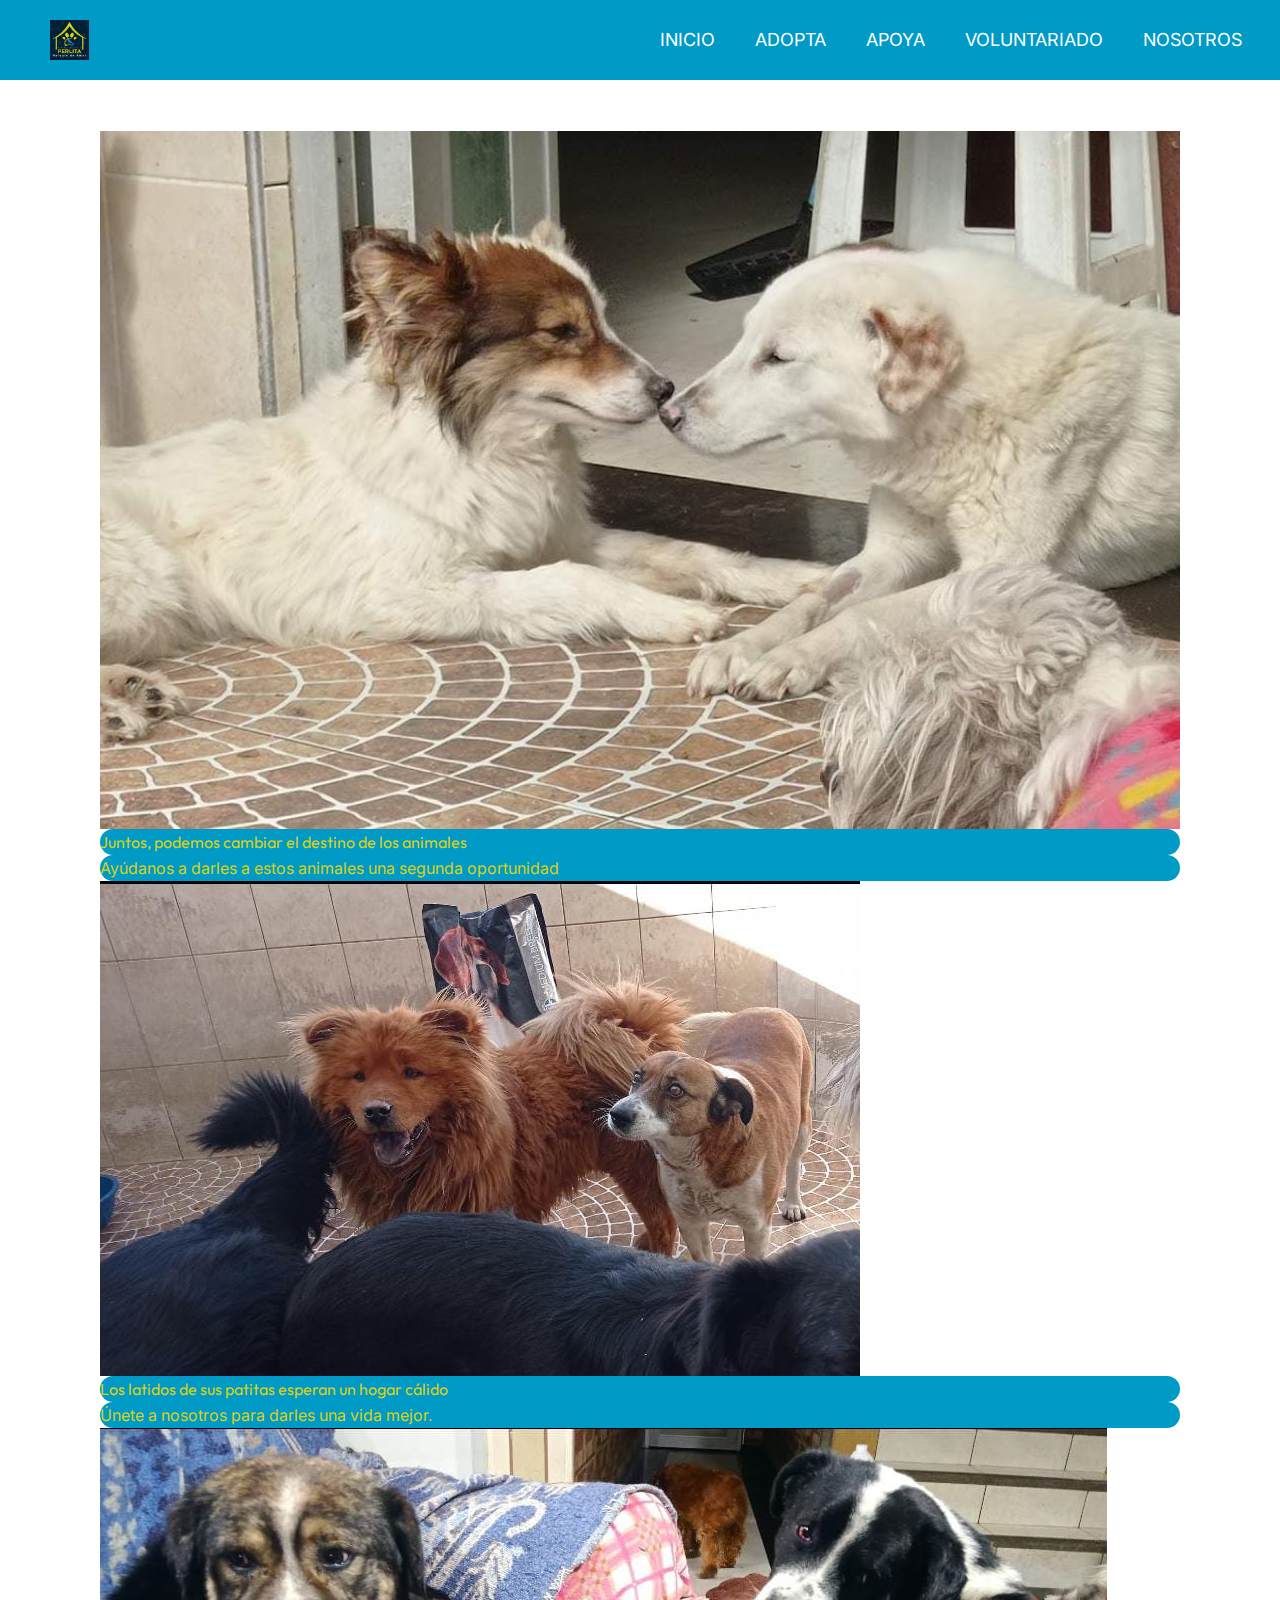
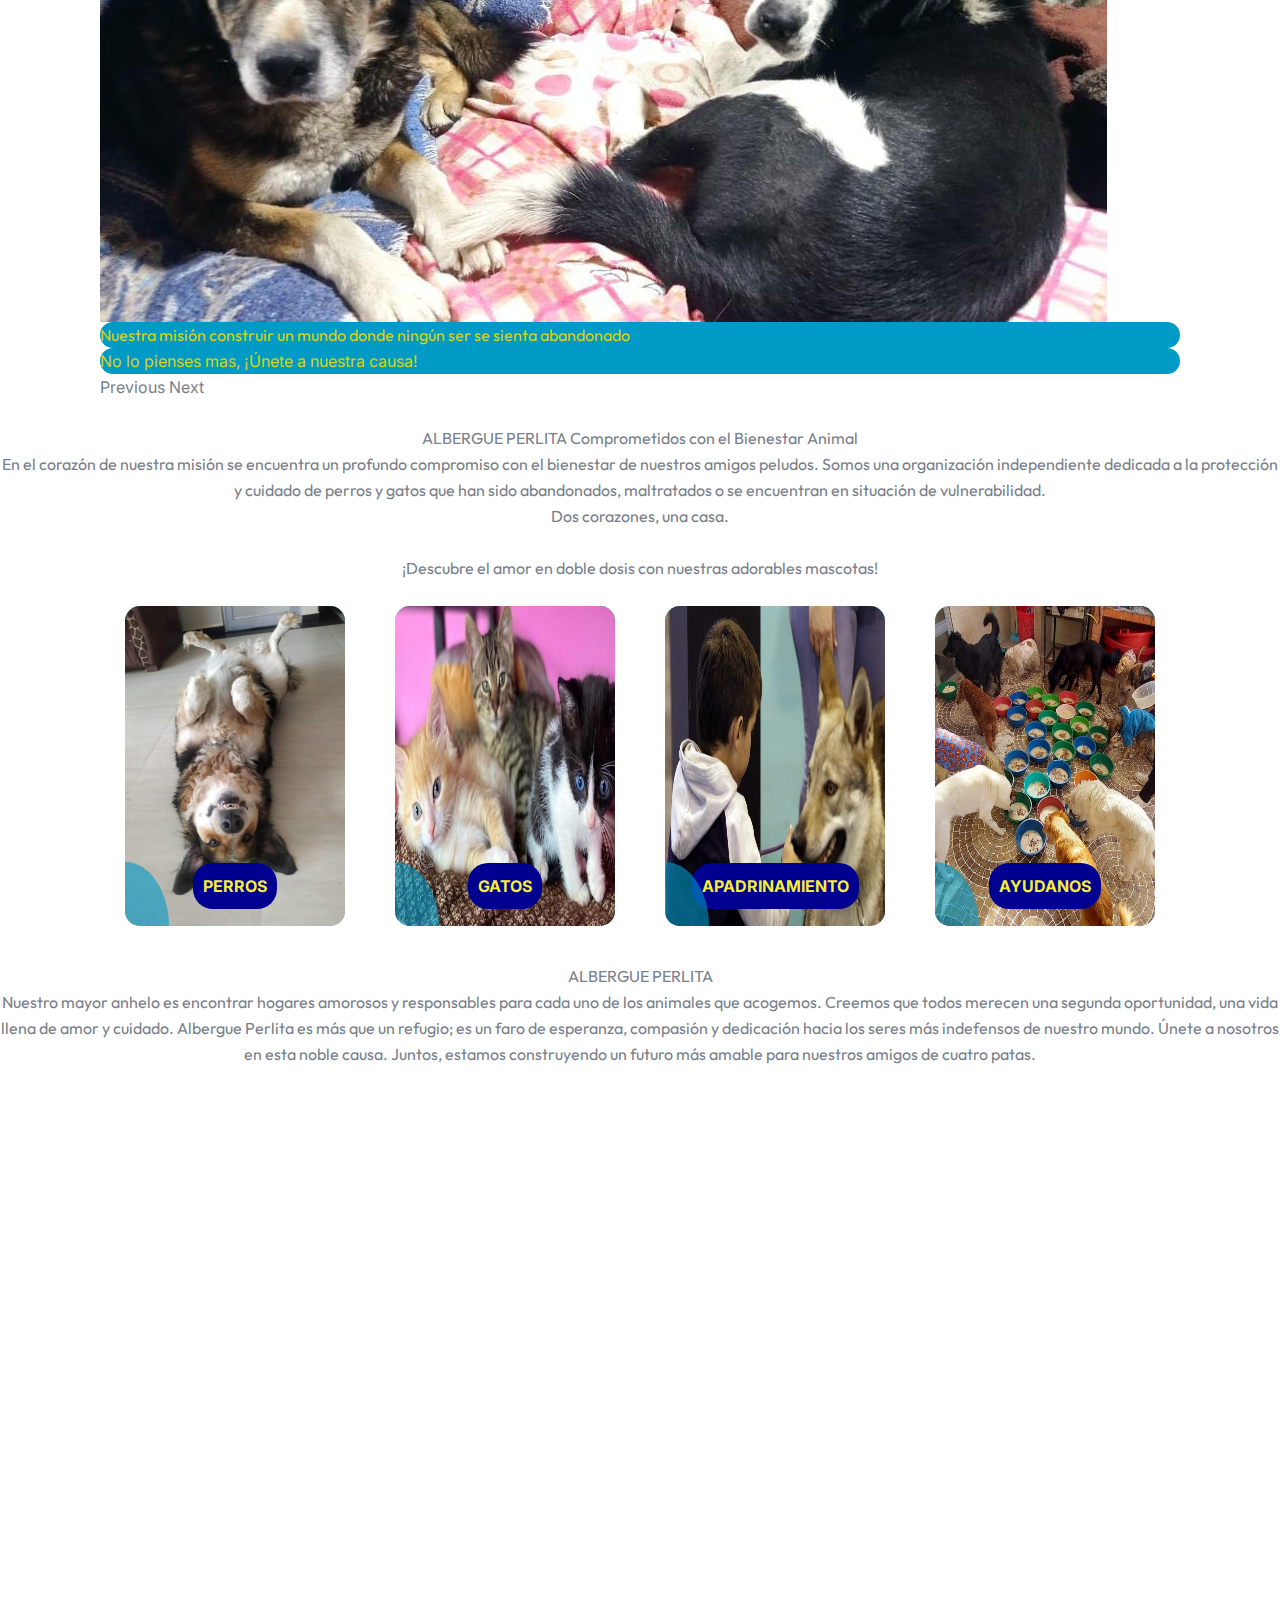
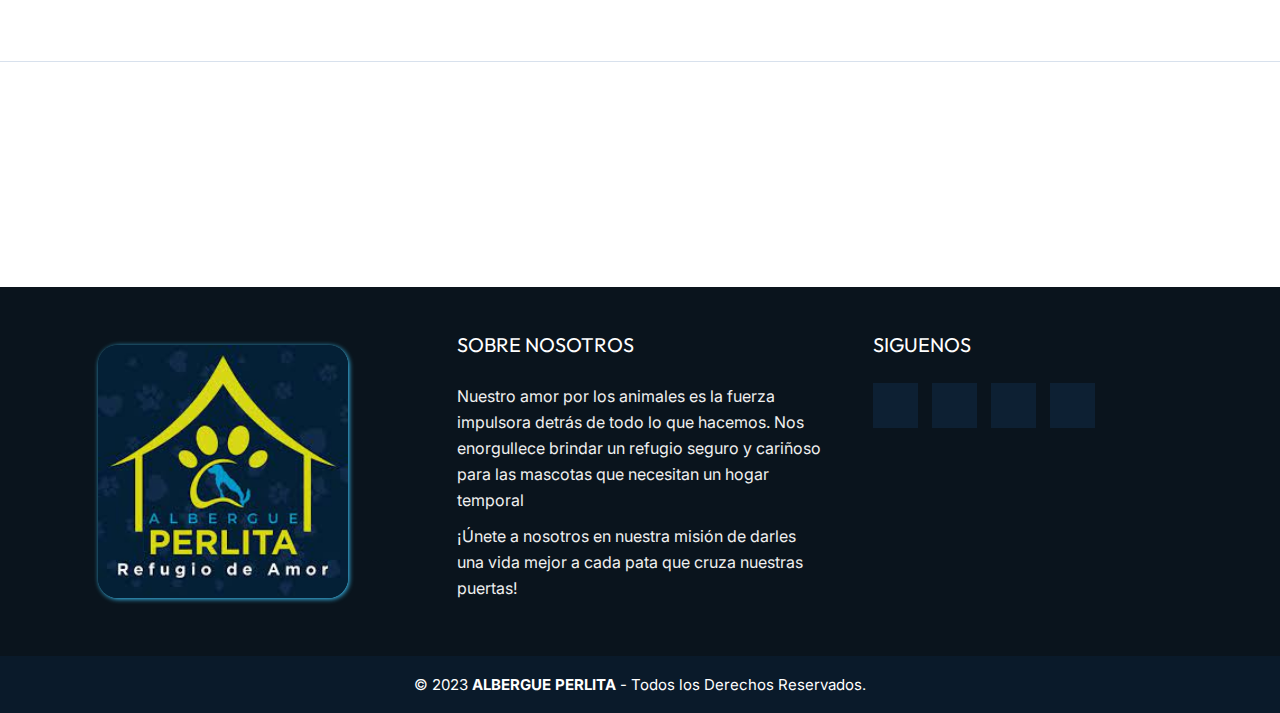
==== index.html @ b5f75c32 "INDEX,ADOPTA" ====
<!DOCTYPE html>
<html lang="en">
<head>
    <meta charset="UTF-8">
    <meta name="viewport" content="width=
    , initial-scale=1.0">
    <title>ALBERGUE PERLITA</title>
    <link rel="stylesheet" type="text/css" href="style/style.css">
    <link rel="stylesheet" type="text/css" href="style/style2.css">
    <link href="https://cdnjs.cloudflare.com/ajax/libs/font-awesome/5.13.0/css/all.min.css" rel="stylesheet">
    <link href="https://cdn.jsdelivr.net/npm/bootstrap@5.3.2/dist/css/bootstrap.min.css" rel="stylesheet" integrity="sha384-T3c6CoIi6uLrA9TneNEoa7RxnatzjcDSCmG1MXxSR1GAsXEV/Dwwykc2MPK8M2HN" crossorigin="anonymous">
</head>
<body>
    <nav>
        <input type="checkbox" id="check">
        <label for="check" class="checkbtn">
            <i class="fas fa-bars"></i>
        </label>
        <a href="/index.html" class="enlace">
            <img src="img/logo.jpeg" alt="" class="logo">
        </a>
        <ul>
            <li><a href="index.html">INICIO</a></li>
            <li><a href="adopta.html">ADOPTA</a></li>
            <li><a href="apoya.html">APOYA</a></li>
            <li><a href="#">VOLUNTARIADO</a></li>
            <li><a href="#">NOSOTROS</a></li>
        </ul>
    </nav>

   
<main>




        <section class="section portadaPrincipal1">
            <div id="carouselExampleCaptions" class="carousel slide">
                <div class="carousel-indicators">
                  <button type="button" data-bs-target="#carouselExampleCaptions" data-bs-slide-to="0" class="active" aria-current="true" aria-label="Slide 1"></button>
                     <button type="button" data-bs-target="#carouselExampleCaptions" data-bs-slide-to="1" aria-label="Slide 2"></button>
                  <button type="button" data-bs-target="#carouselExampleCaptions" data-bs-slide-to="2" aria-label="Slide 3"></button>
                </div>
                <div class="carousel-inner">
                  <div class="carousel-item active">
                    <img src="img/carrusel1.jpeg" class="d-block w-100" alt="...">
                    <div class="carousel-caption d-none d-md-block">
                      <h3 class="txt">Juntos, podemos cambiar el destino de los animales</h3>
                      <p class="txt">Ayúdanos a darles a estos animales una segunda oportunidad</p>
                    </div>
                  </div>
                  <div class="carousel-item">
                    <img src="img/carrusel2.jpeg" class="d-block w-100" alt="...">
                    <div class="carousel-caption d-none d-md-block">
                      <h3 class="txt">Los latidos de sus patitas esperan un hogar cálido</h3>
                      <p class="txt">Únete a nosotros para darles una vida mejor.</p>
                    </div>
                  </div>
                  <div class="carousel-item">
                    <img src="img/carrusel3.jpeg" class="d-block w-100" alt="...">
                    <div class="carousel-caption d-none d-md-block">
                      <h3 class="txt">Nuestra misión construir un mundo donde ningún ser se sienta abandonado</h3>
                      <p class="txt"> No lo pienses mas, ¡Únete a nuestra causa!</p>
                    </div>
                  </div>
                </div>
                <button class="carousel-control-prev" type="button" data-bs-target="#carouselExampleCaptions" data-bs-slide="prev">
                  <span class="carousel-control-prev-icon" aria-hidden="true"></span>
                  <span class="visually-hidden">Previous</span>
                </button>
                <button class="carousel-control-next" type="button" data-bs-target="#carouselExampleCaptions" data-bs-slide="next">
                  <span class="carousel-control-next-icon" aria-hidden="true"></span>
                  <span class="visually-hidden">Next</span>
                </button>
              </div>
        </section>

<h2 class="texto">ALBERGUE PERLITA  Comprometidos con el Bienestar Animal</h2>
<h5 class="texto">En el corazón de nuestra misión se encuentra un profundo compromiso con el bienestar de nuestros amigos peludos. Somos una organización independiente dedicada a la protección y cuidado de perros y gatos que han sido abandonados, maltratados o se encuentran en situación de vulnerabilidad.</h5>


        <H2 class="texto">Dos corazones, una casa. 
            <BR></BR>¡Descubre el amor en doble dosis con nuestras adorables mascotas!</H2>

        <section class="section">
            <div class="card card1" ><img src="img/PERROS.jpeg" alt=""> <p>PERROS</p></div>
            <div class="card card2"> <img src="img/GATOSS.jpg" alt=""><p>GATOS</p></div>
            <div class="card card3"><img src="" alt=""><img src="img/apadrinamiento.jpg" alt=""><p>APADRINAMIENTO</p></div>
            <div class="card card4"><img src="img/AYUDANOS.jpeg" alt=""><p>AYUDANOS</p></div>
        </section>

</main>
    <script src="https://cdn.jsdelivr.net/npm/bootstrap@5.3.2/dist/js/bootstrap.bundle.min.js" integrity="sha384-C6RzsynM9kWDrMNeT87bh95OGNyZPhcTNXj1NW7RuBCsyN/o0jlpcV8Qyq46cDfL" crossorigin="anonymous"></script>
    <h3 class="texto">ALBERGUE PERLITA</h3>
    <h5 class="texto">Nuestro mayor anhelo es encontrar hogares amorosos y responsables para cada uno de los animales que acogemos. Creemos que todos merecen una segunda oportunidad, una vida llena de amor y cuidado. Albergue Perlita es más que un refugio; es un faro de esperanza, compasión y dedicación hacia los seres más indefensos de nuestro mundo.
        Únete a nosotros en esta noble causa. Juntos, estamos construyendo un futuro más amable para nuestros amigos de cuatro patas.</h5>




<!--SECCION DE NUESTROS AMIGOS-->
        <section class="pj vp mr">
          <!-- Section Title Start -->
          <div
            x-data="{ sectionTitle: `Colaboradores que Hacen la Diferencia`, sectionTitleText: `Agradecemos a estas empresas por su valioso apoyo con donaciones que llenan de amor los corazones de nuestros amigos peluditos`}"
          >
            <div class="animate_top bb ze rj ki xn vq">
      <h2
              x-text="sectionTitle"
              class="fk vj pr kk wm on/5 gq/2 bb _b"
      >
      </h2>
      <p class="bb on/5 wo/5 hq" x-text="sectionTitleText"></p>
  </div>
  

          </div>
          <!-- Section Title End -->
  
          <div class="bb ze ah ch pm hj xp ki xn 2xl:ud-px-49 bc">
            <div class="wc rf qn zf cp kq xf wf">
              <a href="#" class="rc animate_top">
                <img class="th wl ml il zl om" src="img/A-1.jpeg" alt="Clients" />
                <img class="xc sk ml il zl nm" src="img/A-1.jpeg" alt="Clients" />
              </a>
              <a href="#" class="rc animate_top">
                <img class="tk ml il zl om" src="img/A-2.jpeg" alt="Clients" />
                <img class="xc sk ml il zl nm" src="img/A-2.jpeg" alt="Clients" />
              </a>
              <a href="#" class="rc animate_top">
                <img class="tk ml il zl om" src="img/A-3.png" alt="Clients" />
                <img class="xc sk ml il zl nm" src="img/A-3.png" alt="Clients" />
              </a>
              <a href="#" class="rc animate_top">
                <img class="tk ml il zl om" src="img/A-4.jpg" alt="Clients" />
                <img class="xc sk ml il zl nm" src="img/A-4.jpg" alt="Clients" />
              </a>
              <a href="#" class="rc animate_top">
                <img class="tk ml il zl om" src="img/A-5.jpeg" alt="Clients" />
                <img class="xc sk ml il zl nm" src="img/A-5.jpeg" alt="Clients" />
              </a>
              <a href="#" class="rc animate_top">
                <img class="tk ml il zl om" src="img/A-6.png" alt="Clients" />
                <img class="xc sk ml il zl nm" src="img/A-6.png" alt="Clients" />
              </a>
            </div>
          </div>
        </section>
<!----------------------------------->
<script defer src="bundle.js"></script>
      </body>


<footer class="pie-pagina">
    <div class="grupo-1">
        <div class="box">
            <figure>
                <a href="https://www.facebook.com/profile.php?id=100083359866468">
                    <img src="img/logo.jpeg" alt="LOGO ALBERGUE PERLITA" class="logo-footer">
                </a>
            </figure>
        </div>
        <div class="box">
            <h2>SOBRE NOSOTROS</h2>
            <p>Nuestro amor por los animales es la fuerza impulsora detrás de todo lo que hacemos. Nos enorgullece brindar un refugio seguro y cariñoso para las mascotas que necesitan un hogar temporal</p>
            <p>¡Únete a nosotros en nuestra misión de darles una vida mejor a cada pata que cruza nuestras puertas!</p>
        </div>
        <div class="box">
            <h2>SIGUENOS</h2>
            <div class="red-social">
                <a href="#" class="fa fa-facebook facebook"></a>
                <a href="#" class="fa fa-instagram instagram"></a>
                <a href="#" class="fa fa-twitter twiter"></a>
                <a href="#" class="fa fa-youtube tiktok"></a>
            </div>
        </div>
    </div>
    <div class="grupo-2">
        <small>&copy; 2023 <b>ALBERGUE PERLITA</b> - Todos los Derechos Reservados.</small>
    </div>

</footer>

</html>
---- style/style.css ----
/*********NORMALIZE *********/
*{
    padding: 0;
    margin: 0;
    text-decoration: none;
    list-style: none;
    box-sizing: border-box;
}

main {
    background-image: url(img/textura5.jpg); 
    background-repeat: repeat; 
    background-position: center;
    }


/************** MENU ******************/
nav{
    background: #009ac6;
    height: 80px;
    width: 100%;
    position: relative;
    z-index:1000;
}
.enlace{
    position: absolute;
    padding: 20px 50px;
}
.logo{
    height: 40px;
}
nav ul{
    float: right;
    margin-right: 20px;
}
nav ul li{
    display: inline-block;
    line-height: 80px;
    margin: 0 5px;
}
nav ul li a:hover{
color: #d7d118;

}
nav ul li a{
    color: #fff;
    font-size: 18px;
    padding: 7px 13px;
    border-radius: 3px;
    text-transform: uppercase;
    text-decoration: none;
}
li a.active, li a:hover{
    background: #000090;
    transition: 2s;
}
.checkbtn{
    font-size: 30px;
    color: #d7d118;
    float: right;
    line-height: 80px;
    margin-right: 40px;
    cursor: pointer;
    display: none;
}
#check{
    display: none;
}
section{
    background: url(fondo.jpg) no-repeat;
    background-size: cover;
    background-position: center center;
    height: calc(100vh - 80px);
}

@media (max-width: 952px){
    .enlace{
        padding-left: 20px;
    }
    nav ul li a{
        font-size: 16px;
    }
}

@media (max-width: 858px){
    .checkbtn{
        display: block;
    }
    ul{
        position: fixed;
        width: 100%;
        height: 100vh;
        background: #2c3e50;
        top: 80px;
        left: -100%;
        text-align: center;
        transition: all .5s;
    }
    nav ul li{
        display: block;
        margin: 50px 0;
        line-height: 30px;
    }
    nav ul li a{
        font-size: 20px;
    }
    li a:hover, li a.active{
        background: none;
        color: red;
    }
    #check:checked ~ ul{
        left:0;
    }
}

/****************** PORTADA  ****************************/ 
.txt {
    color:  #d7d118 !important;
    background-color:#009ac6;
    border-radius: 15px;
}

/****************** BODY **********************/

.portadaPrincipal1 {
    width:100%; 
    height:auto !important; 
    border: 1px solid #ccc; 
    overflow: hidden; 
    border: 0px;
    padding: 0px;
    margin: 0px;
}

*/
main {
    display: grid;
    grid-template-columns: 1fr; 
    grid-template-rows: repeat(0, 1fr); 
    gap: 20px; 
    max-width: 100%;
    background-color: #fff;
    padding: 20px;
    border: 1px solid #ccc;
    border-radius: 5px;
    width: 100%;
}

.section {
    height: 30%;
    display: flex;
    flex-direction: column; 
    padding: 10px;
}


.section + .section {
    margin-top: 20px;
}

h2 {
    font-size: 24px;
    margin: 0;
}

p {
    font-size: 16px;
    margin: 0;
    margin-top: 10px;
}

.section {
    height: 382px;
    display: flex;
    padding: 25px;

    border-radius: 40px;
    flex-direction: row;
    flex-wrap: wrap;
    justify-content: center;
    gap: 50px;
}



/*********************** CARDS *******************************************/

.texto {
    text-align: center;
}
.card1 IMG,.card2 IMG,.card3 IMG,.card4 IMG {
    width: 100%;
    height: 100%;
    position: absolute;
    border-radius: 15px; 
}

.card p {
    color: #F5EE36;
    position: relative;
    top:120px;
    font-weight: 10 00;
    background-color: #000090;
    border-radius: 20px;
    padding: 10px;
}
.card {
    position: relative;
    width: 220px;
    height: 320px;
    background: mediumturquoise;
    display: flex;
    align-items: center;
    justify-content: center;
    font-size: 25px;
    font-weight: bold;
    border-radius: 15px;
    cursor: pointer;
  }
  
  .card::before,
  .card::after {
    position: absolute;
    content: "";
    width: 20%;
    height: 20%;
    display: flex;
    align-items: center;
    justify-content: center;
    font-size: 25px;
    font-weight: bold;
    background-color: #009ac6;
    transition: all 0.5s;
    opacity: 0.6;
  }
  
  .card::before {
    top: 0;
    right: 0;
    border-radius: 0 15px 0 100%;
  }
  
  .card::after {
    bottom: 0;
    left: 0;
    border-radius: 0 100%  0 15px;
  }
  
  .card:hover::before,
  .card:hover:after {
    width: 100%;
    height: 100%;
    border-radius: 15px;
    transition: all 0.5s;
  }
  
  .card:hover:after {
    background-image: url(img/logo.jpeg);
    height: 70%;
    content: "";
    opacity: 1;
    transition: 1s;
    color: white;
  }



/****************** FOOTER *********************/

.logo-footer {
    border-radius: 20px;
    box-shadow: 1px 1px 5px #40c9ff;
}
.logo-footer:hover{
    opacity: 0.6;
    transition: 1s;
    transform: scale(0.9);
}

.pie-pagina{
    width: 100%;
    background-color: #0a141d;
}
.pie-pagina .grupo-1{
    width: 100%;
    max-width: 1200px;
    margin: auto;
    display:grid;
    grid-template-columns: repeat(3, 1fr);
    grid-gap:50px;
    padding: 45px 0px;
}
.pie-pagina .grupo-1 .box figure{
    width: 100%;
    height: 100%;
    display: flex;
    justify-content: center;
    align-items: center;
}
.pie-pagina .grupo-1 .box figure img{
    width: 250px;
}
.pie-pagina .grupo-1 .box h2{
    color: #fff;
    margin-bottom: 25px;
    font-size: 20px;
}
.pie-pagina .grupo-1 .box p{
    color: #efefef;
    margin-bottom: 10px;
}
.pie-pagina .grupo-1 .red-social a{
    display: inline-block;
    text-decoration: none;
    width: 45px;
    height: 45px;
    line-height: 45px;
    color: #fff;
    margin-right: 10px;
    background-color: #0d2033;
    text-align: center;
    transition: all 300ms ease;
}
.pie-pagina .grupo-1 .red-social a:hover{
    color: aqua;
}
.pie-pagina .grupo-2{
    background-color: #0a1a2a;
    padding: 15px 10px;
    text-align: center;
    color: #fff;
}
.pie-pagina .grupo-2 small{
    font-size: 15px;
}
@media screen and (max-width:800px){
    .pie-pagina .grupo-1{
        width: 90%;
        grid-template-columns: repeat(1, 1fr);
        grid-gap:30px;
        padding: 35px 0px;
    }
}

/************ iconos redes ****************************/
.facebook { 
   background: url(img/facebook.jpg);
   background-size: cover;
}
.instagram { 
    background: url(img/instagram.jpg);
    background-size: cover;
 }
 .twiter { 
    background: url(img/twiter.jpg);
    background-size: cover;
 }
 .tiktok { 
    background: url(img/tik\ tok.jpg);
    background-size: cover;
 }


/************** FORMULARIO ADOPTA *******************/
/*
.form-container {
    width: 400px;
    background: linear-gradient(#212121, #212121) padding-box,linear-gradient(145deg, transparent 35%,#1cf7ff, #40c9ff) border-box;
    border: 2px solid transparent;
    padding: 32px 24px;
    font-size: 14px;
    font-family: inherit;
    color: white;
    display: flex;
    flex-direction: column;
    gap: 20px;
    box-sizing: border-box;
    border-radius: 16px;
  }
  
  .form-container button:active {
    scale: 0.95;
  }
  
  .form-container .form {
    display: flex;
    flex-direction: column;
    gap: 20px;
  }
  
  .form-container .form-group {
    display: flex;
    flex-direction: column;
    gap: 2px;
  }
  
  .form-container .form-group label {
    display: block;
    margin-bottom: 5px;
    color: #717171;
    font-weight: 600;
    font-size: 12px;
  }
  
  .form-container .form-group input {
    width: 100%;
    padding: 12px 16px;
    border-radius: 8px;
    color: #fff;
    font-family: inherit;
    background-color: transparent;
    border: 1px solid #414141;
  }
  
  .form-container .form-group textarea {
    width: 100%;
    padding: 12px 16px;
    border-radius: 8px;
    resize: none;
    color: #fff;
    height: 96px;
    border: 1px solid #414141;
    background-color: transparent;
    font-family: inherit;
  }
  
  .form-container .form-group input::placeholder {
    opacity: 0.5;
  }
  
  .form-container .form-group input:focus {
    outline: none;
    border-color: #1cf7ff;
  }
  
  .form-container .form-group textarea:focus {
    outline: none;
    border-color: #1cf7ff;
  }
  
  .form-container .form-submit-btn {
    display: flex;
    align-items: flex-start;
    justify-content: center;
    align-self: flex-start;
    font-family: inherit;
    color: #717171;
    font-weight: 600;
    width: 40%;
    background: #313131;
    border: 1px solid #414141;
    padding: 12px 16px;
    font-size: inherit;
    gap: 8px;
    margin-top: 8px;
    cursor: pointer;
    border-radius: 6px;
  }
  
  .form-container .form-submit-btn:hover {
    background-color: #fff;
    border-color: #fff;
  }
  
  .form-container {
    width: 100%;
    height: 100%;
    position: center;
  }

*/

  /********** GRID ********************/

  /*
.div1 img,.div2 img,.div3 img{
  width: 100%;
  height: 100%;
  position: relative;
  border-radius: 15px;
}

.titluloAdopta {
     text-align: center;
     padding: 20px;
}
  .grid {
    display: grid;
    grid-template-columns: repeat(3, 1fr);
    grid-template-rows: repeat(2, 1fr);
    grid-column-gap: 0px;
    grid-row-gap: 0px;
    }
    
    .div1 { grid-area: 1 / 1 / 2 / 2; }
    .div2 { grid-area: 1 / 2 / 2 / 3; }
    .div3 { grid-area: 1 / 3 / 2 / 4; }
    .div4 { grid-area: 2 / 1 / 3 / 4; 
    display: flex;
    align-content: space-around;
    flex-wrap: wrap;
    flex-direction: column;
    justify-content: center;
    align-items: center;
}
    */

    .adopta {
        border-radius: 20px !important;
      }
---- style/style2.css ----
@import url(https://fonts.googleapis.com/css2?family=Inter:wght@400;500;600;700&family=Outfit:wght@300;400;500;600;700&display=swap);
/*!********************************************************************************************************************************!*\
  !*** css ./node_modules/css-loader/dist/cjs.js!./node_modules/postcss-loader/dist/cjs.js!./node_modules/swiper/swiper.min.css ***!
  \********************************************************************************************************************************/
/**
 * Swiper 8.4.2
 * Most modern mobile touch slider and framework with hardware accelerated transitions
 * https://swiperjs.com
 *
 * Copyright 2014-2022 Vladimir Kharlampidi
 *
 * Released under the MIT License
 *
 * Released on: September 15, 2022
 */

@font-face{font-family:swiper-icons;src:url("data:application/font-woff;charset=utf-8;base64, [base64]//wADZ2x5ZgAAAywAAADMAAAD2MHtryVoZWFkAAABbAAAADAAAAA2E2+eoWhoZWEAAAGcAAAAHwAAACQC9gDzaG10eAAAAigAAAAZAAAArgJkABFsb2NhAAAC0AAAAFoAAABaFQAUGG1heHAAAAG8AAAAHwAAACAAcABAbmFtZQAAA/gAAAE5AAACXvFdBwlwb3N0AAAFNAAAAGIAAACE5s74hXjaY2BkYGAAYpf5Hu/j+W2+MnAzMYDAzaX6QjD6/4//Bxj5GA8AuRwMYGkAPywL13jaY2BkYGA88P8Agx4j+/8fQDYfA1AEBWgDAIB2BOoAeNpjYGRgYNBh4GdgYgABEMnIABJzYNADCQAACWgAsQB42mNgYfzCOIGBlYGB0YcxjYGBwR1Kf2WQZGhhYGBiYGVmgAFGBiQQkOaawtDAoMBQxXjg/wEGPcYDDA4wNUA2CCgwsAAAO4EL6gAAeNpj2M0gyAACqxgGNWBkZ2D4/wMA+xkDdgAAAHjaY2BgYGaAYBkGRgYQiAHyGMF8FgYHIM3DwMHABGQrMOgyWDLEM1T9/w8UBfEMgLzE////P/5//f/V/xv+r4eaAAeMbAxwIUYmIMHEgKYAYjUcsDAwsLKxc3BycfPw8jEQA/[base64]/uznmfPFBNODM2K7MTQ45YEAZqGP81AmGGcF3iPqOop0r1SPTaTbVkfUe4HXj97wYE+yNwWYxwWu4v1ugWHgo3S1XdZEVqWM7ET0cfnLGxWfkgR42o2PvWrDMBSFj/IHLaF0zKjRgdiVMwScNRAoWUoH78Y2icB/yIY09An6AH2Bdu/UB+yxopYshQiEvnvu0dURgDt8QeC8PDw7Fpji3fEA4z/PEJ6YOB5hKh4dj3EvXhxPqH/SKUY3rJ7srZ4FZnh1PMAtPhwP6fl2PMJMPDgeQ4rY8YT6Gzao0eAEA409DuggmTnFnOcSCiEiLMgxCiTI6Cq5DZUd3Qmp10vO0LaLTd2cjN4fOumlc7lUYbSQcZFkutRG7g6JKZKy0RmdLY680CDnEJ+UMkpFFe1RN7nxdVpXrC4aTtnaurOnYercZg2YVmLN/d/gczfEimrE/fs/bOuq29Zmn8tloORaXgZgGa78yO9/cnXm2BpaGvq25Dv9S4E9+5SIc9PqupJKhYFSSl47+Qcr1mYNAAAAeNptw0cKwkAAAMDZJA8Q7OUJvkLsPfZ6zFVERPy8qHh2YER+3i/BP83vIBLLySsoKimrqKqpa2hp6+jq6RsYGhmbmJqZSy0sraxtbO3sHRydnEMU4uR6yx7JJXveP7WrDycAAAAAAAH//wACeNpjYGRgYOABYhkgZgJCZgZNBkYGLQZtIJsFLMYAAAw3ALgAeNolizEKgDAQBCchRbC2sFER0YD6qVQiBCv/H9ezGI6Z5XBAw8CBK/m5iQQVauVbXLnOrMZv2oLdKFa8Pjuru2hJzGabmOSLzNMzvutpB3N42mNgZGBg4GKQYzBhYMxJLMlj4GBgAYow/P/PAJJhLM6sSoWKfWCAAwDAjgbRAAB42mNgYGBkAIIbCZo5IPrmUn0hGA0AO8EFTQAA");font-weight:400;font-style:normal}:root{--swiper-theme-color:#007aff}.swiper{margin-left:auto;margin-right:auto;position:relative;overflow:hidden;list-style:none;padding:0;z-index:1}.swiper-vertical>.swiper-wrapper{flex-direction:column}.swiper-wrapper{position:relative;width:100%;height:100%;z-index:1;display:flex;transition-property:transform;box-sizing:content-box}.swiper-android .swiper-slide,.swiper-wrapper{transform:translate3d(0px,0,0)}.swiper-pointer-events{touch-action:pan-y}.swiper-pointer-events.swiper-vertical{touch-action:pan-x}.swiper-slide{flex-shrink:0;width:100%;height:100%;position:relative;transition-property:transform}.swiper-slide-invisible-blank{visibility:hidden}.swiper-autoheight,.swiper-autoheight .swiper-slide{height:auto}.swiper-autoheight .swiper-wrapper{align-items:flex-start;transition-property:transform,height}.swiper-backface-hidden .swiper-slide{transform:translateZ(0);-webkit-backface-visibility:hidden;backface-visibility:hidden}.swiper-3d,.swiper-3d.swiper-css-mode .swiper-wrapper{perspective:1200px}.swiper-3d .swiper-cube-shadow,.swiper-3d .swiper-slide,.swiper-3d .swiper-slide-shadow,.swiper-3d .swiper-slide-shadow-bottom,.swiper-3d .swiper-slide-shadow-left,.swiper-3d .swiper-slide-shadow-right,.swiper-3d .swiper-slide-shadow-top,.swiper-3d .swiper-wrapper{transform-style:preserve-3d}.swiper-3d .swiper-slide-shadow,.swiper-3d .swiper-slide-shadow-bottom,.swiper-3d .swiper-slide-shadow-left,.swiper-3d .swiper-slide-shadow-right,.swiper-3d .swiper-slide-shadow-top{position:absolute;left:0;top:0;width:100%;height:100%;pointer-events:none;z-index:10}.swiper-3d .swiper-slide-shadow{background:rgba(0,0,0,.15)}.swiper-3d .swiper-slide-shadow-left{background-image:linear-gradient(to left,rgba(0,0,0,.5),rgba(0,0,0,0))}.swiper-3d .swiper-slide-shadow-right{background-image:linear-gradient(to right,rgba(0,0,0,.5),rgba(0,0,0,0))}.swiper-3d .swiper-slide-shadow-top{background-image:linear-gradient(to top,rgba(0,0,0,.5),rgba(0,0,0,0))}.swiper-3d .swiper-slide-shadow-bottom{background-image:linear-gradient(to bottom,rgba(0,0,0,.5),rgba(0,0,0,0))}.swiper-css-mode>.swiper-wrapper{overflow:auto;scrollbar-width:none;-ms-overflow-style:none}.swiper-css-mode>.swiper-wrapper::-webkit-scrollbar{display:none}.swiper-css-mode>.swiper-wrapper>.swiper-slide{scroll-snap-align:start start}.swiper-horizontal.swiper-css-mode>.swiper-wrapper{-ms-scroll-snap-type:x mandatory;scroll-snap-type:x mandatory}.swiper-vertical.swiper-css-mode>.swiper-wrapper{-ms-scroll-snap-type:y mandatory;scroll-snap-type:y mandatory}.swiper-centered>.swiper-wrapper::before{content:'';flex-shrink:0;order:9999}.swiper-centered.swiper-horizontal>.swiper-wrapper>.swiper-slide:first-child{-webkit-margin-start:var(--swiper-centered-offset-before);margin-inline-start:var(--swiper-centered-offset-before)}.swiper-centered.swiper-horizontal>.swiper-wrapper::before{height:100%;min-height:1px;width:var(--swiper-centered-offset-after)}.swiper-centered.swiper-vertical>.swiper-wrapper>.swiper-slide:first-child{-webkit-margin-before:var(--swiper-centered-offset-before);margin-block-start:var(--swiper-centered-offset-before)}.swiper-centered.swiper-vertical>.swiper-wrapper::before{width:100%;min-width:1px;height:var(--swiper-centered-offset-after)}.swiper-centered>.swiper-wrapper>.swiper-slide{scroll-snap-align:center center}
/*!*******************************************************************************************************************************************************!*\
  !*** css ./node_modules/css-loader/dist/cjs.js!./node_modules/postcss-loader/dist/cjs.js!./node_modules/swiper/modules/pagination/pagination.min.css ***!
  \*******************************************************************************************************************************************************/
.swiper-pagination{position:absolute;text-align:center;transition:.3s opacity;transform:translate3d(0,0,0);z-index:10}.swiper-pagination.swiper-pagination-hidden{opacity:0}.swiper-pagination-disabled>.swiper-pagination,.swiper-pagination.swiper-pagination-disabled{display:none!important}.swiper-horizontal>.swiper-pagination-bullets,.swiper-pagination-bullets.swiper-pagination-horizontal,.swiper-pagination-custom,.swiper-pagination-fraction{bottom:10px;left:0;width:100%}.swiper-pagination-bullets-dynamic{overflow:hidden;font-size:0}.swiper-pagination-bullets-dynamic .swiper-pagination-bullet{transform:scale(.33);position:relative}.swiper-pagination-bullets-dynamic .swiper-pagination-bullet-active{transform:scale(1)}.swiper-pagination-bullets-dynamic .swiper-pagination-bullet-active-main{transform:scale(1)}.swiper-pagination-bullets-dynamic .swiper-pagination-bullet-active-prev{transform:scale(.66)}.swiper-pagination-bullets-dynamic .swiper-pagination-bullet-active-prev-prev{transform:scale(.33)}.swiper-pagination-bullets-dynamic .swiper-pagination-bullet-active-next{transform:scale(.66)}.swiper-pagination-bullets-dynamic .swiper-pagination-bullet-active-next-next{transform:scale(.33)}.swiper-pagination-bullet{width:var(--swiper-pagination-bullet-width,var(--swiper-pagination-bullet-size,8px));height:var(--swiper-pagination-bullet-height,var(--swiper-pagination-bullet-size,8px));display:inline-block;border-radius:50%;background:var(--swiper-pagination-bullet-inactive-color,#000);opacity:var(--swiper-pagination-bullet-inactive-opacity, .2)}button.swiper-pagination-bullet{border:none;margin:0;padding:0;box-shadow:none;-webkit-appearance:none;-moz-appearance:none;appearance:none}.swiper-pagination-clickable .swiper-pagination-bullet{cursor:pointer}.swiper-pagination-bullet:only-child{display:none!important}.swiper-pagination-bullet-active{opacity:var(--swiper-pagination-bullet-opacity, 1);background:var(--swiper-pagination-color,var(--swiper-theme-color))}.swiper-pagination-vertical.swiper-pagination-bullets,.swiper-vertical>.swiper-pagination-bullets{right:10px;top:50%;transform:translate3d(0px,-50%,0)}.swiper-pagination-vertical.swiper-pagination-bullets .swiper-pagination-bullet,.swiper-vertical>.swiper-pagination-bullets .swiper-pagination-bullet{margin:var(--swiper-pagination-bullet-vertical-gap,6px) 0;display:block}.swiper-pagination-vertical.swiper-pagination-bullets.swiper-pagination-bullets-dynamic,.swiper-vertical>.swiper-pagination-bullets.swiper-pagination-bullets-dynamic{top:50%;transform:translateY(-50%);width:8px}.swiper-pagination-vertical.swiper-pagination-bullets.swiper-pagination-bullets-dynamic .swiper-pagination-bullet,.swiper-vertical>.swiper-pagination-bullets.swiper-pagination-bullets-dynamic .swiper-pagination-bullet{display:inline-block;transition:.2s transform,.2s top}.swiper-horizontal>.swiper-pagination-bullets .swiper-pagination-bullet,.swiper-pagination-horizontal.swiper-pagination-bullets .swiper-pagination-bullet{margin:0 var(--swiper-pagination-bullet-horizontal-gap,4px)}.swiper-horizontal>.swiper-pagination-bullets.swiper-pagination-bullets-dynamic,.swiper-pagination-horizontal.swiper-pagination-bullets.swiper-pagination-bullets-dynamic{left:50%;transform:translateX(-50%);white-space:nowrap}.swiper-horizontal>.swiper-pagination-bullets.swiper-pagination-bullets-dynamic .swiper-pagination-bullet,.swiper-pagination-horizontal.swiper-pagination-bullets.swiper-pagination-bullets-dynamic .swiper-pagination-bullet{transition:.2s transform,.2s left}.swiper-horizontal.swiper-rtl>.swiper-pagination-bullets-dynamic .swiper-pagination-bullet{transition:.2s transform,.2s right}.swiper-pagination-progressbar{background:rgba(0,0,0,.25);position:absolute}.swiper-pagination-progressbar .swiper-pagination-progressbar-fill{background:var(--swiper-pagination-color,var(--swiper-theme-color));position:absolute;left:0;top:0;width:100%;height:100%;transform:scale(0);transform-origin:left top}.swiper-rtl .swiper-pagination-progressbar .swiper-pagination-progressbar-fill{transform-origin:right top}.swiper-horizontal>.swiper-pagination-progressbar,.swiper-pagination-progressbar.swiper-pagination-horizontal,.swiper-pagination-progressbar.swiper-pagination-vertical.swiper-pagination-progressbar-opposite,.swiper-vertical>.swiper-pagination-progressbar.swiper-pagination-progressbar-opposite{width:100%;height:4px;left:0;top:0}.swiper-horizontal>.swiper-pagination-progressbar.swiper-pagination-progressbar-opposite,.swiper-pagination-progressbar.swiper-pagination-horizontal.swiper-pagination-progressbar-opposite,.swiper-pagination-progressbar.swiper-pagination-vertical,.swiper-vertical>.swiper-pagination-progressbar{width:4px;height:100%;left:0;top:0}.swiper-pagination-lock{display:none}
/*!*******************************************************************************************************************!*\
  !*** css ./node_modules/css-loader/dist/cjs.js!./node_modules/postcss-loader/dist/cjs.js!./src/css/style.css (1) ***!
  \*******************************************************************************************************************/
/*
! tailwindcss v3.1.8 | MIT License | https://tailwindcss.com
*/

/*
1. Prevent padding and border from affecting element width. (https://github.com/mozdevs/cssremedy/issues/4)
2. Allow adding a border to an element by just adding a border-width. (https://github.com/tailwindcss/tailwindcss/pull/116)
*/

*,
::before,
::after {
  box-sizing: border-box; /* 1 */
  border-width: 0; /* 2 */
  border-style: solid; /* 2 */
  border-color: currentColor; /* 2 */
}

::before,
::after {
  --tw-content: '';
}

/*
1. Use a consistent sensible line-height in all browsers.
2. Prevent adjustments of font size after orientation changes in iOS.
3. Use a more readable tab size.
4. Use the user's configured `sans` font-family by default.
*/

html {
  line-height: 1.5; /* 1 */
  -webkit-text-size-adjust: 100%; /* 2 */
  -moz-tab-size: 4; /* 3 */
  -o-tab-size: 4;
     tab-size: 4; /* 3 */
  font-family: ui-sans-serif, system-ui, -apple-system, BlinkMacSystemFont, "Segoe UI", Roboto, "Helvetica Neue", Arial, "Noto Sans", sans-serif, "Apple Color Emoji", "Segoe UI Emoji", "Segoe UI Symbol", "Noto Color Emoji"; /* 4 */
}

/*
1. Remove the margin in all browsers.
2. Inherit line-height from `html` so users can set them as a class directly on the `html` element.
*/

body {
  margin: 0; /* 1 */
  line-height: inherit; /* 2 */
}

/*
1. Add the correct height in Firefox.
2. Correct the inheritance of border color in Firefox. (https://bugzilla.mozilla.org/show_bug.cgi?id=190655)
3. Ensure horizontal rules are visible by default.
*/

hr {
  height: 0; /* 1 */
  color: inherit; /* 2 */
  border-top-width: 1px; /* 3 */
}

/*
Add the correct text decoration in Chrome, Edge, and Safari.
*/

abbr:where([title]) {
  -webkit-text-decoration: underline dotted;
          text-decoration: underline dotted;
}

/*
Remove the default font size and weight for headings.
*/

h1,
h2,
h3,
h4,
h5,
h6 {
  font-size: inherit;
  font-weight: inherit;
}

/*
Reset links to optimize for opt-in styling instead of opt-out.
*/

a {
  color: inherit;
  text-decoration: inherit;
}

/*
Add the correct font weight in Edge and Safari.
*/

b,
strong {
  font-weight: bolder;
}

/*
1. Use the user's configured `mono` font family by default.
2. Correct the odd `em` font sizing in all browsers.
*/

code,
kbd,
samp,
pre {
  font-family: ui-monospace, SFMono-Regular, Menlo, Monaco, Consolas, "Liberation Mono", "Courier New", monospace; /* 1 */
  font-size: 1em; /* 2 */
}

/*
Add the correct font size in all browsers.
*/

small {
  font-size: 80%;
}

/*
Prevent `sub` and `sup` elements from affecting the line height in all browsers.
*/

sub,
sup {
  font-size: 75%;
  line-height: 0;
  position: relative;
  vertical-align: baseline;
}

sub {
  bottom: -0.25em;
}

sup {
  top: -0.5em;
}

/*
1. Remove text indentation from table contents in Chrome and Safari. (https://bugs.chromium.org/p/chromium/issues/detail?id=999088, https://bugs.webkit.org/show_bug.cgi?id=201297)
2. Correct table border color inheritance in all Chrome and Safari. (https://bugs.chromium.org/p/chromium/issues/detail?id=935729, https://bugs.webkit.org/show_bug.cgi?id=195016)
3. Remove gaps between table borders by default.
*/

table {
  text-indent: 0; /* 1 */
  border-color: inherit; /* 2 */
  border-collapse: collapse; /* 3 */
}

/*
1. Change the font styles in all browsers.
2. Remove the margin in Firefox and Safari.
3. Remove default padding in all browsers.
*/

button,
input,
optgroup,
select,
textarea {
  font-family: inherit; /* 1 */
  font-size: 100%; /* 1 */
  font-weight: inherit; /* 1 */
  line-height: inherit; /* 1 */
  color: inherit; /* 1 */
  margin: 0; /* 2 */
  padding: 0; /* 3 */
}

/*
Remove the inheritance of text transform in Edge and Firefox.
*/

button,
select {
  text-transform: none;
}

/*
1. Correct the inability to style clickable types in iOS and Safari.
2. Remove default button styles.
*/

button,
[type='button'],
[type='reset'],
[type='submit'] {
  -webkit-appearance: button; /* 1 */
  background-color: transparent; /* 2 */
  background-image: none; /* 2 */
}

/*
Use the modern Firefox focus style for all focusable elements.
*/

:-moz-focusring {
  outline: auto;
}

/*
Remove the additional `:invalid` styles in Firefox. (https://github.com/mozilla/gecko-dev/blob/2f9eacd9d3d995c937b4251a5557d95d494c9be1/layout/style/res/forms.css#L728-L737)
*/

:-moz-ui-invalid {
  box-shadow: none;
}

/*
Add the correct vertical alignment in Chrome and Firefox.
*/

progress {
  vertical-align: baseline;
}

/*
Correct the cursor style of increment and decrement buttons in Safari.
*/

::-webkit-inner-spin-button,
::-webkit-outer-spin-button {
  height: auto;
}

/*
1. Correct the odd appearance in Chrome and Safari.
2. Correct the outline style in Safari.
*/

[type='search'] {
  -webkit-appearance: textfield; /* 1 */
  outline-offset: -2px; /* 2 */
}

/*
Remove the inner padding in Chrome and Safari on macOS.
*/

::-webkit-search-decoration {
  -webkit-appearance: none;
}

/*
1. Correct the inability to style clickable types in iOS and Safari.
2. Change font properties to `inherit` in Safari.
*/

::-webkit-file-upload-button {
  -webkit-appearance: button; /* 1 */
  font: inherit; /* 2 */
}

/*
Add the correct display in Chrome and Safari.
*/

summary {
  display: list-item;
}

/*
Removes the default spacing and border for appropriate elements.
*/

blockquote,
dl,
dd,
h1,
h2,
h3,
h4,
h5,
h6,
hr,
figure,
p,
pre {
  margin: 0;
}

fieldset {
  margin: 0;
  padding: 0;
}

legend {
  padding: 0;
}

ol,
ul,
menu {
  list-style: none;
  margin: 0;
  padding: 0;
}

/*
Prevent resizing textareas horizontally by default.
*/

textarea {
  resize: vertical;
}

/*
1. Reset the default placeholder opacity in Firefox. (https://github.com/tailwindlabs/tailwindcss/issues/3300)
2. Set the default placeholder color to the user's configured gray 400 color.
*/

input::-moz-placeholder, textarea::-moz-placeholder {
  opacity: 1; /* 1 */
  color: #9ca3af; /* 2 */
}

input:-ms-input-placeholder, textarea:-ms-input-placeholder {
  opacity: 1; /* 1 */
  color: #9ca3af; /* 2 */
}

input::placeholder,
textarea::placeholder {
  opacity: 1; /* 1 */
  color: #9ca3af; /* 2 */
}

/*
Set the default cursor for buttons.
*/

button,
[role="button"] {
  cursor: pointer;
}

/*
Make sure disabled buttons don't get the pointer cursor.
*/

:disabled {
  cursor: default;
}

/*
1. Make replaced elements `display: block` by default. (https://github.com/mozdevs/cssremedy/issues/14)
2. Add `vertical-align: middle` to align replaced elements more sensibly by default. (https://github.com/jensimmons/cssremedy/issues/14#issuecomment-634934210)
   This can trigger a poorly considered lint error in some tools but is included by design.
*/

img,
svg,
video,
canvas,
audio,
iframe,
embed,
object {
  display: block; /* 1 */
  vertical-align: middle; /* 2 */
}

/*
Constrain images and videos to the parent width and preserve their intrinsic aspect ratio. (https://github.com/mozdevs/cssremedy/issues/14)
*/

img,
video {
  max-width: 100%;
  height: auto;
}

body{
  position: relative;
  z-index: 1;
  font-family: Inter, sans-serif;
  font-size: 16px;
  line-height: 26px;
  font-weight: 400;
  --tw-text-opacity: 1;
  color: rgb(121 128 138 / var(--tw-text-opacity));
}

h1,  h2,  h3,  h4,  h5,  h6{
  font-family: Outfit, sans-serif;
}

*, ::before, ::after{
  --tw-border-spacing-x: 0;
  --tw-border-spacing-y: 0;
  --tw-translate-x: 0;
  --tw-translate-y: 0;
  --tw-rotate: 0;
  --tw-skew-x: 0;
  --tw-skew-y: 0;
  --tw-scale-x: 1;
  --tw-scale-y: 1;
  --tw-pan-x:  ;
  --tw-pan-y:  ;
  --tw-pinch-zoom:  ;
  --tw-scroll-snap-strictness: proximity;
  --tw-ordinal:  ;
  --tw-slashed-zero:  ;
  --tw-numeric-figure:  ;
  --tw-numeric-spacing:  ;
  --tw-numeric-fraction:  ;
  --tw-ring-inset:  ;
  --tw-ring-offset-width: 0px;
  --tw-ring-offset-color: #fff;
  --tw-ring-color: rgb(59 130 246 / 0.5);
  --tw-ring-offset-shadow: 0 0 #0000;
  --tw-ring-shadow: 0 0 #0000;
  --tw-shadow: 0 0 #0000;
  --tw-shadow-colored: 0 0 #0000;
  --tw-blur:  ;
  --tw-brightness:  ;
  --tw-contrast:  ;
  --tw-grayscale:  ;
  --tw-hue-rotate:  ;
  --tw-invert:  ;
  --tw-saturate:  ;
  --tw-sepia:  ;
  --tw-drop-shadow:  ;
  --tw-backdrop-blur:  ;
  --tw-backdrop-brightness:  ;
  --tw-backdrop-contrast:  ;
  --tw-backdrop-grayscale:  ;
  --tw-backdrop-hue-rotate:  ;
  --tw-backdrop-invert:  ;
  --tw-backdrop-opacity:  ;
  --tw-backdrop-saturate:  ;
  --tw-backdrop-sepia:  ;
}

::backdrop{
  --tw-border-spacing-x: 0;
  --tw-border-spacing-y: 0;
  --tw-translate-x: 0;
  --tw-translate-y: 0;
  --tw-rotate: 0;
  --tw-skew-x: 0;
  --tw-skew-y: 0;
  --tw-scale-x: 1;
  --tw-scale-y: 1;
  --tw-pan-x:  ;
  --tw-pan-y:  ;
  --tw-pinch-zoom:  ;
  --tw-scroll-snap-strictness: proximity;
  --tw-ordinal:  ;
  --tw-slashed-zero:  ;
  --tw-numeric-figure:  ;
  --tw-numeric-spacing:  ;
  --tw-numeric-fraction:  ;
  --tw-ring-inset:  ;
  --tw-ring-offset-width: 0px;
  --tw-ring-offset-color: #fff;
  --tw-ring-color: rgb(59 130 246 / 0.5);
  --tw-ring-offset-shadow: 0 0 #0000;
  --tw-ring-shadow: 0 0 #0000;
  --tw-shadow: 0 0 #0000;
  --tw-shadow-colored: 0 0 #0000;
  --tw-blur:  ;
  --tw-brightness:  ;
  --tw-contrast:  ;
  --tw-grayscale:  ;
  --tw-hue-rotate:  ;
  --tw-invert:  ;
  --tw-saturate:  ;
  --tw-sepia:  ;
  --tw-drop-shadow:  ;
  --tw-backdrop-blur:  ;
  --tw-backdrop-brightness:  ;
  --tw-backdrop-contrast:  ;
  --tw-backdrop-grayscale:  ;
  --tw-backdrop-hue-rotate:  ;
  --tw-backdrop-invert:  ;
  --tw-backdrop-opacity:  ;
  --tw-backdrop-saturate:  ;
  --tw-backdrop-sepia:  ;
}
.a{
  left: -1.875rem;
  margin-top: 0.5rem;
  display: none;
  min-width: -moz-max-content;
  min-width: max-content;
  flex-direction: column;
  gap: 1rem;
  border-radius: 0.375rem;
  border-width: 1px;
  --tw-border-opacity: 1;
  border-color: rgb(216 225 237 / var(--tw-border-opacity));
  --tw-bg-opacity: 1;
  background-color: rgb(255 255 255 / var(--tw-bg-opacity));
  padding-left: 2rem;
  padding-right: 2rem;
  padding-top: 1.25rem;
  padding-bottom: 1.25rem;
  --tw-shadow: 0 10px 15px -3px rgb(0 0 0 / 0.1), 0 4px 6px -4px rgb(0 0 0 / 0.1);
  --tw-shadow-colored: 0 10px 15px -3px var(--tw-shadow-color), 0 4px 6px -4px var(--tw-shadow-color);
  box-shadow: var(--tw-ring-offset-shadow, 0 0 #0000), var(--tw-ring-shadow, 0 0 #0000), var(--tw-shadow);
  transition-duration: 300ms;
  transition-timing-function: cubic-bezier(0.4, 0, 1, 1);
}
.b .a{
  --tw-border-opacity: 1;
  border-color: rgb(60 69 86 / var(--tw-border-opacity));
  --tw-bg-opacity: 1;
  background-color: rgb(24 28 49 / var(--tw-bg-opacity));
}
@media (min-width: 1024px){

  .a{
    visibility: hidden;
    position: absolute;
    margin-top: 0px;
    display: flex;
    width: 250px;
    --tw-translate-y: 2.5rem;
    transform: translate(var(--tw-translate-x), var(--tw-translate-y)) rotate(var(--tw-rotate)) skewX(var(--tw-skew-x)) skewY(var(--tw-skew-y)) scaleX(var(--tw-scale-x)) scaleY(var(--tw-scale-y));
    opacity: 0;
  }

  .a::before{
    position: absolute;
    top: -0.375rem;
    left: 2.5rem;
    height: 0.75rem;
    width: 0.75rem;
    --tw-rotate: 45deg;
    transform: translate(var(--tw-translate-x), var(--tw-translate-y)) rotate(var(--tw-rotate)) skewX(var(--tw-skew-x)) skewY(var(--tw-skew-y)) scaleX(var(--tw-scale-x)) scaleY(var(--tw-scale-y));
    border-left-width: 1px;
    border-top-width: 1px;
    --tw-border-opacity: 1;
    border-color: rgb(216 225 237 / var(--tw-border-opacity));
    content: var(--tw-content);
    --tw-bg-opacity: 1;
    background-color: rgb(255 255 255 / var(--tw-bg-opacity));
  }

  .c:hover .a{
    visibility: visible;
    --tw-translate-y: 1.625rem;
    transform: translate(var(--tw-translate-x), var(--tw-translate-y)) rotate(var(--tw-rotate)) skewX(var(--tw-skew-x)) skewY(var(--tw-skew-y)) scaleX(var(--tw-scale-x)) scaleY(var(--tw-scale-y));
    opacity: 1;
  }

  .b .a::before{
    --tw-border-opacity: 1;
    border-color: rgb(60 69 86 / var(--tw-border-opacity));
    content: var(--tw-content);
    --tw-bg-opacity: 1;
    background-color: rgb(24 28 49 / var(--tw-bg-opacity));
  }
}
.project-sizer{
  width: 100%;
}
@media (min-width: 768px){

  .project-sizer{
    width: 50%;
  }
}
@media (min-width: 1024px){

  .project-sizer{
    width: 33.333333%;
  }
}
.d{
  visibility: visible !important;
}
.e{
  visibility: visible !important;
}
.f{
  visibility: hidden;
}
.g{
  position: fixed;
}
.h{
  position: absolute;
}
.i{
  position: relative;
}
.j{
  top: 30%;
}
.k{
  left: 2%;
}
.l{
  bottom: 40%;
}
.m{
  right: 15%;
}
.n{
  bottom: 5%;
}
.o{
  right: 2%;
}
.p{
  bottom: 0px;
}
.q{
  right: 0px;
}
.r{
  top: 0px;
}
.s{
  left: 0px;
}
.t{
  top: 40%;
}
.-ud-left-\[10\%\]{
  left: -10%;
}
.u{
  right: 20%;
}
.v{
  left: 15%;
}
.w{
  bottom: 10%;
}
.-ud-left-5{
  left: -1.25rem;
}
.x{
  top: 1.25rem;
}
.y{
  left: 10%;
}
.z\/2{
  top: 50%;
}
._{
  left: 20%;
}
.aa{
  top: 5%;
}
.ba{
  top: 15%;
}
.-ud-bottom-21{
  bottom: -5.25rem;
}
.ca{
  top: 25%;
}
.da{
  right: 5%;
}
.ea{
  top: 3px;
}
.fa{
  left: 0.25rem;
}
.ga{
  left: 3%;
}
.ha{
  bottom: 3%;
}
.ia{
  top: 6%;
}
.ja{
  left: 35%;
}
.ka{
  top: 1%;
}
.la{
  right: 1.25rem;
}
.ma{
  bottom: 1.25rem;
}
.na{
  left: 0.625rem;
}
.oa{
  left: 0.5rem;
}
.pa{
  top: 0.625rem;
}
.qa{
  top: 0.5rem;
}
.ra{
  right: 4.25rem;
}
.sa{
  bottom: 2rem;
}
.ta{
  right: 2rem;
}
.ua{
  z-index: 1;
}
.va{
  z-index: 10;
}
.-ud-z-1{
  z-index: -1;
}
.wa{
  z-index: 20;
}
.xa{
  z-index: 30;
}
.ya{
  z-index: 99999;
}
.za{
  z-index: 50;
}
._a{
  z-index: 999;
}
.ab{
  margin: 0px;
}
.bb{
  margin-left: auto;
  margin-right: auto;
}
.cb{
  margin-top: 2.875rem;
  margin-bottom: 2.875rem;
}
.db{
  margin-top: 2.75rem;
  margin-bottom: 2.75rem;
}
.-ud-mx-5{
  margin-left: -1.25rem;
  margin-right: -1.25rem;
}
.eb{
  margin-top: 0.25rem;
  margin-bottom: 0.25rem;
}
.fb{
  margin-bottom: 2.5rem;
}
.gb{
  margin-bottom: 1.25rem;
}
.hb{
  margin-bottom: 2.125rem;
}
.ib{
  margin-bottom: 2rem;
}
.jb{
  margin-top: 3.125rem;
}
.kb{
  margin-top: 3rem;
}
.lb{
  margin-top: 0.75rem;
}
.mb{
  margin-top: 2.5rem;
}
.nb{
  margin-top: 2.75rem;
}
.ob{
  margin-top: 1.875rem;
}
.pb{
  margin-top: 1.75rem;
}
.qb{
  margin-bottom: 1.875rem;
}
.rb{
  margin-bottom: 1.75rem;
}
.sb{
  margin-top: 2.25rem;
}
.tb{
  margin-right: 0.625rem;
}
.ub{
  margin-right: 0.5rem;
}
.vb{
  margin-bottom: 0.75rem;
}
.wb{
  margin-bottom: 1.5rem;
}
.xb{
  margin-bottom: 0.625rem;
}
.yb{
  margin-bottom: 0.5rem;
}
.zb{
  margin-bottom: 0.25rem;
}
._b{
  margin-bottom: 1.125rem;
}
.ac{
  margin-bottom: 1rem;
}
.bc{
  margin-top: 3.75rem;
}
.cc{
  margin-bottom: 0.375rem;
}
.dc{
  margin-bottom: 2.375rem;
}
.ec{
  margin-bottom: 2.25rem;
}
.fc{
  margin-bottom: 4.375rem;
}
.gc{
  margin-bottom: 4.25rem;
}
.hc{
  margin-bottom: 0.125rem;
}
.ic{
  margin-bottom: 0px;
}
.jc{
  margin-top: 1rem;
}
.kc{
  margin-top: 1.375rem;
}
.lc{
  margin-top: 1.25rem;
}
.mc{
  margin-bottom: 1.375rem;
}
.nc{
  margin-left: 0.625rem;
}
.oc{
  margin-left: 0.5rem;
}
.pc{
  margin-right: 0.375rem;
}
.qc{
  margin-right: 0.25rem;
}
.rc{
  display: block;
}
.sc{
  display: inline-block;
}
.tc{
  display: flex;
}
.uc{
  display: flex !important;
}
.vc{
  display: inline-flex;
}
.wc{
  display: grid;
}
.xc{
  display: none;
}
.yc{
  height: 100%;
}
.zc{
  height: 1.875rem;
}
._c{
  height: 1.75rem;
}
.ad{
  height: 2.25rem;
}
.bd{
  height: auto;
}
.cd{
  height: 5.25rem;
}
.dd{
  height: 3.125rem;
}
.ed{
  height: 3rem;
}
.fd\/5{
  height: 60%;
}
.gd{
  height: 9.375rem;
}
.hd{
  height: 4.25rem;
}
.id{
  height: 1.5rem;
}
.jd{
  height: 1.125rem;
}
.kd{
  height: 1rem;
}
.ld{
  height: 2.5rem;
}
.md\/2{
  height: 50%;
}
.nd{
  height: 1px;
}
.od{
  height: 0.375rem;
}
.md{
  height: 0.25rem;
}
.pd{
  height: 1.375rem;
}
.qd{
  height: 1.25rem;
}
.rd{
  height: 0.125rem;
}
.sd{
  height: 0px;
}
.td{
  height: auto !important;
}
.fd{
  height: 0.75rem;
}
.ud{
  max-height: 400px;
}
.vd{
  width: 100%;
}
.wd{
  width: 1.875rem;
}
.xd{
  width: 1.75rem;
}
.yd{
  width: 2.25rem;
}
.zd\/2{
  width: 50%;
}
._d{
  width: -moz-fit-content;
  width: fit-content;
}
.ae{
  width: 5.25rem;
}
.be{
  width: 3.125rem;
}
.ce{
  width: 3rem;
}
.de{
  width: 120%;
}
.ee{
  width: 6.25rem;
}
.fe{
  width: 2.75rem;
}
.ge{
  width: 1.125rem;
}
.he{
  width: 1rem;
}
.ie{
  width: 2.5rem;
}
.je{
  width: 0.375rem;
}
.zd{
  width: 0.25rem;
}
.ke{
  width: 3.625rem;
}
.le{
  width: 3.5rem;
}
.me\/5{
  width: 40%;
}
.ne{
  width: 1.5rem;
}
.oe{
  width: 5.625rem;
}
.pe{
  width: 5.5rem;
}
.qe{
  width: 90%;
}
.re{
  width: 1.375rem;
}
.se{
  width: 1.25rem;
}
.te{
  width: 0px;
}
.ue{
  width: 100% !important;
}
.ve{
  width: 0.125rem;
}
.we{
  width: 0.75rem;
}
.xe{
  max-width: 518px;
}
.ye{
  max-width: 80rem;
}
.ze{
  max-width: 86.875rem;
}
._e{
  max-width: -moz-fit-content;
  max-width: fit-content;
}
.af{
  max-width: 34.375rem;
}
.bf{
  flex-shrink: 0;
}
.cf{
  flex-shrink: 0;
}
.df{
  --tw-translate-y: 100%;
  transform: translate(var(--tw-translate-x), var(--tw-translate-y)) rotate(var(--tw-rotate)) skewX(var(--tw-skew-x)) skewY(var(--tw-skew-y)) scaleX(var(--tw-scale-x)) scaleY(var(--tw-scale-y));
}
.ef{
  --tw-translate-y: 6.25rem;
  transform: translate(var(--tw-translate-x), var(--tw-translate-y)) rotate(var(--tw-rotate)) skewX(var(--tw-skew-x)) skewY(var(--tw-skew-y)) scaleX(var(--tw-scale-x)) scaleY(var(--tw-scale-y));
}
.ff{
  --tw-translate-x: 0px;
  transform: translate(var(--tw-translate-x), var(--tw-translate-y)) rotate(var(--tw-rotate)) skewX(var(--tw-skew-x)) skewY(var(--tw-skew-y)) scaleX(var(--tw-scale-x)) scaleY(var(--tw-scale-y));
}
.gf{
  --tw-translate-x: 1.125rem;
  transform: translate(var(--tw-translate-x), var(--tw-translate-y)) rotate(var(--tw-rotate)) skewX(var(--tw-skew-x)) skewY(var(--tw-skew-y)) scaleX(var(--tw-scale-x)) scaleY(var(--tw-scale-y));
}
.hf{
  --tw-translate-x: 1rem;
  transform: translate(var(--tw-translate-x), var(--tw-translate-y)) rotate(var(--tw-rotate)) skewX(var(--tw-skew-x)) skewY(var(--tw-skew-y)) scaleX(var(--tw-scale-x)) scaleY(var(--tw-scale-y));
}
.if{
  --tw-rotate: 6deg;
  transform: translate(var(--tw-translate-x), var(--tw-translate-y)) rotate(var(--tw-rotate)) skewX(var(--tw-skew-x)) skewY(var(--tw-skew-y)) scaleX(var(--tw-scale-x)) scaleY(var(--tw-scale-y));
}
.jf{
  --tw-rotate: 90deg;
  transform: translate(var(--tw-translate-x), var(--tw-translate-y)) rotate(var(--tw-rotate)) skewX(var(--tw-skew-x)) skewY(var(--tw-skew-y)) scaleX(var(--tw-scale-x)) scaleY(var(--tw-scale-y));
}
.kf{
  --tw-rotate: 180deg;
  transform: translate(var(--tw-translate-x), var(--tw-translate-y)) rotate(var(--tw-rotate)) skewX(var(--tw-skew-x)) skewY(var(--tw-skew-y)) scaleX(var(--tw-scale-x)) scaleY(var(--tw-scale-y));
}
.lf{
  --tw-rotate: 45deg;
  transform: translate(var(--tw-translate-x), var(--tw-translate-y)) rotate(var(--tw-rotate)) skewX(var(--tw-skew-x)) skewY(var(--tw-skew-y)) scaleX(var(--tw-scale-x)) scaleY(var(--tw-scale-y));
}
.mf{
  transform: translate(var(--tw-translate-x), var(--tw-translate-y)) rotate(var(--tw-rotate)) skewX(var(--tw-skew-x)) skewY(var(--tw-skew-y)) scaleX(var(--tw-scale-x)) scaleY(var(--tw-scale-y));
}
@keyframes ud-ping{

  75%, 100%{
    transform: scale(2);
    opacity: 0;
  }
}
.nf{
  animation: ud-ping 1s cubic-bezier(0, 0, 0.2, 1) infinite;
}
@keyframes ud-rotating{

  0%, 100%{
    transform: rotate(360deg);
  }

  50%{
    transform: rotate(0deg);
  }
}
.of{
  animation: ud-rotating 30s linear infinite;
}
.pf{
  cursor: pointer;
}
.qf{
  grid-template-columns: repeat(1, minmax(0, 1fr));
}
.rf{
  grid-template-columns: repeat(3, minmax(0, 1fr));
}
.sf{
  flex-direction: column;
}
.tf{
  flex-direction: column-reverse;
}
.uf{
  flex-wrap: wrap;
}
.vf{
  align-items: flex-end;
}
.wf{
  align-items: center;
}
.xf{
  justify-content: center;
}
.yf{
  justify-content: space-between;
}
.zf{
  gap: 1.875rem;
}
._f{
  gap: 1.75rem;
}
.ag{
  gap: 0.5rem;
}
.bg{
  gap: 0.75rem;
}
.cg{
  gap: 1.25rem;
}
.dg{
  gap: 2.875rem;
}
.eg{
  gap: 2.75rem;
}
.fg{
  gap: 1rem;
}
.gg{
  gap: 2rem;
}
.hg{
  gap: 1.625rem;
}
.ig{
  gap: 1.5rem;
}
.jg{
  gap: 2.5rem;
}
.kg{
  gap: 0.375rem;
}
.lg{
  gap: 0.25rem;
}
.mg{
  gap: 1.125rem;
}
.ng{
  row-gap: 0px;
}
.og > :not([hidden]) ~ :not([hidden]){
  --tw-space-x-reverse: 0;
  margin-right: calc(1rem * var(--tw-space-x-reverse));
  margin-left: calc(1rem * calc(1 - var(--tw-space-x-reverse)));
}
.pg{
  overflow: hidden;
}
.qg{
  overflow-y: scroll;
}
.rg{
  border-radius: 9999px;
}
.sg{
  border-radius: 0.5rem;
}
.tg{
  border-radius: 0.125rem;
}
.ug{
  border-radius: 0.375rem;
}
.vg{
  border-radius: 4px;
}
.wg{
  border-top-left-radius: 0.5rem;
  border-top-right-radius: 0.5rem;
}
.xg{
  border-top-right-radius: 0.5rem;
}
.yg{
  border-bottom-right-radius: 0.5rem;
}
.zg{
  border-top-left-radius: 0.5rem;
}
._g{
  border-width: 1px;
}
.ah{
  border-bottom-width: 1px;
}
.bh{
  border-top-width: 1px;
}
.ch{
  --tw-border-opacity: 1;
  border-color: rgb(216 225 237 / var(--tw-border-opacity));
}
.dh{
  --tw-border-opacity: 1;
  border-color: rgb(121 128 138 / var(--tw-border-opacity));
}
.eh{
  --tw-bg-opacity: 1;
  background-color: rgb(24 28 49 / var(--tw-bg-opacity));
}
.fh{
  --tw-bg-opacity: 1;
  background-color: rgb(244 247 250 / var(--tw-bg-opacity));
}
.gh{
  --tw-bg-opacity: 1;
  background-color: rgb(78 107 255 / var(--tw-bg-opacity));
}
.hh\/20{
  background-color: rgb(255 255 255 / 0.2);
}
.hh{
  --tw-bg-opacity: 1;
  background-color: rgb(255 255 255 / var(--tw-bg-opacity));
}
.ih{
  --tw-bg-opacity: 1;
  background-color: rgb(47 79 138 / var(--tw-bg-opacity));
}
.jh{
  --tw-bg-opacity: 1;
  background-color: rgb(0 151 234 / var(--tw-bg-opacity));
}
.kh{
  --tw-bg-opacity: 1;
  background-color: rgb(192 16 32 / var(--tw-bg-opacity));
}
.lh{
  --tw-bg-opacity: 1;
  background-color: rgb(0 114 172 / var(--tw-bg-opacity));
}
.mh{
  --tw-bg-opacity: 1;
  background-color: rgb(243 106 141 / var(--tw-bg-opacity));
}
.nh{
  --tw-bg-opacity: 1;
  background-color: rgb(32 202 102 / var(--tw-bg-opacity));
}
.oh{
  --tw-bg-opacity: 1;
  background-color: rgb(250 145 97 / var(--tw-bg-opacity));
}
.ph{
  background-color: transparent;
}
.qh{
  --tw-bg-opacity: 1;
  background-color: rgb(236 240 245 / var(--tw-bg-opacity));
}
.rh{
  --tw-bg-opacity: 1;
  background-color: rgb(216 225 237 / var(--tw-bg-opacity));
}
.hh\/\[0\.15\]{
  background-color: rgb(255 255 255 / 0.15);
}
.sh{
  --tw-bg-opacity: 1 !important;
  background-color: rgb(78 107 255 / var(--tw-bg-opacity)) !important;
}
.th{
  fill: #79808A;
}
.uh{
  fill: #FFFFFF;
}
.vh{
  fill: #D1D8E0;
}
.wh{
  fill: #4E6BFF;
}
.xh{
  fill: #79808A !important;
}
.yh{
  padding: 1.875rem;
}
.zh{
  padding: 1.75rem;
}
._h{
  padding: 1.375rem;
}
.ai{
  padding: 1.25rem;
}
.bi{
  padding: 2.25rem;
}
.ci{
  padding: 1.5rem;
}
.di{
  padding: 0.875rem;
}
.ei{
  padding: 0.75rem;
}
.fi{
  padding: 1rem;
}
.gi{
  padding-top: 0.75rem;
  padding-bottom: 0.75rem;
}
.hi{
  padding-left: 1.875rem;
  padding-right: 1.875rem;
}
.ii{
  padding-left: 1.75rem;
  padding-right: 1.75rem;
}
.ji{
  padding-top: 5rem;
  padding-bottom: 5rem;
}
.ki{
  padding-left: 1rem;
  padding-right: 1rem;
}
.li{
  padding-top: 1.125rem;
  padding-bottom: 1.125rem;
}
.mi{
  padding-left: 1.5rem;
  padding-right: 1.5rem;
}
.ni{
  padding-top: 1rem;
  padding-bottom: 1rem;
}
.oi{
  padding-top: 3.125rem;
  padding-bottom: 3.125rem;
}
.pi{
  padding-left: 2rem;
  padding-right: 2rem;
}
.qi{
  padding-top: 3rem;
  padding-bottom: 3rem;
}
.ri{
  padding-left: 3.25rem;
  padding-right: 3.25rem;
}
.si{
  padding-top: 0.5rem;
  padding-bottom: 0.5rem;
}
.ti{
  padding-left: 0.625rem;
  padding-right: 0.625rem;
}
.ui{
  padding-left: 0.5rem;
  padding-right: 0.5rem;
}
.vi{
  padding-top: 0.25rem;
  padding-bottom: 0.25rem;
}
.wi{
  padding-left: 1.25rem;
  padding-right: 1.25rem;
}
.xi{
  padding-top: 0.875rem;
  padding-bottom: 0.875rem;
}
.yi{
  padding-top: 2.25rem;
  padding-bottom: 2.25rem;
}
.zi{
  padding-top: 0.125rem;
  padding-bottom: 0.125rem;
}
._i{
  padding-left: 0.75rem;
  padding-right: 0.75rem;
}
.aj{
  padding-top: 0px;
  padding-bottom: 0px;
}
.bj{
  padding-top: 1.875rem;
  padding-bottom: 1.875rem;
}
.cj{
  padding-top: 1.75rem;
  padding-bottom: 1.75rem;
}
.dj{
  padding-top: 1rem !important;
  padding-bottom: 1rem !important;
}
.ej{
  padding-top: 10rem;
}
.fj{
  padding-bottom: 6.25rem;
}
.gj{
  padding-top: 8.75rem;
}
.hj{
  padding-bottom: 5rem;
}
.ij{
  padding-top: 1.875rem;
}
.jj{
  padding-bottom: 1.25rem;
}
.kj{
  padding-top: 1.75rem;
}
.lj{
  padding-bottom: 1.875rem;
}
.mj{
  padding-bottom: 1.75rem;
}
.nj{
  padding-top: 2.75rem;
}
.oj{
  padding-bottom: 2.5rem;
}
.pj{
  padding-top: 5rem;
}
.qj{
  padding-right: 2.5rem;
}
.rj{
  text-align: center;
}
.sj{
  font-family: Outfit, sans-serif;
}
.tj{
  font-size: 1.5rem;
  line-height: 2rem;
}
.uj{
  font-size: 0.75rem;
  line-height: 1rem;
}
.vj{
  font-size: 1.875rem;
  line-height: 2.25rem;
}
.wj{
  font-size: 22px;
  line-height: 26px;
}
.xj{
  font-size: 1.125rem;
  line-height: 1.75rem;
}
.yj{
  font-size: 1.25rem;
  line-height: 1.75rem;
}
.zj{
  font-size: 26px;
  line-height: 32px;
}
._j{
  font-size: 40px;
  line-height: 42px;
}
.ak{
  font-size: 0.875rem;
  line-height: 1.25rem;
}
.bk{
  font-size: 1rem;
  line-height: 1.5rem;
}
.ck{
  font-size: 32px;
  line-height: 40px;
}
.dk{
  font-size: 16px;
  line-height: 26px;
}
.ek{
  font-weight: 500;
}
.fk{
  font-weight: 600;
}
.gk{
  font-weight: 700;
}
.hk{
  font-weight: 300;
}
.ik{
  font-style: italic;
}
.jk{
  line-height: 1.75rem;
}
.kk{
  --tw-text-opacity: 1;
  color: rgb(24 28 49 / var(--tw-text-opacity));
}
.lk{
  --tw-text-opacity: 1;
  color: rgb(255 255 255 / var(--tw-text-opacity));
}
.mk{
  --tw-text-opacity: 1;
  color: rgb(78 107 255 / var(--tw-text-opacity));
}
.nk{
  --tw-text-opacity: 1 !important;
  color: rgb(255 255 255 / var(--tw-text-opacity)) !important;
}
.ok{
  --tw-text-opacity: 1 !important;
  color: rgb(121 128 138 / var(--tw-text-opacity)) !important;
}
.pk{
  --tw-text-opacity: 1;
  color: rgb(121 128 138 / var(--tw-text-opacity));
}
.qk{
  opacity: 0.75;
}
.rk{
  opacity: 1;
}
.sk{
  opacity: 0.5;
}
.tk{
  opacity: .65;
}
.uk{
  opacity: 0;
}
.vk{
  --tw-shadow: 0px 8px 70px rgba(0, 0, 0, 0.05);
  --tw-shadow-colored: 0px 8px 70px var(--tw-shadow-color);
  box-shadow: var(--tw-ring-offset-shadow, 0 0 #0000), var(--tw-ring-shadow, 0 0 #0000), var(--tw-shadow);
}
.wk{
  --tw-shadow: 0px 2px 10px rgba(0, 0, 0, 0.08);
  --tw-shadow-colored: 0px 2px 10px var(--tw-shadow-color);
  box-shadow: var(--tw-ring-offset-shadow, 0 0 #0000), var(--tw-ring-shadow, 0 0 #0000), var(--tw-shadow);
}
.xk{
  --tw-shadow: 0 4px 6px -1px rgb(0 0 0 / 0.1), 0 2px 4px -2px rgb(0 0 0 / 0.1);
  --tw-shadow-colored: 0 4px 6px -1px var(--tw-shadow-color), 0 2px 4px -2px var(--tw-shadow-color);
  box-shadow: var(--tw-ring-offset-shadow, 0 0 #0000), var(--tw-ring-shadow, 0 0 #0000), var(--tw-shadow);
}
.yk{
  --tw-shadow: 0 1px 2px 0 rgb(0 0 0 / 0.05);
  --tw-shadow-colored: 0 1px 2px 0 var(--tw-shadow-color);
  box-shadow: var(--tw-ring-offset-shadow, 0 0 #0000), var(--tw-ring-shadow, 0 0 #0000), var(--tw-shadow);
}
.zk{
  --tw-shadow: 0px 6px 30px rgba(0, 0, 0, 0.03);
  --tw-shadow-colored: 0px 6px 30px var(--tw-shadow-color);
  box-shadow: var(--tw-ring-offset-shadow, 0 0 #0000), var(--tw-ring-shadow, 0 0 #0000), var(--tw-shadow);
}
._k{
  --tw-shadow: 0 1px 3px 0 rgb(0 0 0 / 0.1), 0 1px 2px -1px rgb(0 0 0 / 0.1);
  --tw-shadow-colored: 0 1px 3px 0 var(--tw-shadow-color), 0 1px 2px -1px var(--tw-shadow-color);
  box-shadow: var(--tw-ring-offset-shadow, 0 0 #0000), var(--tw-ring-shadow, 0 0 #0000), var(--tw-shadow);
}
.al{
  --tw-backdrop-blur: blur(8px);
  -webkit-backdrop-filter: var(--tw-backdrop-blur) var(--tw-backdrop-brightness) var(--tw-backdrop-contrast) var(--tw-backdrop-grayscale) var(--tw-backdrop-hue-rotate) var(--tw-backdrop-invert) var(--tw-backdrop-opacity) var(--tw-backdrop-saturate) var(--tw-backdrop-sepia);
          backdrop-filter: var(--tw-backdrop-blur) var(--tw-backdrop-brightness) var(--tw-backdrop-contrast) var(--tw-backdrop-grayscale) var(--tw-backdrop-hue-rotate) var(--tw-backdrop-invert) var(--tw-backdrop-opacity) var(--tw-backdrop-saturate) var(--tw-backdrop-sepia);
}
.bl{
  transition-property: color, background-color, border-color, fill, stroke, opacity, box-shadow, transform, filter, -webkit-text-decoration-color, -webkit-backdrop-filter;
  transition-property: color, background-color, border-color, text-decoration-color, fill, stroke, opacity, box-shadow, transform, filter, backdrop-filter;
  transition-property: color, background-color, border-color, text-decoration-color, fill, stroke, opacity, box-shadow, transform, filter, backdrop-filter, -webkit-text-decoration-color, -webkit-backdrop-filter;
  transition-timing-function: cubic-bezier(0.4, 0, 0.2, 1);
  transition-duration: 150ms;
}
.cl{
  transition-property: all;
  transition-timing-function: cubic-bezier(0.4, 0, 0.2, 1);
  transition-duration: 150ms;
}
.dl{
  transition-delay: 0;
}
.el{
  transition-delay: 300ms;
}
.fl{
  transition-delay: 150ms;
}
.gl{
  transition-delay: 200ms;
}
.hl{
  transition-delay: 500ms;
}
.il{
  transition-duration: 300ms;
}
.jl{
  transition-duration: 200ms;
}
.kl{
  transition-duration: 700ms;
}
.ll{
  transition-duration: 100ms;
}
.ml{
  transition-timing-function: cubic-bezier(0.4, 0, 0.2, 1);
}
.nl{
  transition-timing-function: linear;
}
.ol{
  transition-timing-function: cubic-bezier(0, 0, 0.2, 1);
}
/* Chrome, Safari and Opera */

/* third-party libraries CSS */

#supportCheckbox:checked ~ div span{
  opacity: 1;
}

.pl\/50::-moz-placeholder{
  color: rgb(121 128 138 / 0.5);
}

.pl\/50:-ms-input-placeholder{
  color: rgb(121 128 138 / 0.5);
}

.pl\/50::placeholder{
  color: rgb(121 128 138 / 0.5);
}

.ql:last-child{
  margin-bottom: 0px;
}

.rl:hover{
  --tw-border-opacity: 1;
  border-color: rgb(78 107 255 / var(--tw-border-opacity));
}

.rl\/40:hover{
  border-color: rgb(78 107 255 / 0.4);
}

.sl:hover{
  --tw-bg-opacity: 1;
  background-color: rgb(243 106 141 / var(--tw-bg-opacity));
}

.tl:hover{
  --tw-bg-opacity: 1;
  background-color: rgb(78 107 255 / var(--tw-bg-opacity));
}

.ul:hover{
  fill: #4E6BFF;
}

.vl:hover{
  fill: #F36A8D;
}

.wl:hover{
  fill: #181C31;
}

.xl:hover{
  --tw-text-opacity: 1;
  color: rgb(78 107 255 / var(--tw-text-opacity));
}

.yl:hover{
  --tw-text-opacity: 1;
  color: rgb(255 255 255 / var(--tw-text-opacity));
}

.zl:hover{
  opacity: 1;
}

._l:hover{
  --tw-shadow: 0px 10px 25px rgba(78, 107, 255, 0.2);
  --tw-shadow-colored: 0px 10px 25px var(--tw-shadow-color);
  box-shadow: var(--tw-ring-offset-shadow, 0 0 #0000), var(--tw-ring-shadow, 0 0 #0000), var(--tw-shadow);
}

.am:hover{
  --tw-shadow: 0px 6px 90px rgba(8, 14, 40, 0.04);
  --tw-shadow-colored: 0px 6px 90px var(--tw-shadow-color);
  box-shadow: var(--tw-ring-offset-shadow, 0 0 #0000), var(--tw-ring-shadow, 0 0 #0000), var(--tw-shadow);
}

.bm:hover{
  --tw-shadow: 0px 6px 30px rgba(78, 107, 255, 0.1);
  --tw-shadow-colored: 0px 6px 30px var(--tw-shadow-color);
  box-shadow: var(--tw-ring-offset-shadow, 0 0 #0000), var(--tw-ring-shadow, 0 0 #0000), var(--tw-shadow);
}

.cm:hover{
  --tw-shadow: 0 20px 25px -5px rgb(0 0 0 / 0.1), 0 8px 10px -6px rgb(0 0 0 / 0.1);
  --tw-shadow-colored: 0 20px 25px -5px var(--tw-shadow-color), 0 8px 10px -6px var(--tw-shadow-color);
  box-shadow: var(--tw-ring-offset-shadow, 0 0 #0000), var(--tw-ring-shadow, 0 0 #0000), var(--tw-shadow);
}

.dm\/40:focus{
  border-color: rgb(78 107 255 / 0.4);
}

.dm:focus{
  --tw-border-opacity: 1;
  border-color: rgb(78 107 255 / var(--tw-border-opacity));
}

.em:focus{
  --tw-shadow: 0px 6px 30px rgba(78, 107, 255, 0.1);
  --tw-shadow-colored: 0px 6px 30px var(--tw-shadow-color);
  box-shadow: var(--tw-ring-offset-shadow, 0 0 #0000), var(--tw-ring-shadow, 0 0 #0000), var(--tw-shadow);
}

.fm:focus{
  --tw-shadow: 0px 6px 30px rgba(0, 0, 0, 0.03);
  --tw-shadow-colored: 0px 6px 30px var(--tw-shadow-color);
  box-shadow: var(--tw-ring-offset-shadow, 0 0 #0000), var(--tw-ring-shadow, 0 0 #0000), var(--tw-shadow);
}

.gm:focus{
  outline: 2px solid transparent;
  outline-offset: 2px;
}

.hm:focus-visible{
  outline: 2px solid transparent;
  outline-offset: 2px;
}

.c:hover .im{
  --tw-translate-y: 0px;
  transform: translate(var(--tw-translate-x), var(--tw-translate-y)) rotate(var(--tw-rotate)) skewX(var(--tw-skew-x)) skewY(var(--tw-skew-y)) scaleX(var(--tw-scale-x)) scaleY(var(--tw-scale-y));
}

.c:hover .jm{
  --tw-border-opacity: 1;
  border-color: rgb(78 107 255 / var(--tw-border-opacity));
}

.c:hover .km{
  --tw-bg-opacity: 1;
  background-color: rgb(78 107 255 / var(--tw-bg-opacity));
}

.c:hover .lm{
  fill: #FFFFFF;
}

.c:hover .mm{
  fill: #4E6BFF;
}

.b .nm{
  display: block;
}

.b .om{
  display: none;
}

.b .pm{
  --tw-border-opacity: 1;
  border-color: rgb(60 69 86 / var(--tw-border-opacity));
}

.b .qm{
  --tw-border-opacity: 1;
  border-color: rgb(28 33 54 / var(--tw-border-opacity));
}

.b .rm{
  --tw-bg-opacity: 1;
  background-color: rgb(28 33 54 / var(--tw-bg-opacity));
}

.b .sm{
  --tw-bg-opacity: 1;
  background-color: rgb(24 28 49 / var(--tw-bg-opacity));
}

.b .tm{
  --tw-bg-opacity: 1;
  background-color: rgb(60 69 86 / var(--tw-bg-opacity));
}

.b .um{
  --tw-bg-opacity: 1;
  background-color: rgb(255 255 255 / var(--tw-bg-opacity));
}

.b .vm{
  fill: #FFFFFF;
}

.b .wm{
  --tw-text-opacity: 1;
  color: rgb(255 255 255 / var(--tw-text-opacity));
}

.b .xm{
  --tw-shadow: 0 0 #0000;
  --tw-shadow-colored: 0 0 #0000;
  box-shadow: var(--tw-ring-offset-shadow, 0 0 #0000), var(--tw-ring-shadow, 0 0 #0000), var(--tw-shadow);
}

.b .ym:hover{
  --tw-border-opacity: 1;
  border-color: rgb(78 107 255 / var(--tw-border-opacity));
}

.b .ym\/40:hover{
  border-color: rgb(78 107 255 / 0.4);
}

.b .zm:hover{
  --tw-bg-opacity: 1;
  background-color: rgb(78 107 255 / var(--tw-bg-opacity));
}

.b ._m:hover{
  --tw-bg-opacity: 1;
  background-color: rgb(28 33 54 / var(--tw-bg-opacity));
}

.b .an:hover{
  --tw-text-opacity: 1;
  color: rgb(255 255 255 / var(--tw-text-opacity));
}

.b .bn:hover{
  --tw-text-opacity: 1;
  color: rgb(78 107 255 / var(--tw-text-opacity));
}

.b .cn:hover{
  --tw-shadow: 0 0 #0000;
  --tw-shadow-colored: 0 0 #0000;
  box-shadow: var(--tw-ring-offset-shadow, 0 0 #0000), var(--tw-ring-shadow, 0 0 #0000), var(--tw-shadow);
}

.b .dn\/40:focus{
  border-color: rgb(78 107 255 / 0.4);
}

.b .dn:focus{
  --tw-border-opacity: 1;
  border-color: rgb(78 107 255 / var(--tw-border-opacity));
}

@media (min-width: 768px){

  .en{
    margin-top: 1.25rem;
  }

  .fn{
    display: block;
  }

  .gn{
    display: flex;
  }

  .hn{
    height: 2.5rem;
  }

  .in{
    width: 2.5rem;
  }

  .jn\/2{
    width: 50%;
  }

  .kn{
    width: 45%;
  }

  .ln{
    width: auto;
  }

  .mn\/5{
    width: 40%;
  }

  .nn\/5{
    width: 60%;
  }

  .on\/5{
    width: 80%;
  }

  .pn{
    grid-template-columns: repeat(2, minmax(0, 1fr));
  }

  .qn{
    grid-template-columns: repeat(6, minmax(0, 1fr));
  }

  .rn{
    flex-direction: row;
  }

  .sn{
    flex-wrap: nowrap;
  }

  .tn{
    align-items: center;
  }

  .un{
    justify-content: space-between;
  }

  .vn{
    gap: 0px;
  }

  .wn{
    fill: #FFFFFF;
  }

  .xn{
    padding-left: 2rem;
    padding-right: 2rem;
  }

  .yn{
    padding-left: 1.875rem;
    padding-right: 1.875rem;
  }

  .zn{
    padding-left: 1.75rem;
    padding-right: 1.75rem;
  }

  ._n{
    padding-top: 2.875rem;
    padding-bottom: 2.875rem;
  }

  .ao{
    padding-left: 3.125rem;
    padding-right: 3.125rem;
  }

  .bo{
    padding-top: 2.75rem;
    padding-bottom: 2.75rem;
  }

  .co{
    padding-left: 3rem;
    padding-right: 3rem;
  }

  .do{
    padding-top: 10rem;
  }

  .eo{
    font-size: 2.25rem;
    line-height: 2.5rem;
  }

  .fo{
    font-size: 1rem;
    line-height: 1.5rem;
  }

  .go{
    font-size: 26px;
    line-height: 32px;
  }
}

@media (min-width: 1024px){

  .ho{
    visibility: visible;
  }

  .io{
    position: static;
  }

  .jo{
    margin-top: 4.375rem;
  }

  .ko{
    margin-top: 4.25rem;
  }

  .lo{
    margin-top: 3.75rem;
  }

  .mo{
    margin-top: 5rem;
  }

  .no{
    margin-top: 0px;
  }

  .oo{
    display: flex;
  }

  .po{
    display: none;
  }

  .qo{
    height: auto;
  }

  .ro{
    width: 70%;
  }

  .so{
    width: 27.7%;
  }

  .to\/3{
    width: 33.333333%;
  }

  .uo{
    width: 95%;
  }

  .vo\/3{
    width: 66.666667%;
  }

  .to\/2{
    width: 50%;
  }

  .to\/4{
    width: 25%;
  }

  .wo\/4{
    width: 75%;
  }

  .wo\/5{
    width: 60%;
  }

  .xo{
    grid-template-columns: repeat(3, minmax(0, 1fr));
  }

  .yo{
    flex-direction: row;
  }

  .zo{
    flex-wrap: nowrap;
  }

  ._o{
    align-items: center;
  }

  .ap{
    justify-content: space-between;
  }

  .bp{
    gap: 1.25rem;
  }

  .cp{
    gap: 3.125rem;
  }

  .dp{
    gap: 3rem;
  }

  .ep{
    gap: 2.5rem;
  }

  .fp{
    gap: 0px;
  }

  .gp{
    padding-top: 6.25rem;
    padding-bottom: 6.25rem;
  }

  .hp{
    padding-top: 5.625rem;
    padding-bottom: 5.625rem;
  }

  .ip{
    padding-top: 5.5rem;
    padding-bottom: 5.5rem;
  }

  .jp{
    padding-top: 4.125rem;
    padding-bottom: 4.125rem;
  }

  .kp{
    padding-left: 4.375rem;
    padding-right: 4.375rem;
  }

  .lp{
    padding-top: 4rem;
    padding-bottom: 4rem;
  }

  .mp{
    padding-left: 4.25rem;
    padding-right: 4.25rem;
  }

  .np{
    padding-top: 12.5rem;
  }

  .op{
    padding-bottom: 8.125rem;
  }

  .pp{
    padding-bottom: 8rem;
  }

  .qp{
    padding-top: 11.25rem;
  }

  .rp{
    padding-bottom: 6.25rem;
  }

  .sp{
    padding-bottom: 7.5rem;
  }

  .tp{
    padding-bottom: 3.125rem;
  }

  .up{
    padding-bottom: 3rem;
  }

  .vp{
    padding-top: 6.25rem;
  }

  .wp{
    padding-bottom: 3.75rem;
  }

  .xp{
    padding-bottom: 5.625rem;
  }

  .yp{
    padding-bottom: 5.5rem;
  }

  .zp{
    font-size: 2.25rem;
    line-height: 2.5rem;
  }

  ._p{
    font-size: 1.5rem;
    line-height: 2rem;
  }

  .aq{
    font-size: 19px;
    line-height: 35px;
  }
}

@media (min-width: 1280px){

  .bq{
    margin-top: 5rem;
  }

  .cq{
    margin-top: 4.375rem;
  }

  .dq{
    margin-top: 4.25rem;
  }

  .eq{
    width: 90%;
  }

  .fq{
    width: 79%;
  }

  .gq\/2{
    width: 50%;
  }

  .hq{
    width: 46%;
  }

  .iq{
    gap: 2.5rem;
  }

  .jq{
    gap: 1.25rem;
  }

  .kq{
    gap: 4.375rem;
  }

  .lq{
    gap: 4.25rem;
  }

  .mq{
    gap: 5.625rem;
  }

  .nq{
    gap: 5.5rem;
  }

  .oq{
    gap: 1.875rem;
  }

  .pq{
    gap: 1.75rem;
  }

  .qq{
    gap: 7.5rem;
  }

  .rq{
    padding: 3.125rem;
  }

  .sq{
    padding: 3rem;
  }

  .tq{
    padding: 3.5rem;
  }

  .uq{
    padding-top: 7.5rem;
    padding-bottom: 7.5rem;
  }

  .vq{
    padding-left: 0px;
    padding-right: 0px;
  }

  .wq{
    padding-left: 2.25rem;
    padding-right: 2.25rem;
  }

  .xq{
    padding-left: 6.5rem;
    padding-right: 6.5rem;
  }

  .yq{
    padding-left: 5.25rem;
    padding-right: 5.25rem;
  }

  .zq{
    padding-left: 3.125rem;
    padding-right: 3.125rem;
  }

  ._q{
    padding-left: 3rem;
    padding-right: 3rem;
  }

  .ar{
    padding-left: 7.5rem;
    padding-right: 7.5rem;
  }

  .br{
    padding-left: 9.125rem;
    padding-right: 9.125rem;
  }

  .cr{
    padding-left: 9rem;
    padding-right: 9rem;
  }

  .dr{
    padding-left: 1.25rem;
    padding-right: 1.25rem;
  }

  .er{
    padding-top: 15rem;
  }

  .fr{
    padding-bottom: 9.375rem;
  }

  .gr{
    padding-top: 12.5rem;
  }

  .hr{
    padding-bottom: 7.5rem;
  }

  .ir{
    padding-top: 13rem;
  }

  .jr{
    padding-bottom: 14.75rem;
  }

  .kr{
    padding-bottom: 4.375rem;
  }

  .lr{
    padding-bottom: 4.25rem;
  }

  .mr{
    padding-top: 7.5rem;
  }

  .nr{
    padding-bottom: 5rem;
  }

  .or{
    font-size: 50px;
    line-height: 62px;
  }

  .pr{
    font-size: 45px;
    line-height: 55px;
  }
}

@media (min-width: 1536px){

  .\32xl\:ud-block{
    display: block;
  }

  .\32xl\:ud-h-171\.5{
    height: 42.875rem;
  }

  .\32xl\:ud-w-187\.5{
    width: 46.875rem;
  }

  .\32xl\:ud-gap-15{
    gap: 3.75rem;
  }

  .\32xl\:ud-gap-6{
    gap: 1.5rem;
  }

  .\32xl\:ud-px-0{
    padding-left: 0px;
    padding-right: 0px;
  }

  .\32xl\:ud-px-12\.5{
    padding-left: 3.125rem;
    padding-right: 3.125rem;
  }

  .\32xl\:ud-px-12{
    padding-left: 3rem;
    padding-right: 3rem;
  }

  .\32xl\:ud-py-35{
    padding-top: 8.75rem;
    padding-bottom: 8.75rem;
  }

  .\32xl\:ud-px-49{
    padding-left: 12.25rem;
    padding-right: 12.25rem;
  }

  .\32xl\:ud-text-title-lg{
    font-size: 40px;
    line-height: 42px;
  }
}

.adopta {
  border-radius: 20px !important;
}
.adopta:hover {
  opacity: 0.8;
  transition: 1s;
  transform: scale(1.1);
}

section.ji.gp.uq.\32 xl\:ud-py-35.pg {
  width: 100%;
  padding: 30px;
}
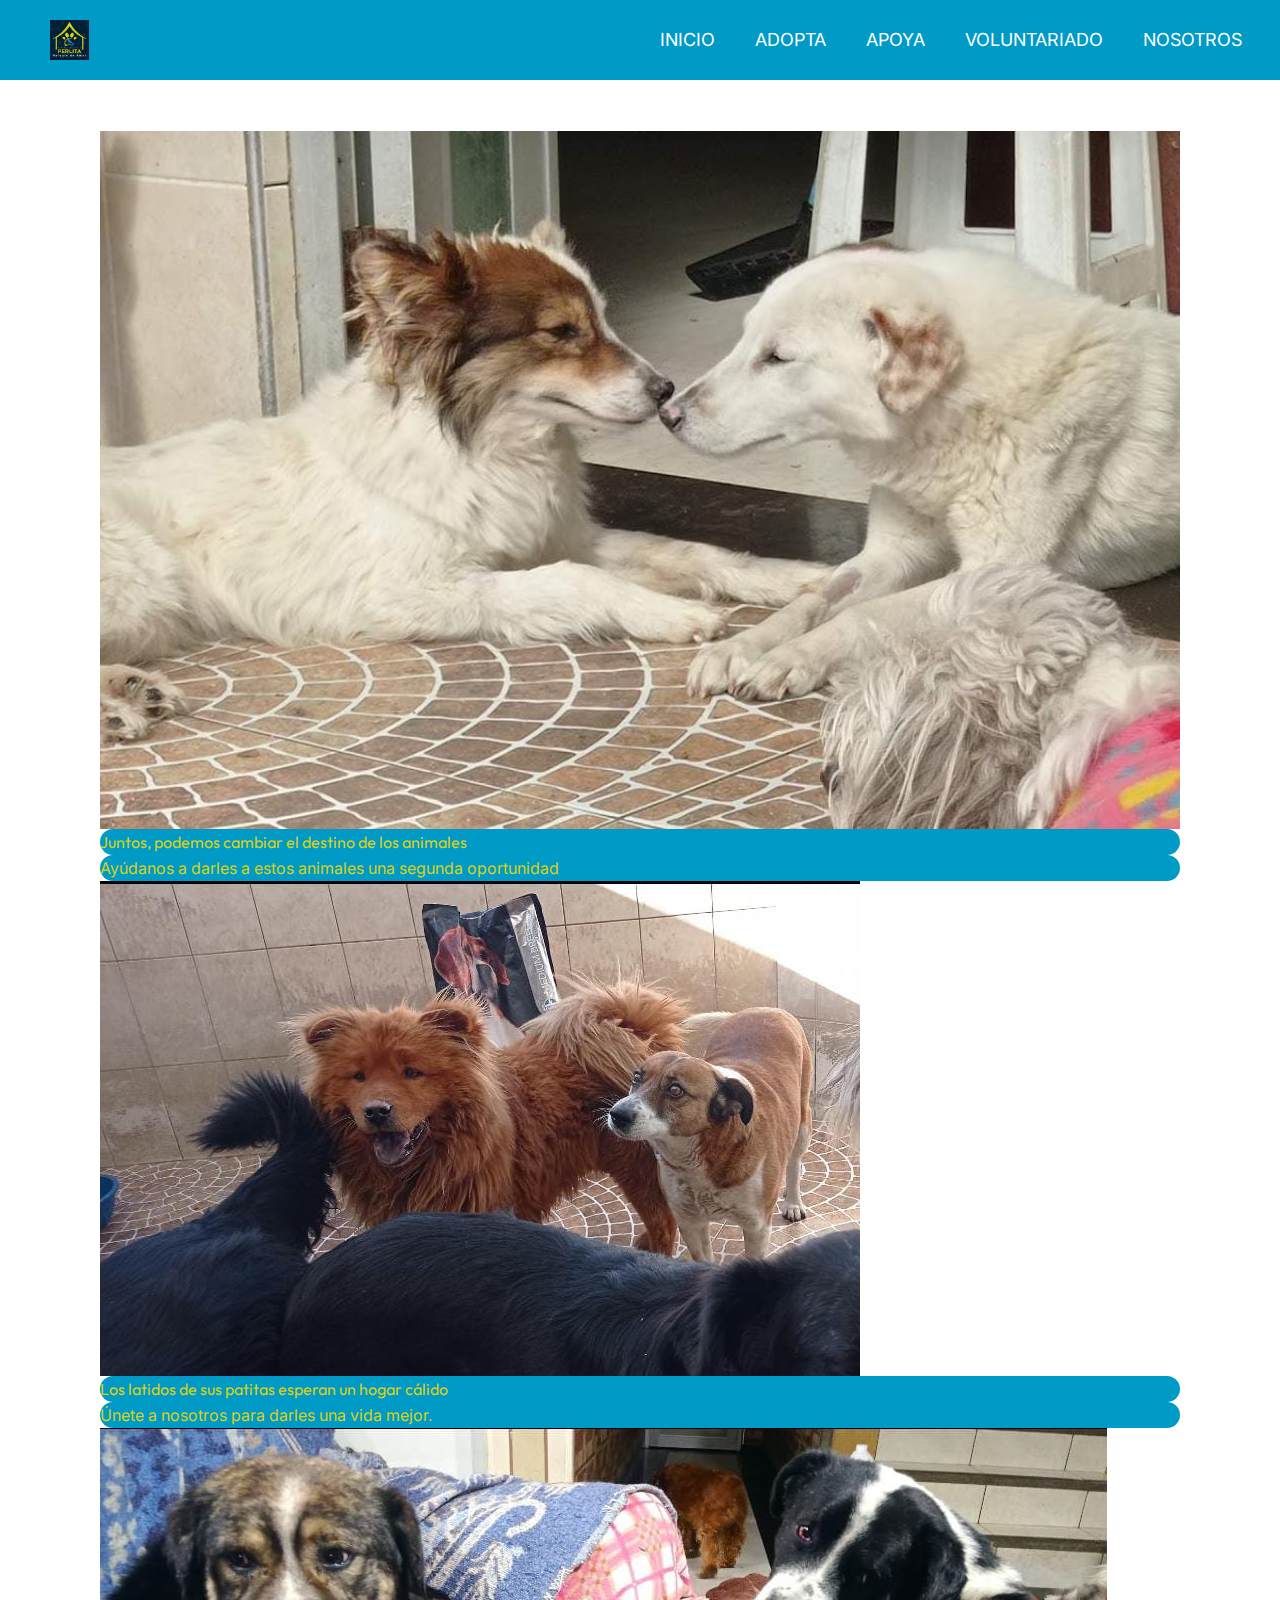
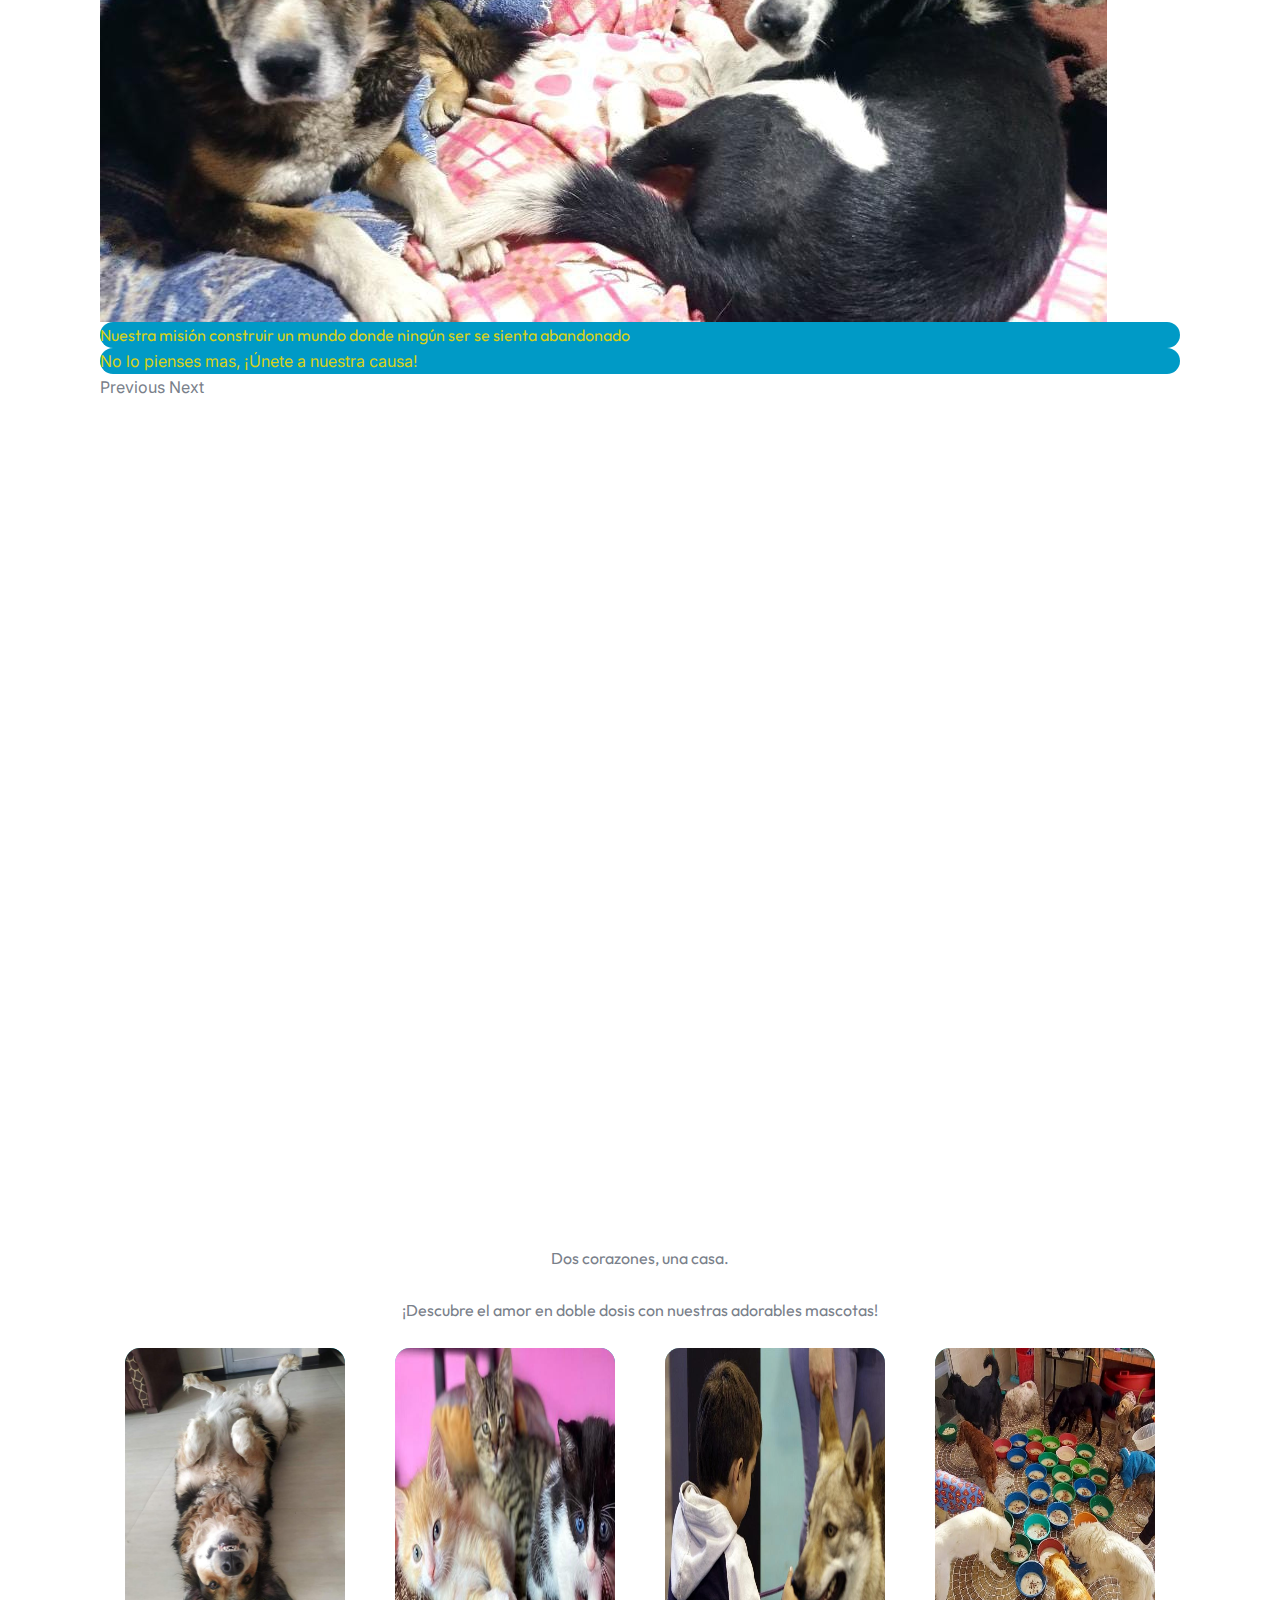
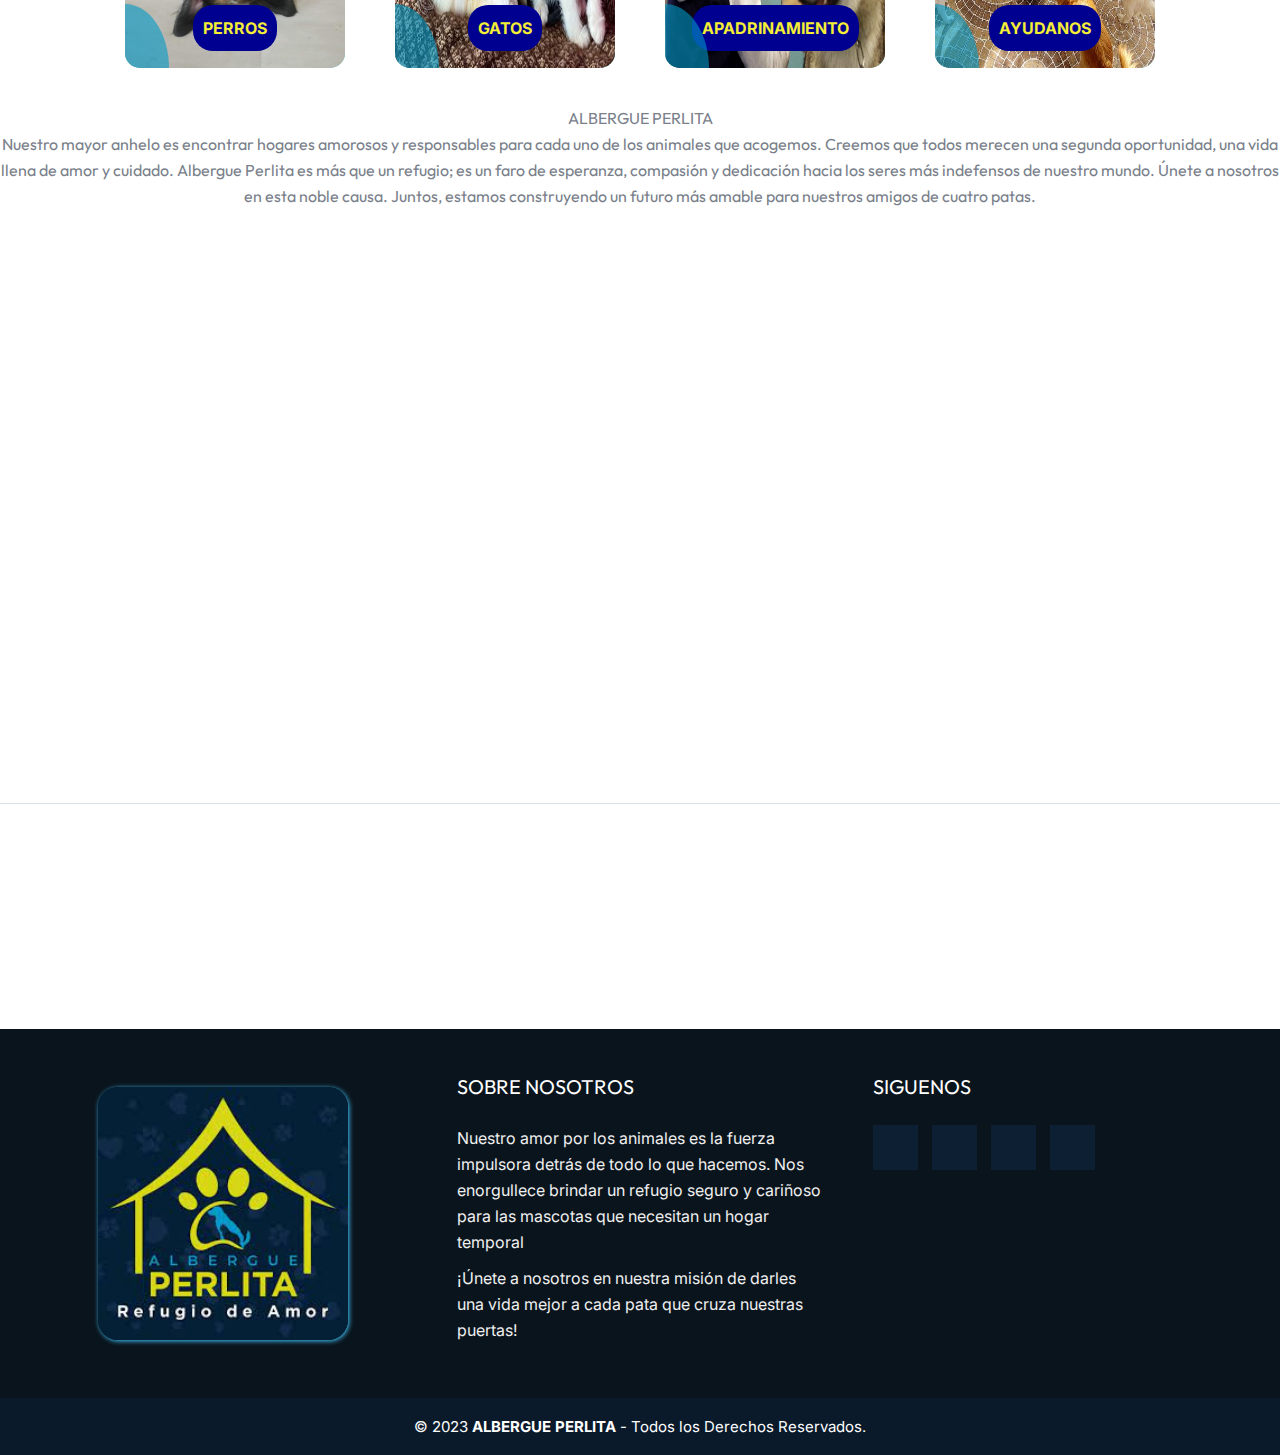
==== commit a866c773: "INDEX" ====
--- a/index.html
+++ b/index.html
@@ -75,8 +75,61 @@
               </div>
         </section>
 
-<h2 class="texto">ALBERGUE PERLITA  Comprometidos con el Bienestar Animal</h2>
-<h5 class="texto">En el corazón de nuestra misión se encuentra un profundo compromiso con el bienestar de nuestros amigos peludos. Somos una organización independiente dedicada a la protección y cuidado de perros y gatos que han sido abandonados, maltratados o se encuentran en situación de vulnerabilidad.</h5>
+
+
+        <section class="lj tp kr">
+          <!-- Section Title Start -->
+          <div
+            x-data="{ sectionTitle: `ALBERGUE PERLITA Comprometidos con las patitas sin hogar`, sectionTitleText: `Hace dos años, nació Albergue Perlita con un propósito claro, ofrecer refugio amor a las patitas que han sido abandonadas. Desde entonces, hemos dedicado cada día a construir esperanza para perritos y gatitos necesitados. Cada ladrido, cada ronroneo, es un recordatorio de nuestra misión compartida, ser el hogar intermedio donde las historias de abandono se transforman en cuentos de amor y adopción`}"
+          >
+            <div class="animate_top bb ze rj ki xn vq">
+      <h2
+              x-text="sectionTitle"
+              class="fk vj pr kk wm on/5 gq/2 bb _b"
+      >
+      </h2>
+      <p class="bb on/5 wo/5 hq" x-text="sectionTitleText"></p>
+  </div>
+  
+  
+          </div>
+          <!-- Section Title End -->
+  
+          <div class="bb ze ki xn yq mb en">
+            <div class="wc qf pn xo ng">
+              <!-- Service Item -->
+              <div class="animate_top sg oi pi zq ml il am cn _m">
+                <img src="img/mision.png" alt="Icon" width="150px" />
+                <h4 class="ek zj kk wm nb _b">MISION</h4>
+                <p>Nuestra misión es rescatar a animales en situación de abandono, nos dedicamos apasionadamente a brindar un refugio seguro y amoroso para animales rescatados. Nuestra misión es ofrecer una segunda oportunidad a aquellos que han enfrentado dificultades en la vida, proporcionándoles cuidado, rehabilitación y la posibilidad de encontrar un hogar lleno de amor y compasión. Trabajamos incansablemente para fomentar la adopción responsable y para crear conciencia sobre la importancia de tratar a todos los seres vivos con respeto y empatía.</p>
+              </div>
+  
+              <!-- Service Item -->
+              <div class="animate_top sg oi pi zq ml il am cn _m">
+                <img src="img/vision.png" alt="Icon" width="150px" />
+                <h4 class="ek zj kk wm nb _b">VISION</h4>
+                Aspiramos a construir un mundo donde cada animal tenga la oportunidad de vivir una vida plena y feliz en un hogar amoroso. Visualizamos un albergue que no solo rescata y cuida, sino que también educa y empodera a la comunidad para ser defensores activos de los derechos de los animales. Nuestra visión es ser un faro de esperanza, inspirando a otros a unirse a nuestra causa y contribuir al bienestar de todos los seres vivos.<p></p>
+              </div>
+  
+              <!-- Service Item -->
+              <div class="animate_top sg oi pi zq ml il am cn _m">
+                <img src="img/valores.png" alt="Icon" width="150px" />
+                <h4 class="ek zj kk wm nb _b">VALORES</h4>
+                <p>En nuestro albergue, nos regimos por una sólida base de valores que definen nuestra esencia. El amor es el motor que impulsa cada acción, guiados por un profundo respeto hacia todos los seres vivos. La dedicación inflexible hacia el bienestar animal nos impulsa a brindar cuidado y amor sin reservas. Practicamos la empatía, reconociendo y respondiendo a las experiencias individuales de cada rescatado. Nuestra integridad es innegociable, actuando con honestidad y transparencia en todo momento. La colaboración es la fuerza que une a nuestra comunidad, trabajando juntos para maximizar nuestro impacto.</p>
+              </div>
+            </div>
+          </div>
+        </section>
+
+
+
+
+
+
+
+
+
+
 
 
         <H2 class="texto">Dos corazones, una casa. 
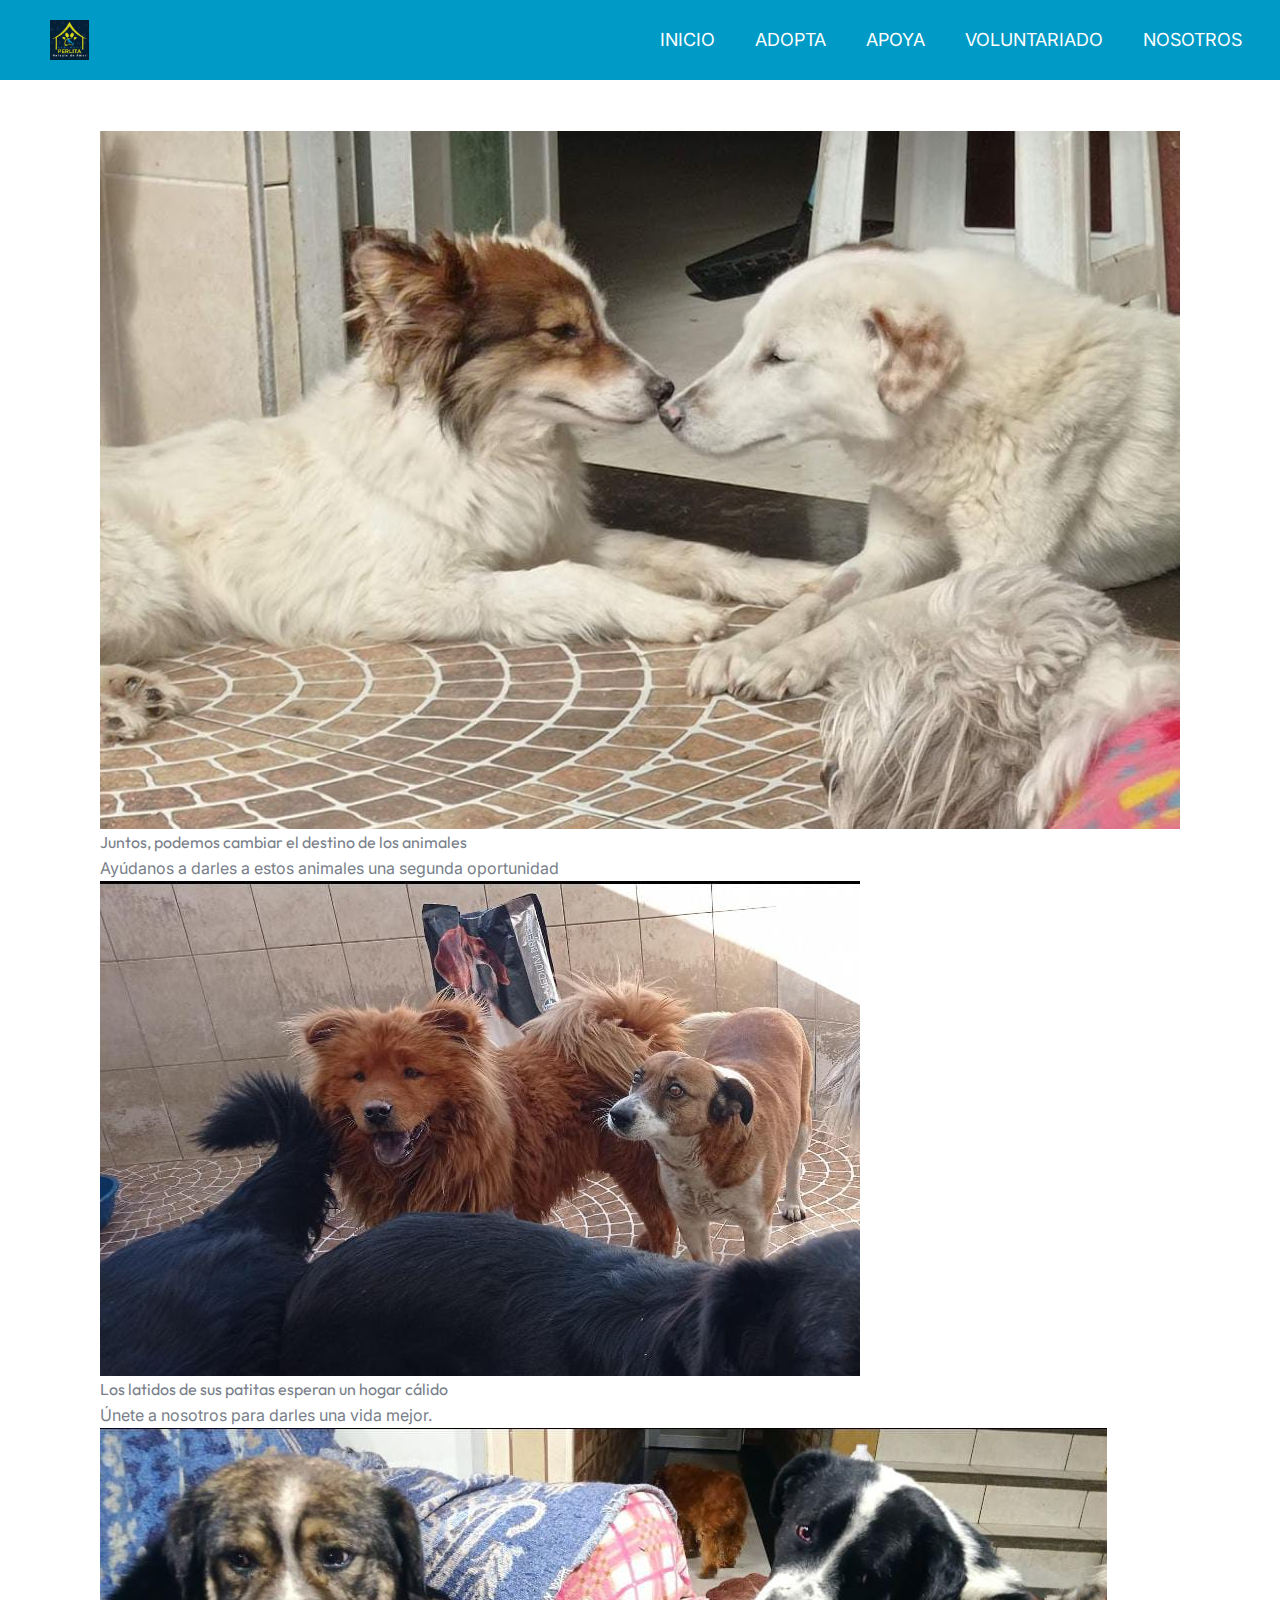
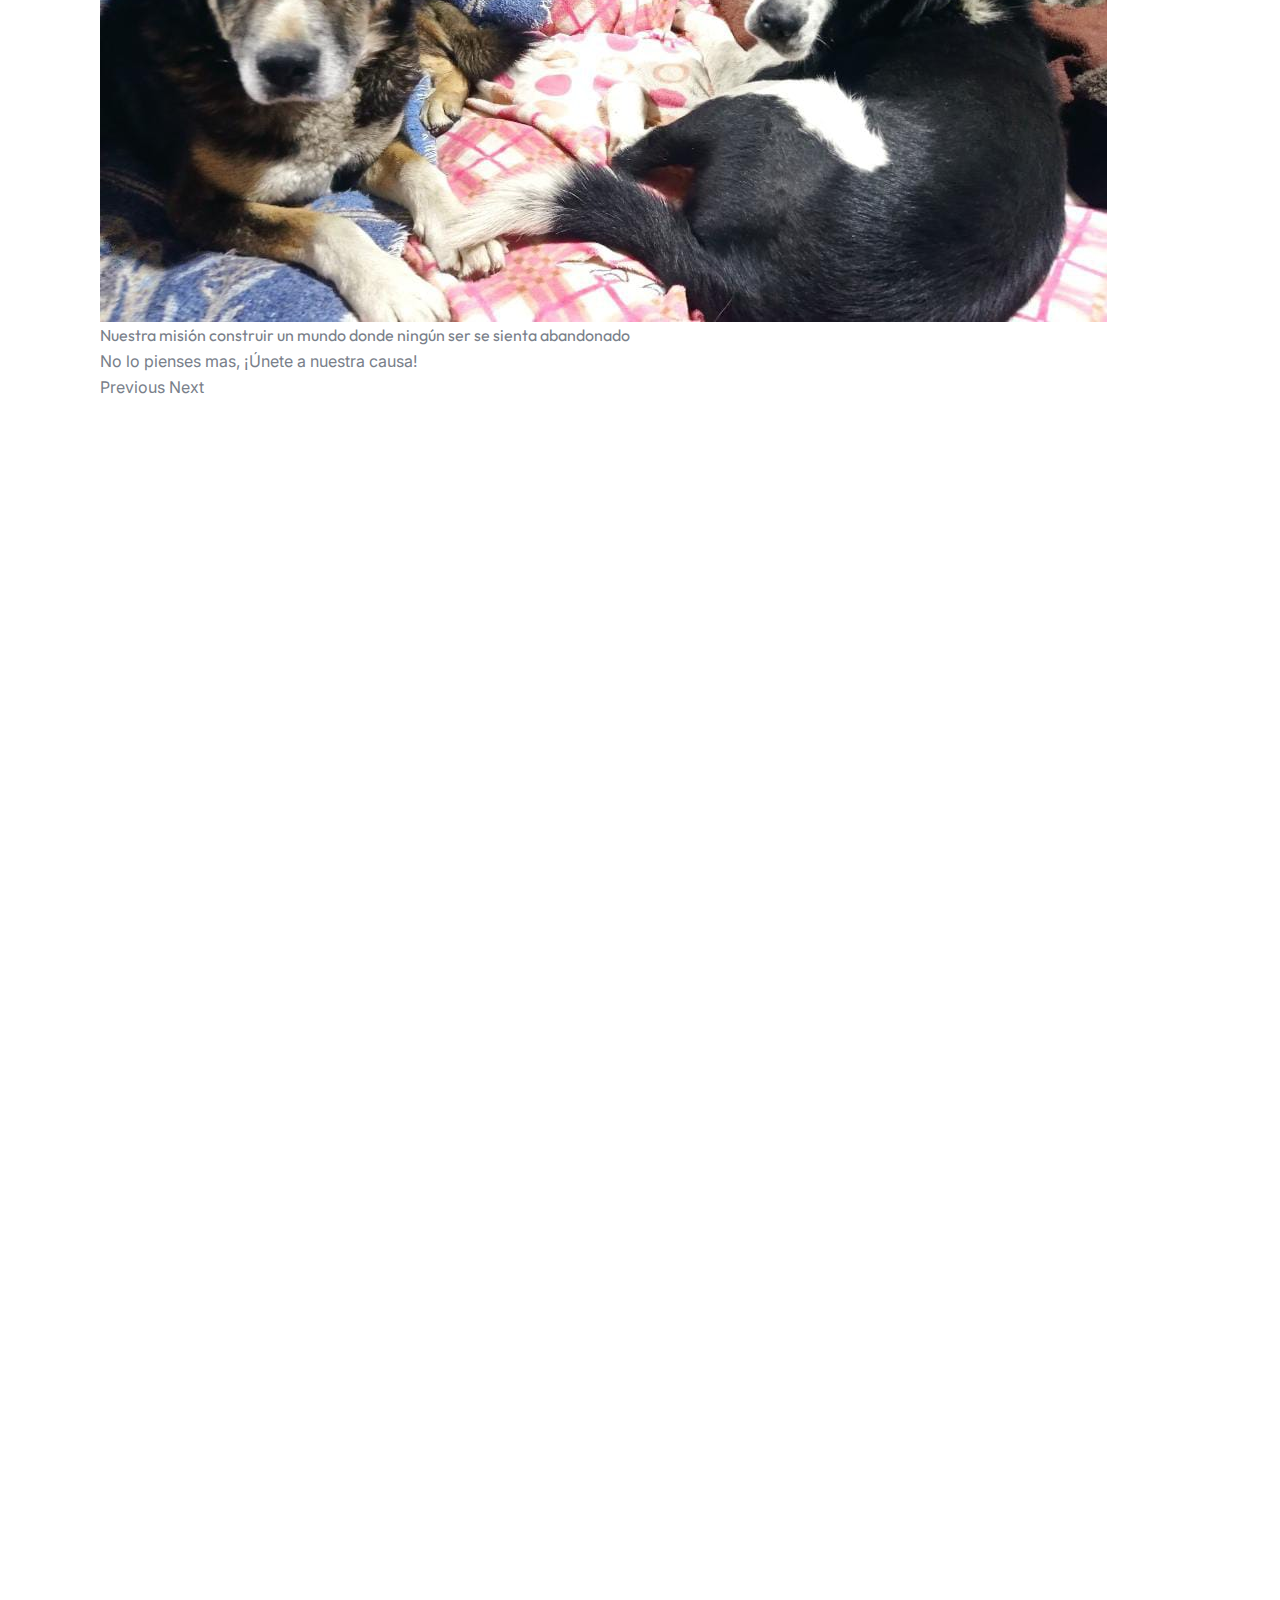
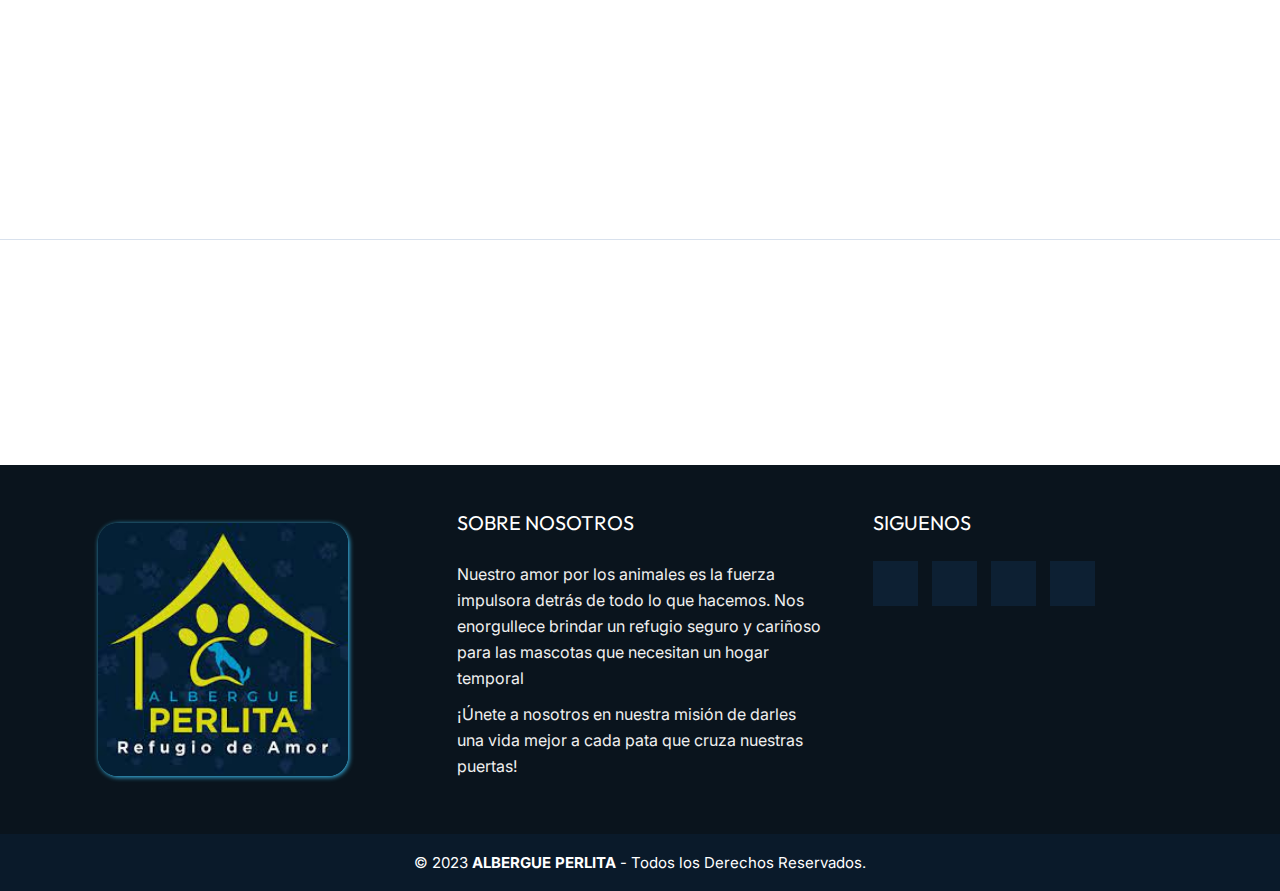
==== commit 09d94ae6: "ADOPTA" ====
--- a/index.html
+++ b/index.html
@@ -76,7 +76,7 @@
         </section>
 
 
-
+<!------------- MIS,VIS,VAL------------->
         <section class="lj tp kr">
           <!-- Section Title Start -->
           <div
@@ -120,34 +120,29 @@
             </div>
           </div>
         </section>
-
-
-
-
-
-
-
-
-
-
-
-
-        <H2 class="texto">Dos corazones, una casa. 
-            <BR></BR>¡Descubre el amor en doble dosis con nuestras adorables mascotas!</H2>
-
+<!-------------------------------------------->
+
+
+
+
+
+
+
+
+
+
+
+       
+     <!---
         <section class="section">
             <div class="card card1" ><img src="img/PERROS.jpeg" alt=""> <p>PERROS</p></div>
             <div class="card card2"> <img src="img/GATOSS.jpg" alt=""><p>GATOS</p></div>
             <div class="card card3"><img src="" alt=""><img src="img/apadrinamiento.jpg" alt=""><p>APADRINAMIENTO</p></div>
             <div class="card card4"><img src="img/AYUDANOS.jpeg" alt=""><p>AYUDANOS</p></div>
-        </section>
+        </section>-->
 
 </main>
     <script src="https://cdn.jsdelivr.net/npm/bootstrap@5.3.2/dist/js/bootstrap.bundle.min.js" integrity="sha384-C6RzsynM9kWDrMNeT87bh95OGNyZPhcTNXj1NW7RuBCsyN/o0jlpcV8Qyq46cDfL" crossorigin="anonymous"></script>
-    <h3 class="texto">ALBERGUE PERLITA</h3>
-    <h5 class="texto">Nuestro mayor anhelo es encontrar hogares amorosos y responsables para cada uno de los animales que acogemos. Creemos que todos merecen una segunda oportunidad, una vida llena de amor y cuidado. Albergue Perlita es más que un refugio; es un faro de esperanza, compasión y dedicación hacia los seres más indefensos de nuestro mundo.
-        Únete a nosotros en esta noble causa. Juntos, estamos construyendo un futuro más amable para nuestros amigos de cuatro patas.</h5>
-
 
 
 
--- a/style/style.css
+++ b/style/style.css
@@ -7,11 +7,11 @@
     box-sizing: border-box;
 }
 
-main {
-    background-image: url(img/textura5.jpg); 
+/*main {
+    background-image: url(/img/textura5.jpg); 
     background-repeat: repeat; 
     background-position: center;
-    }
+    }*/
 
 
 /************** MENU ******************/
@@ -113,12 +113,6 @@
     }
 }
 
-/****************** PORTADA  ****************************/ 
-.txt {
-    color:  #d7d118 !important;
-    background-color:#009ac6;
-    border-radius: 15px;
-}
 
 /****************** BODY **********************/
 
@@ -184,7 +178,7 @@
 
 
 /*********************** CARDS *******************************************/
-
+/*
 .texto {
     text-align: center;
 }
@@ -263,7 +257,7 @@
     color: white;
   }
 
-
+*/
 
 /****************** FOOTER *********************/
 
@@ -504,7 +498,21 @@
     align-items: center;
 }
     */
-
-    .adopta {
-        border-radius: 20px !important;
-      }+.requisito {
+
+    margin-top: 25rem;
+    width: 100%;
+
+}
+
+.vp {
+    padding-top: 6.25rem;
+}
+
+@media screen and (min-width: 1300px) {
+    .requisito {
+
+        margin-top: 35rem;
+        width: 100%;
+    }
+  }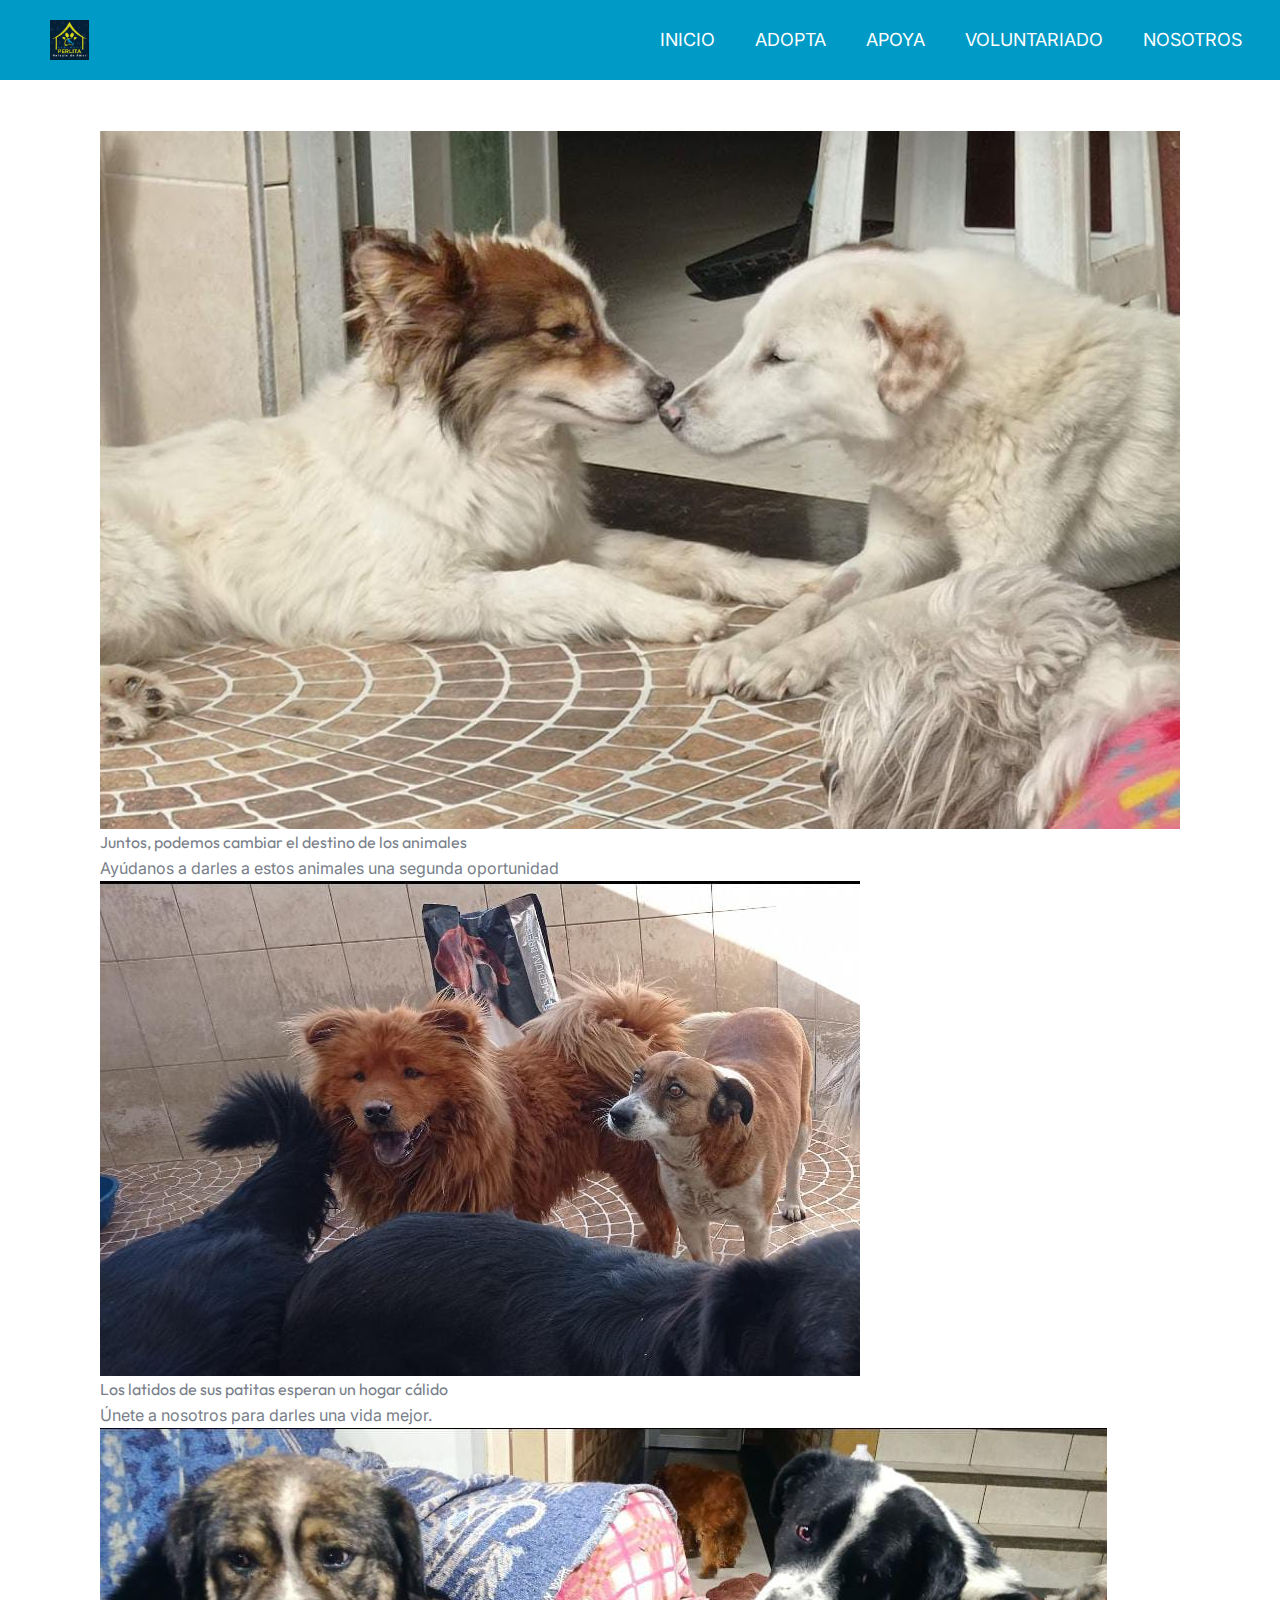
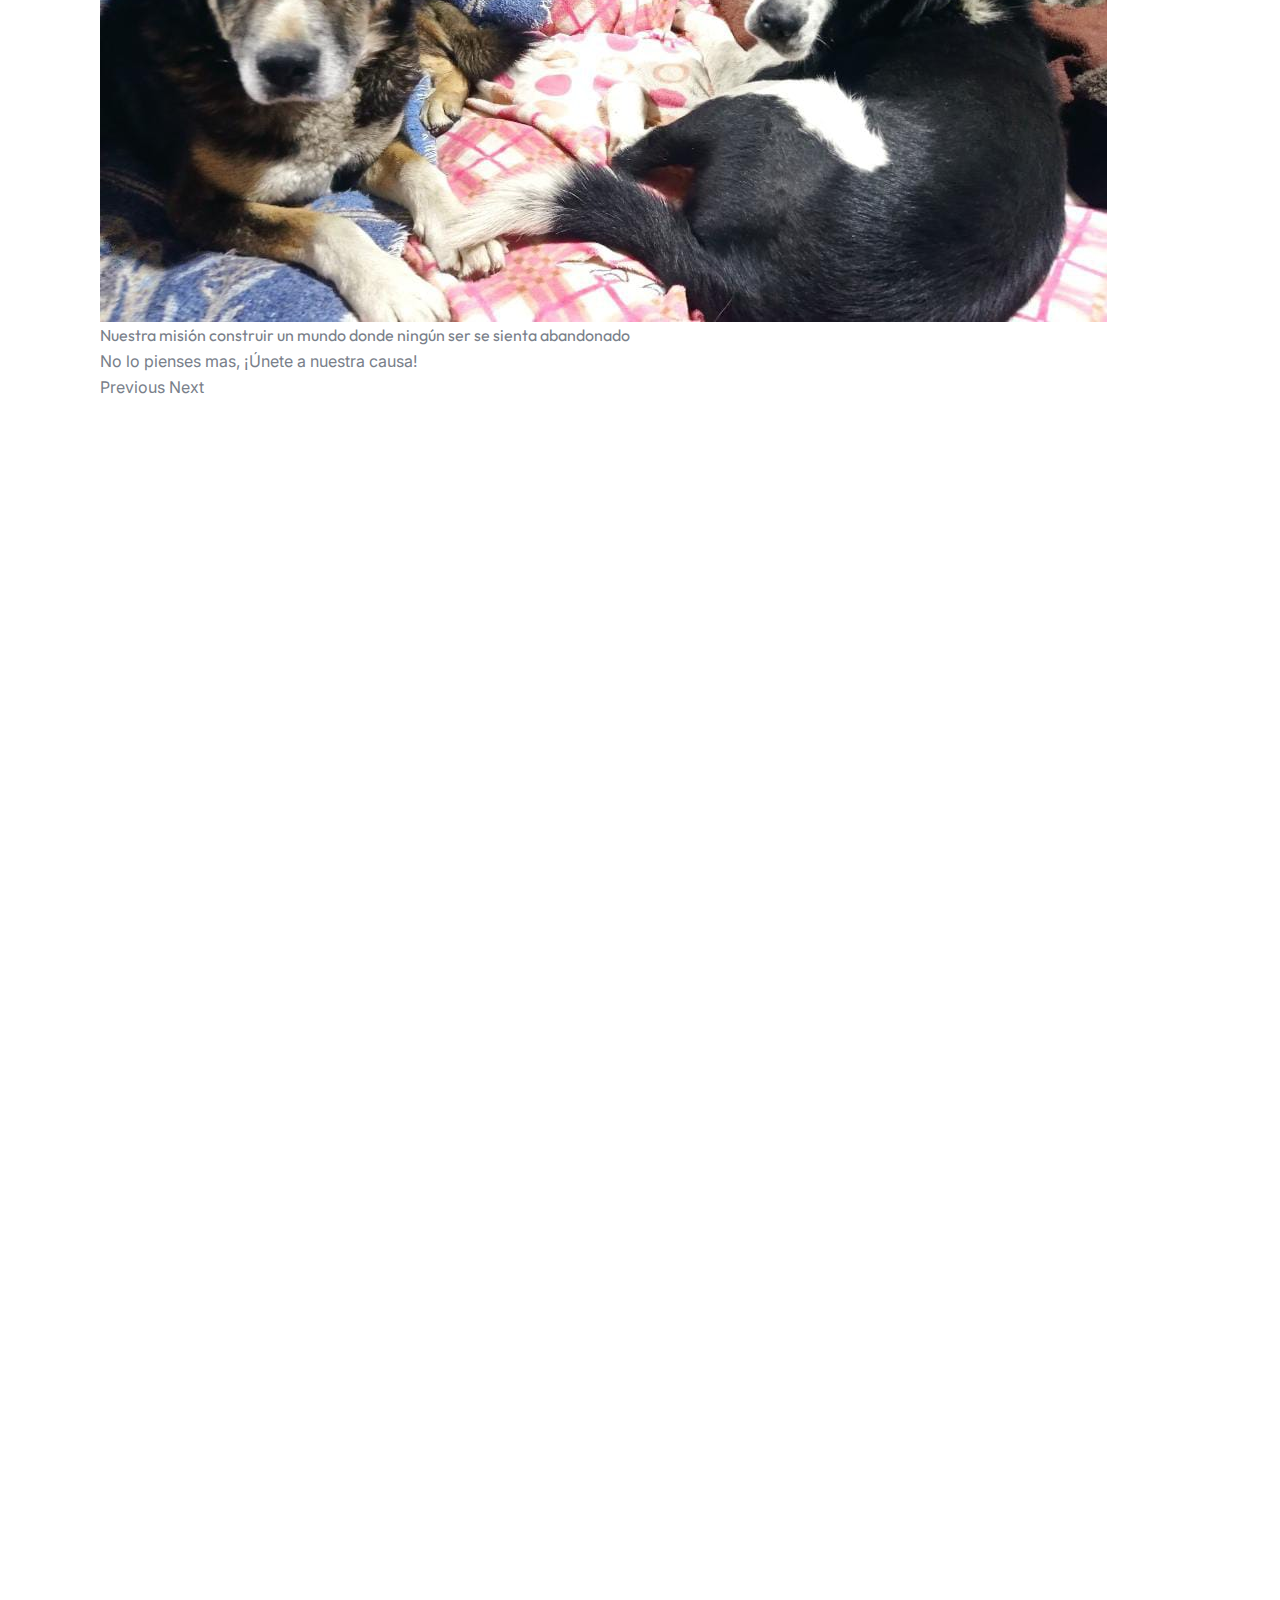
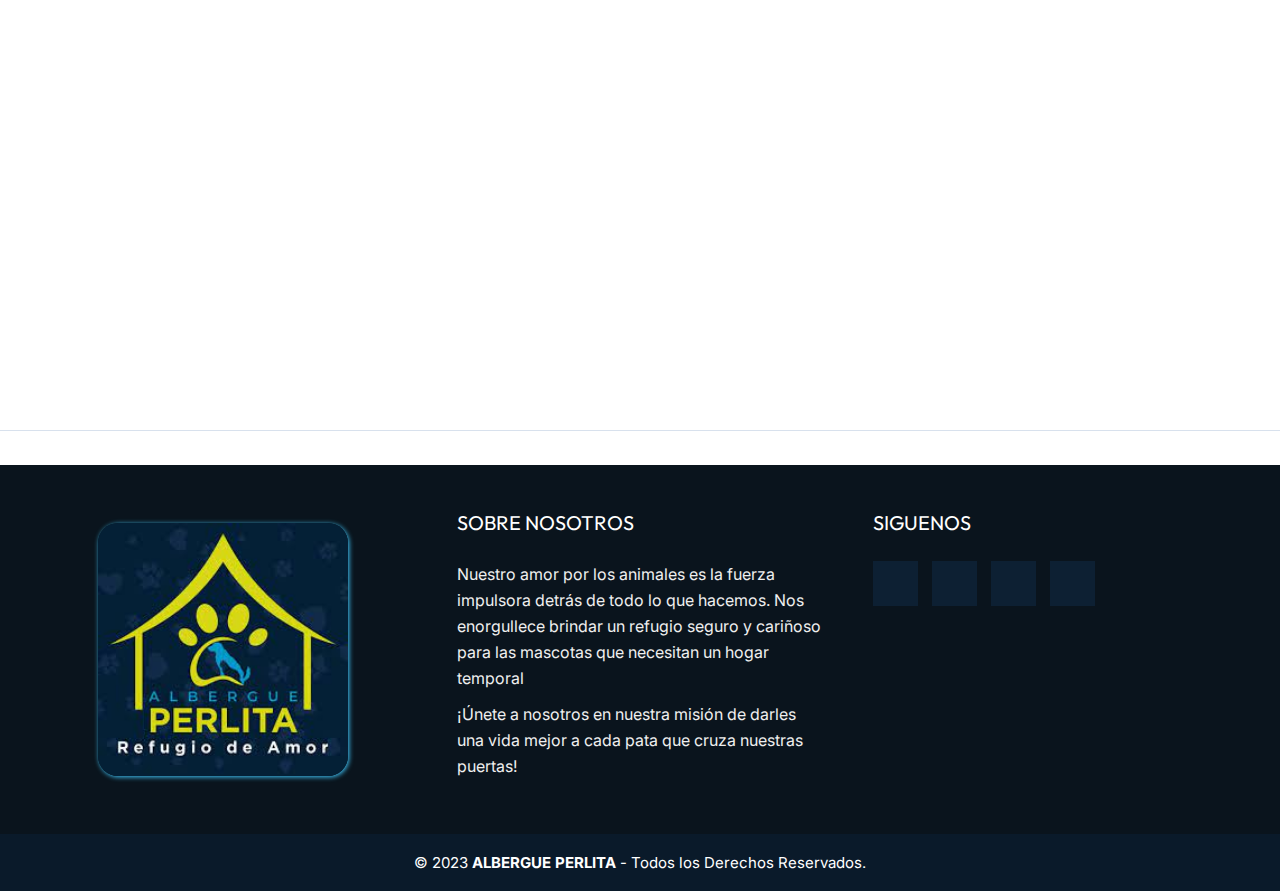
==== commit a395f1f2: "INDEX" ====
--- a/index.html
+++ b/index.html
@@ -147,7 +147,7 @@
 
 
 <!--SECCION DE NUESTROS AMIGOS-->
-        <section class="pj vp mr">
+        <section class="pj vp mr amigos">
           <!-- Section Title Start -->
           <div
             x-data="{ sectionTitle: `Colaboradores que Hacen la Diferencia`, sectionTitleText: `Agradecemos a estas empresas por su valioso apoyo con donaciones que llenan de amor los corazones de nuestros amigos peluditos`}"
--- a/style/style.css
+++ b/style/style.css
@@ -512,7 +512,21 @@
 @media screen and (min-width: 1300px) {
     .requisito {
 
-        margin-top: 35rem;
+        margin-top: 40rem;
         width: 100%;
     }
+  }
+
+.amigos {
+    position: relative;
+    top: 11.9rem;
+}
+
+@media screen and (max-width: 300px) {
+    .requisito {
+position: relative;
+top: 30rem;
+        margin-top: rem;
+        width: 100%;
+    }
   }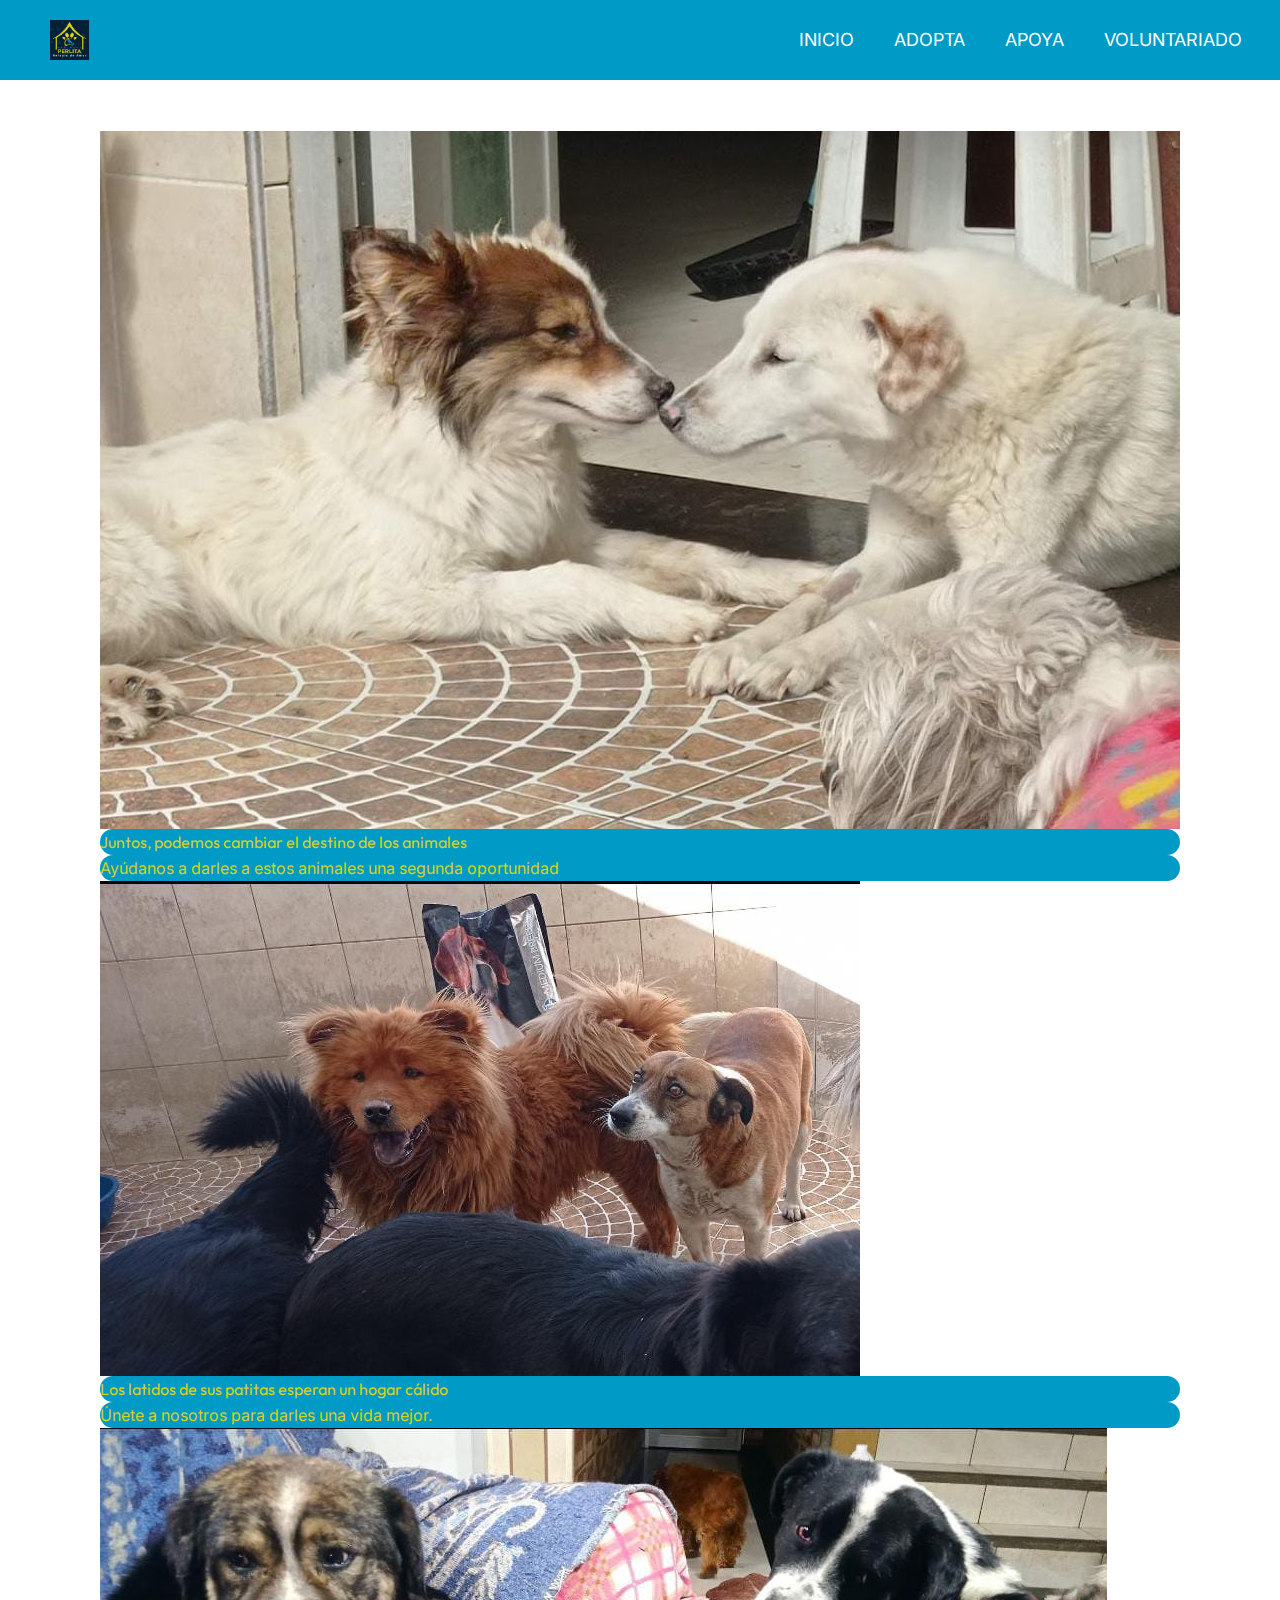
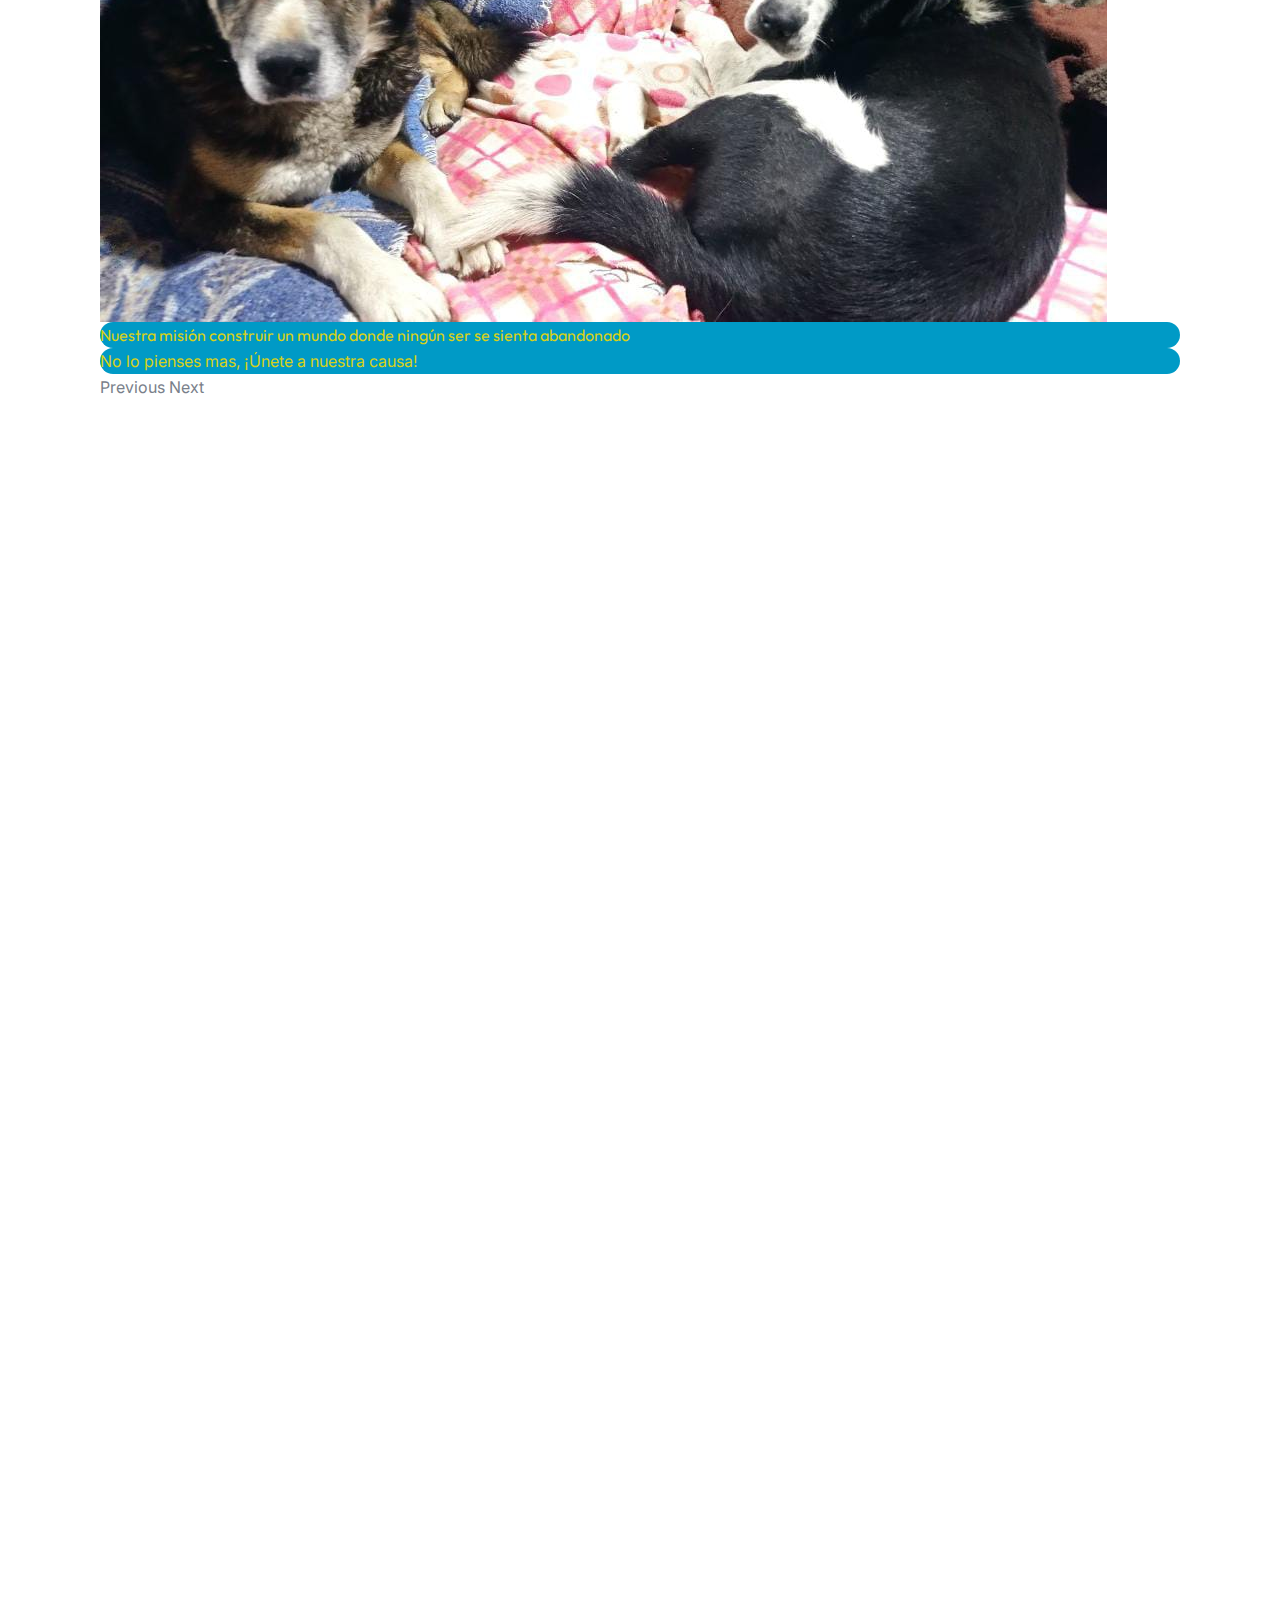
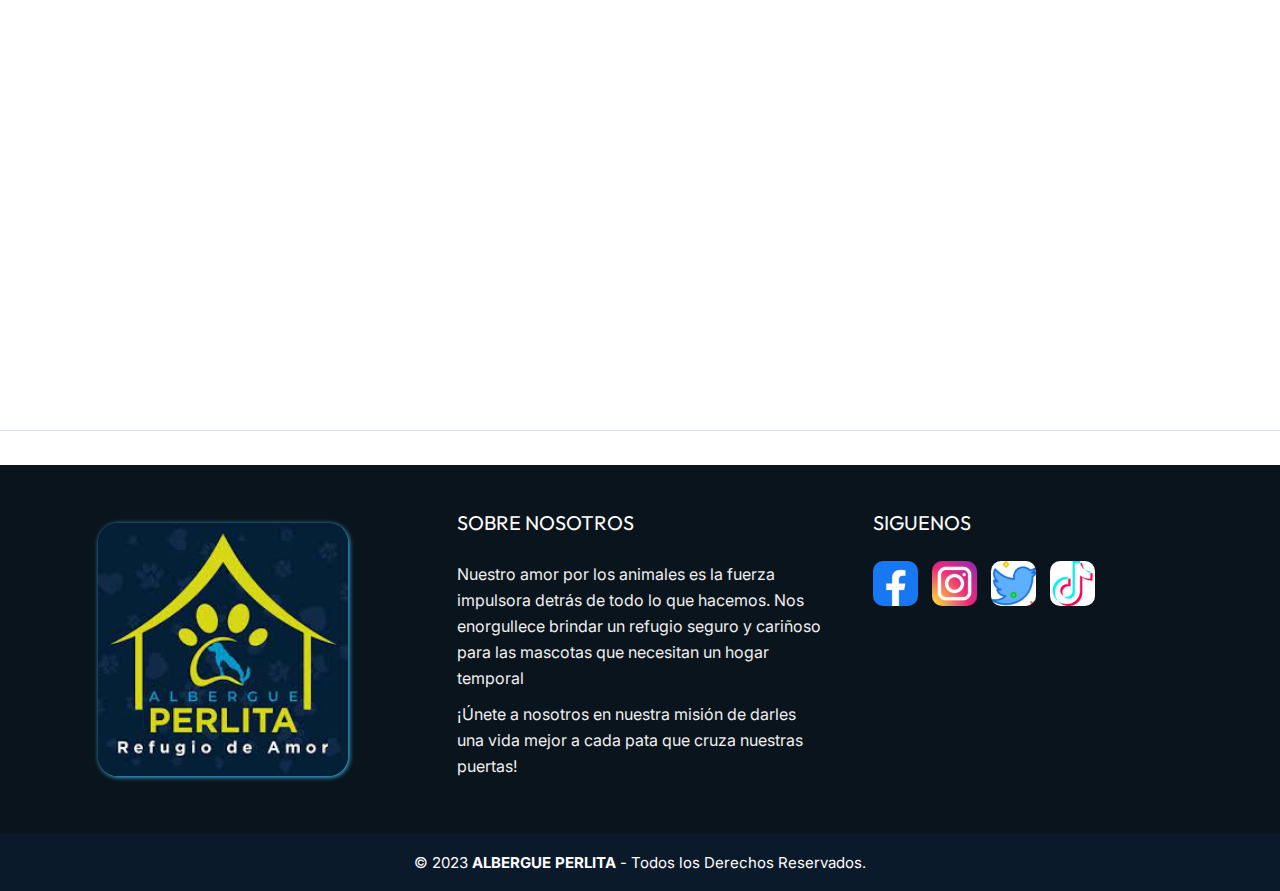
==== commit b8407a58: "ADOPTA" ====
--- a/index.html
+++ b/index.html
@@ -23,8 +23,7 @@
             <li><a href="index.html">INICIO</a></li>
             <li><a href="adopta.html">ADOPTA</a></li>
             <li><a href="apoya.html">APOYA</a></li>
-            <li><a href="#">VOLUNTARIADO</a></li>
-            <li><a href="#">NOSOTROS</a></li>
+            <li><a href="voluntario.html">VOLUNTARIADO</a></li>
         </ul>
     </nav>
 
@@ -199,34 +198,34 @@
       </body>
 
 
-<footer class="pie-pagina">
-    <div class="grupo-1">
-        <div class="box">
-            <figure>
-                <a href="https://www.facebook.com/profile.php?id=100083359866468">
-                    <img src="img/logo.jpeg" alt="LOGO ALBERGUE PERLITA" class="logo-footer">
-                </a>
-            </figure>
+      <footer class="pie-pagina">
+        <div class="grupo-1">
+            <div class="box">
+                <figure>
+                    <a href="https://www.facebook.com/profile.php?id=100083359866468">
+                        <img src="img/logo.jpeg" alt="LOGO ALBERGUE PERLITA" class="logo-footer">
+                    </a>
+                </figure>
+            </div>
+            <div class="box">
+                <h2>SOBRE NOSOTROS</h2>
+                <p>Nuestro amor por los animales es la fuerza impulsora detrás de todo lo que hacemos. Nos enorgullece brindar un refugio seguro y cariñoso para las mascotas que necesitan un hogar temporal</p>
+                <p>¡Únete a nosotros en nuestra misión de darles una vida mejor a cada pata que cruza nuestras puertas!</p>
+            </div>
+            <div class="box">
+                <h2>SIGUENOS</h2>
+                <div class="red-social">
+                    <a href="#" class="fa fa-facebook facebook"></a>
+                    <a href="#" class="fa fa-instagram instagram"></a>
+                    <a href="#" class="fa fa-twitter twiter"></a>
+                    <a href="#" class="fa fa-youtube tiktok"></a>
+                </div>
+            </div>
         </div>
-        <div class="box">
-            <h2>SOBRE NOSOTROS</h2>
-            <p>Nuestro amor por los animales es la fuerza impulsora detrás de todo lo que hacemos. Nos enorgullece brindar un refugio seguro y cariñoso para las mascotas que necesitan un hogar temporal</p>
-            <p>¡Únete a nosotros en nuestra misión de darles una vida mejor a cada pata que cruza nuestras puertas!</p>
+        <div class="grupo-2">
+            <small>&copy; 2023 <b>ALBERGUE PERLITA</b> - Todos los Derechos Reservados.</small>
         </div>
-        <div class="box">
-            <h2>SIGUENOS</h2>
-            <div class="red-social">
-                <a href="#" class="fa fa-facebook facebook"></a>
-                <a href="#" class="fa fa-instagram instagram"></a>
-                <a href="#" class="fa fa-twitter twiter"></a>
-                <a href="#" class="fa fa-youtube tiktok"></a>
-            </div>
-        </div>
-    </div>
-    <div class="grupo-2">
-        <small>&copy; 2023 <b>ALBERGUE PERLITA</b> - Todos los Derechos Reservados.</small>
-    </div>
-
-</footer>
+      
+      </footer>
 
 </html>--- a/style/style.css
+++ b/style/style.css
@@ -113,7 +113,13 @@
     }
 }
 
-
+/****************** PORTADA ****************************/ 
+.txt {
+    color:  #d7d118 !important;
+    background-color:#009ac6;
+    border-radius: 15px;
+}
+        
 /****************** BODY **********************/
 
 .portadaPrincipal1 {
@@ -338,19 +344,19 @@
 
 /************ iconos redes ****************************/
 .facebook { 
-   background: url(img/facebook.jpg);
+   background: url(/img/facebook.jpg);
    background-size: cover;
 }
 .instagram { 
-    background: url(img/instagram.jpg);
+    background: url(/img/instagram.jpg);
     background-size: cover;
  }
  .twiter { 
-    background: url(img/twiter.jpg);
+    background: url(/img/twiter.jpg);
     background-size: cover;
  }
  .tiktok { 
-    background: url(img/tik\ tok.jpg);
+    background: url(/img/tik\ tok.jpg);
     background-size: cover;
  }
 
@@ -529,4 +535,9 @@
         margin-top: rem;
         width: 100%;
     }
+  }
+
+
+  .facebook, .twiter, .instagram, .tiktok {
+    border-radius: 10px;
   }--- a/style/style2.css
+++ b/style/style2.css
@@ -2595,4 +2595,6 @@
 section.ji.gp.uq.\32 xl\:ud-py-35.pg {
   width: 100%;
   padding: 30px;
-}+}
+
+
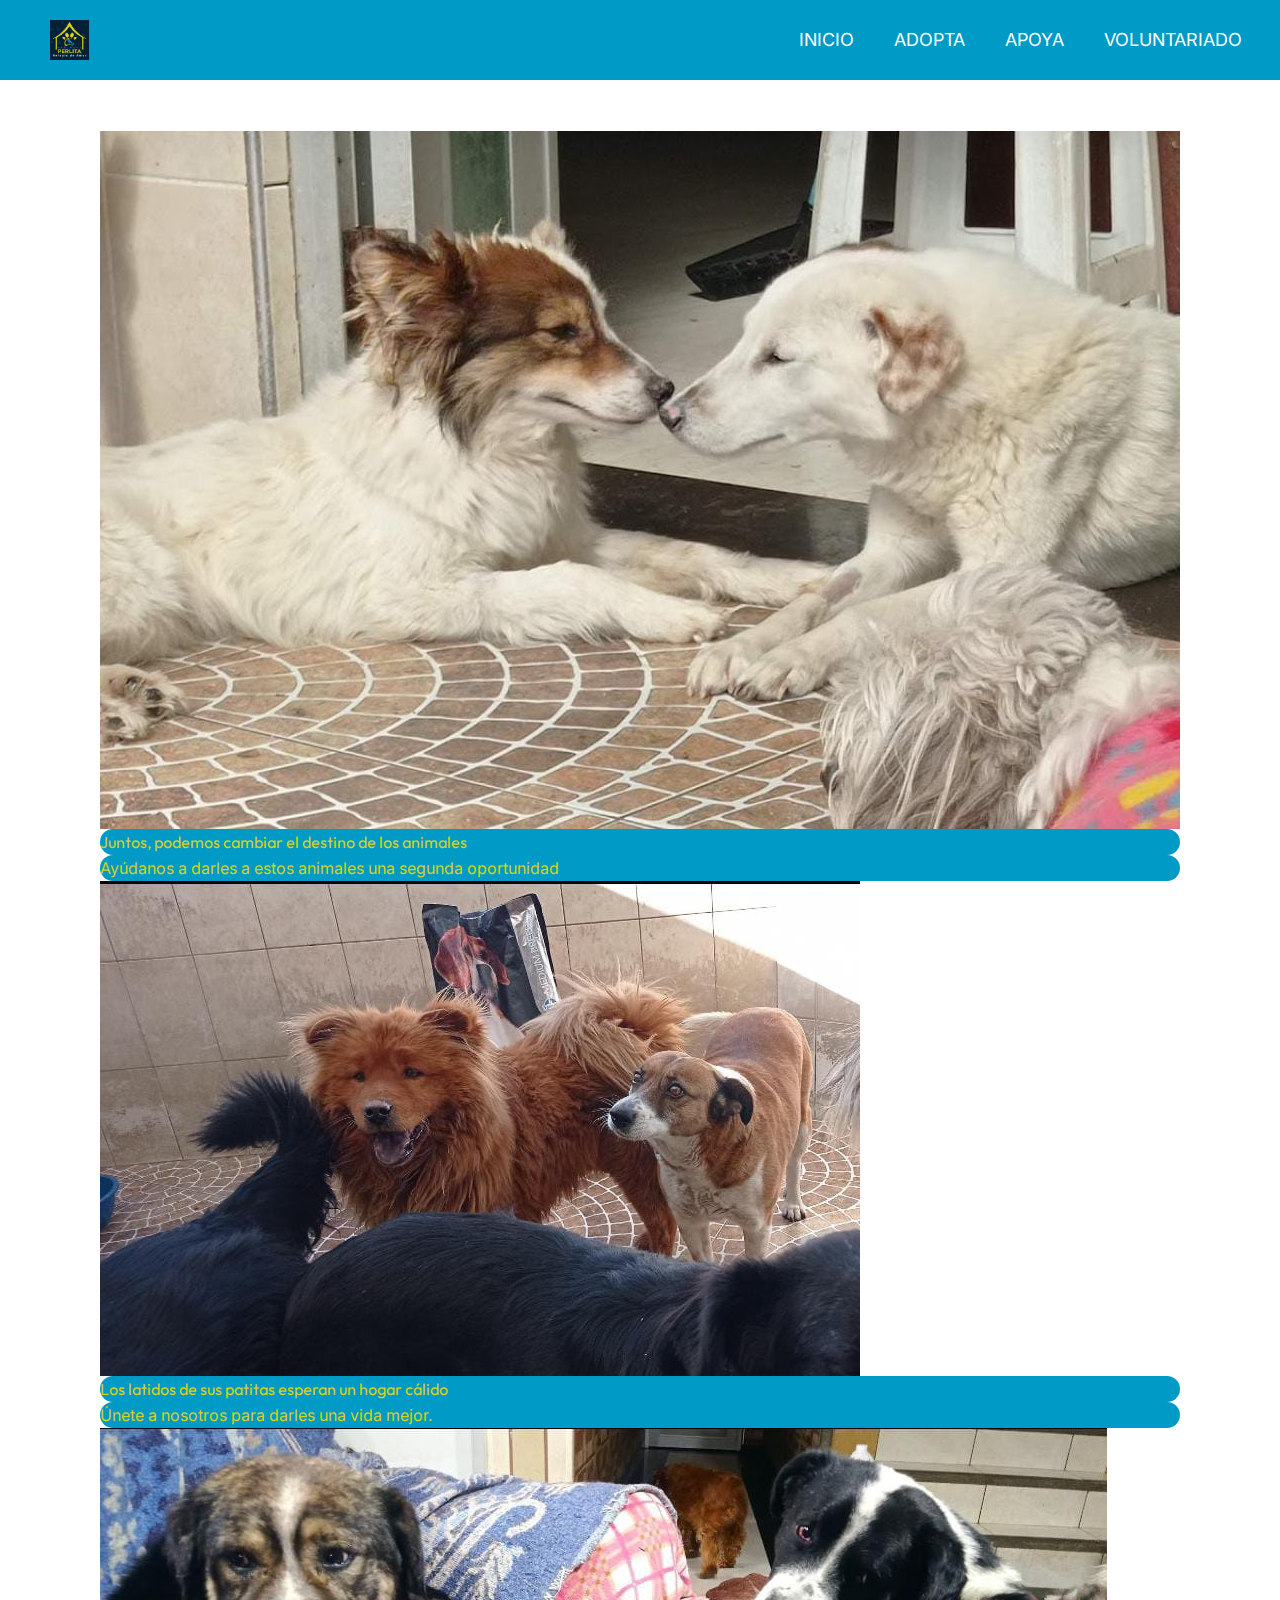
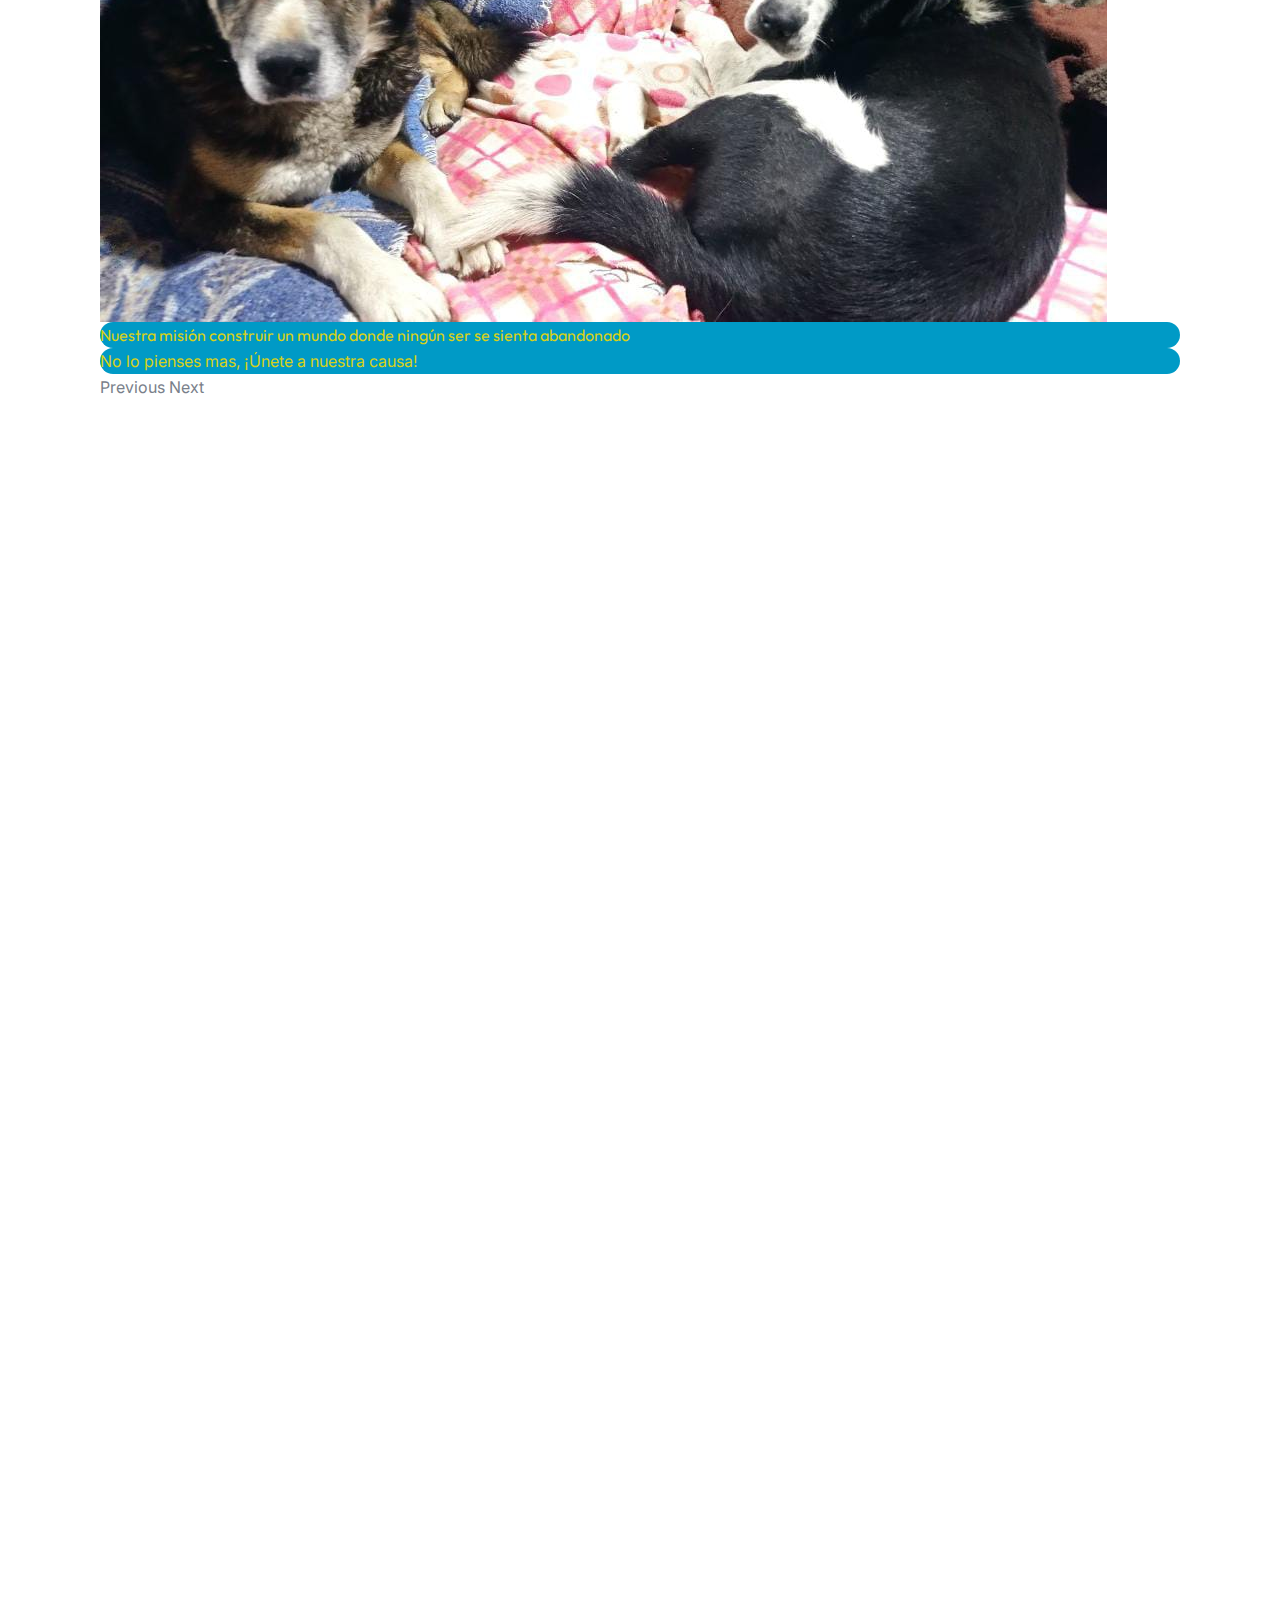
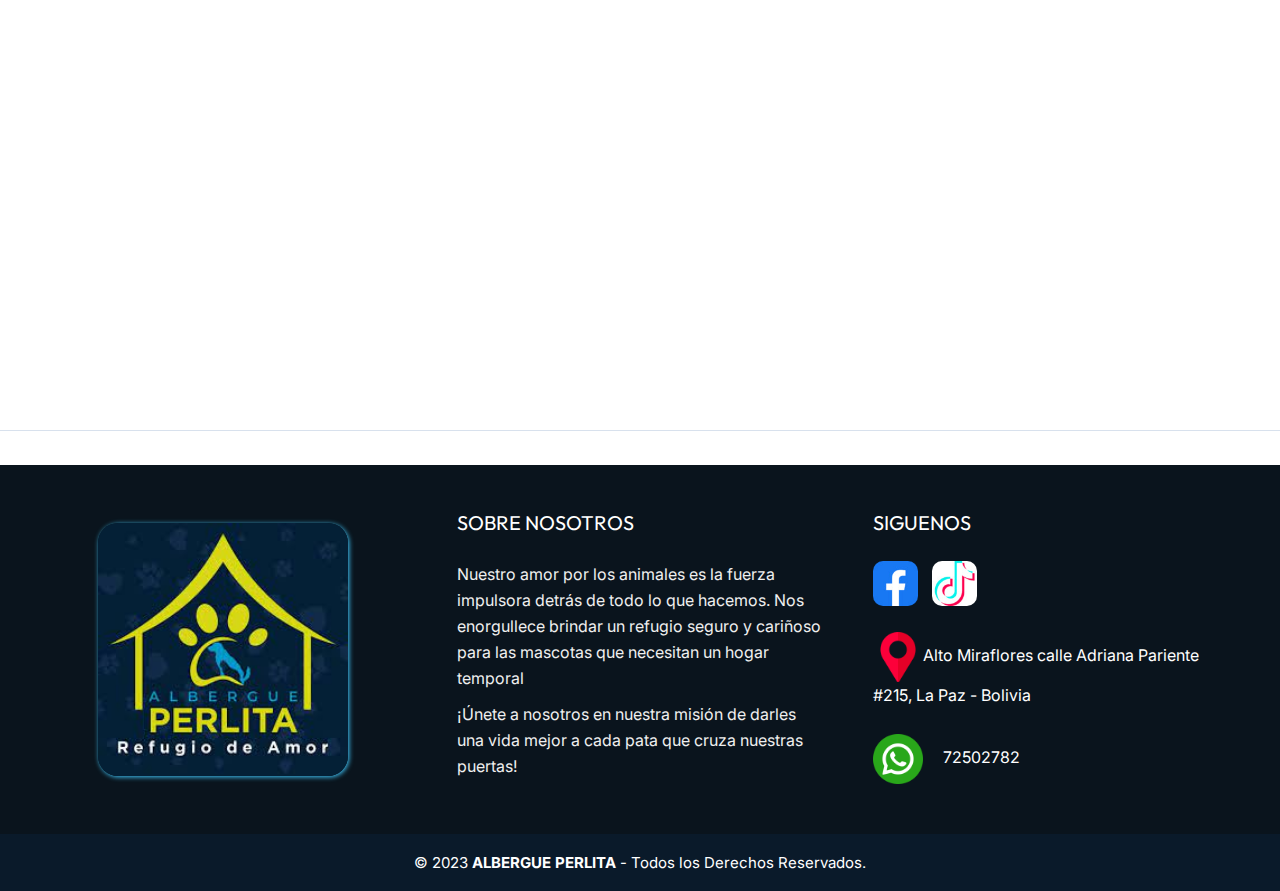
==== commit 315a0607: "ADOPTA" ====
--- a/index.html
+++ b/index.html
@@ -215,12 +215,19 @@
             <div class="box">
                 <h2>SIGUENOS</h2>
                 <div class="red-social">
-                    <a href="#" class="fa fa-facebook facebook"></a>
-                    <a href="#" class="fa fa-instagram instagram"></a>
-                    <a href="#" class="fa fa-twitter twiter"></a>
-                    <a href="#" class="fa fa-youtube tiktok"></a>
-                </div>
-            </div>
+                    <a href="https://www.facebook.com/p/Albergue-Perlita-100083359866468/" class="fa fa-facebook facebook"></a>
+                    <!-- <a href="#" class="fa fa-instagram instagram"></a>
+                    <a href="#" class="fa fa-twitter twiter"></a> -->
+                    <a href="https://www.tiktok.com/@albergue.perlita" class="fa fa-youtube tiktok"></a>
+                </div>
+                <div>
+                <a href="https://maps.app.goo.gl/biitnSPH6onRRLt86" class="iconosFooter"><br><img src="img/ubicacion.png" width="50px" alt="" style="display: inline-block;"></a><label for="" class="footerLetras" style="display: inline;" style="color: rgb(255, 255, 255);">Alto Miraflores calle Adriana Pariente #215, La Paz - Bolivia</label></img>
+                </div>
+                <div>
+                 <a href="https://wa.me/59172502782" class="iconosFooter"><br><img src="img/whatsapp.png" width="50px" alt="" style="display: inline-block;" >&nbsp;&nbsp;&nbsp;&nbsp;&nbsp;<label for="" class="footerLetras" style="color: white;">72502782</label></img></a>
+                 </div>
+                    
+              </div>
         </div>
         <div class="grupo-2">
             <small>&copy; 2023 <b>ALBERGUE PERLITA</b> - Todos los Derechos Reservados.</small>
--- a/style/style.css
+++ b/style/style.css
@@ -119,7 +119,7 @@
     background-color:#009ac6;
     border-radius: 15px;
 }
-        
+
 /****************** BODY **********************/
 
 .portadaPrincipal1 {
@@ -540,4 +540,19 @@
 
   .facebook, .twiter, .instagram, .tiktok {
     border-radius: 10px;
-  }+  }
+
+  section.gj.qp.gr.hj.rp.hr.presentacionBoby {
+    padding-top: 1px;
+    position: relative;
+    left: 15%;
+}
+.footerLetras {
+    color: white !important;
+}
+
+.iconosFooter:hover {
+    opacity: 0.4;
+    transition: 1s; 
+    transform: scale(1.4) !important; 
+}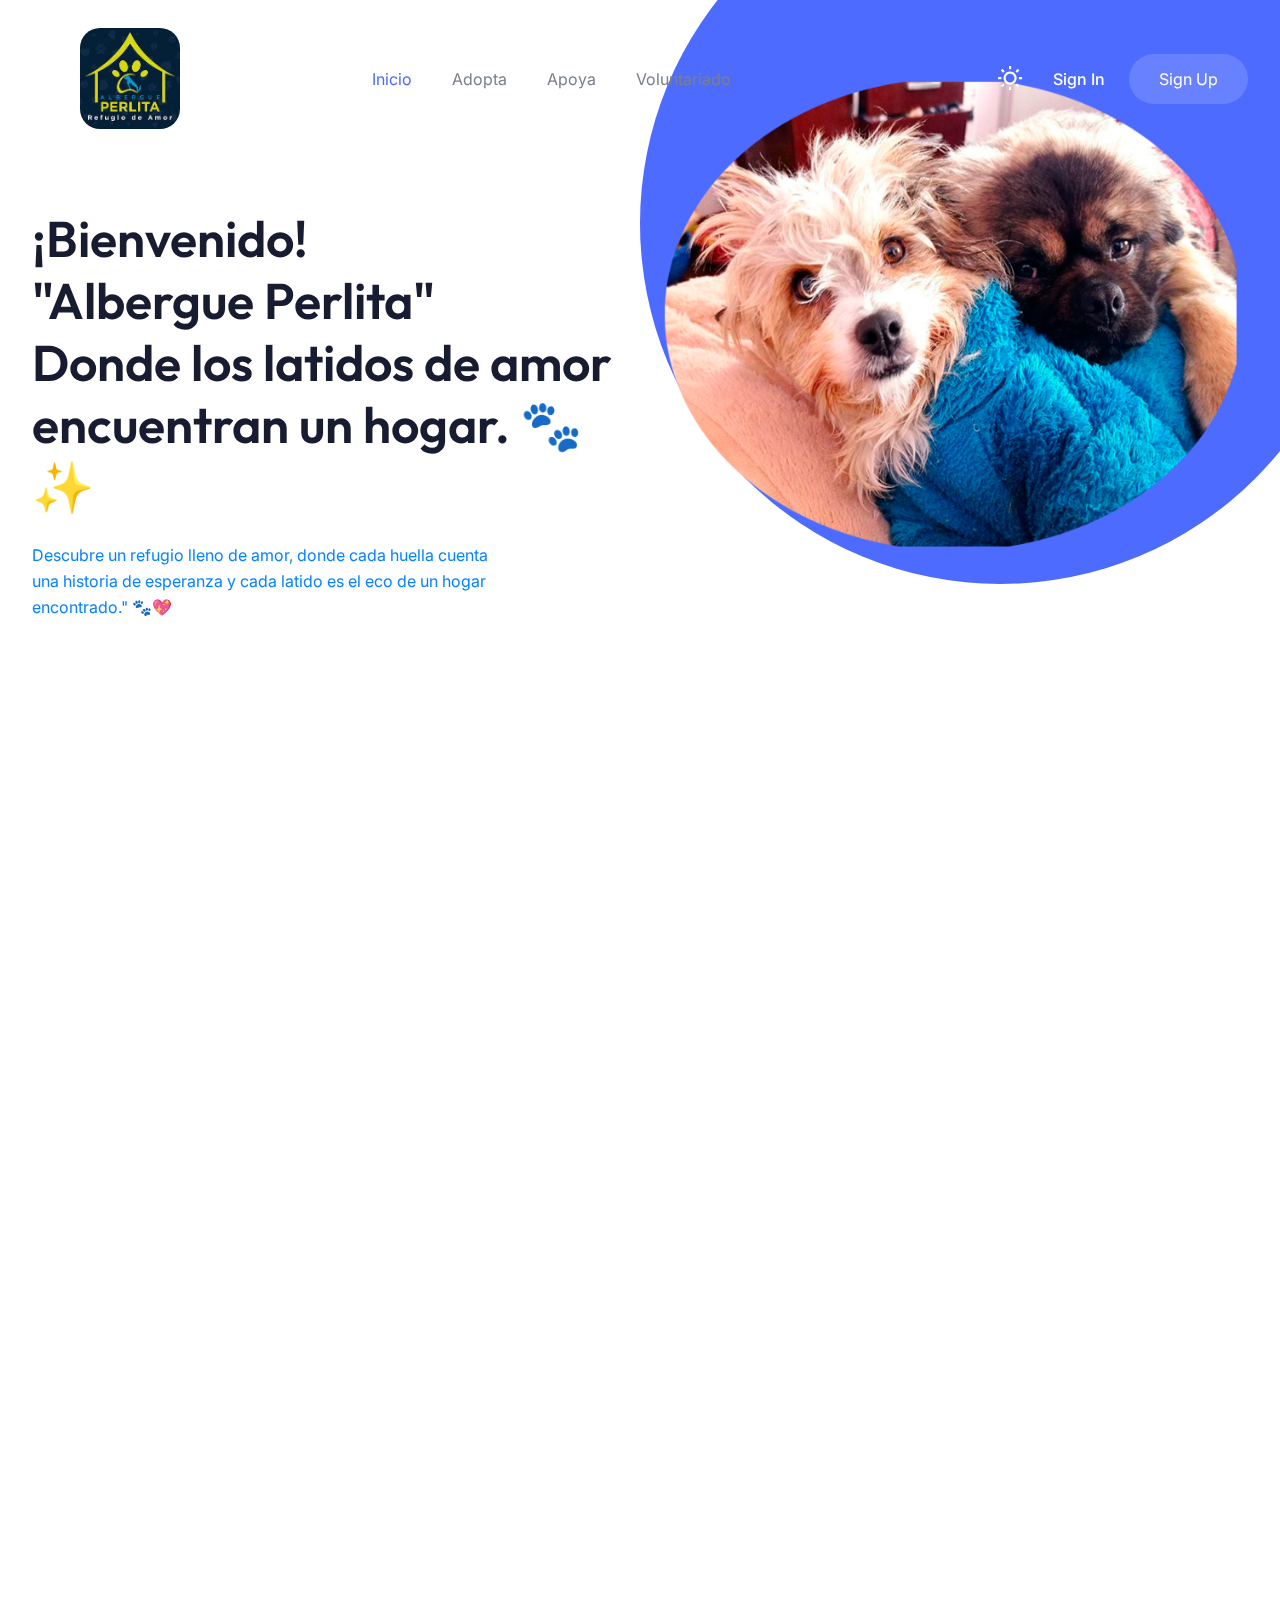
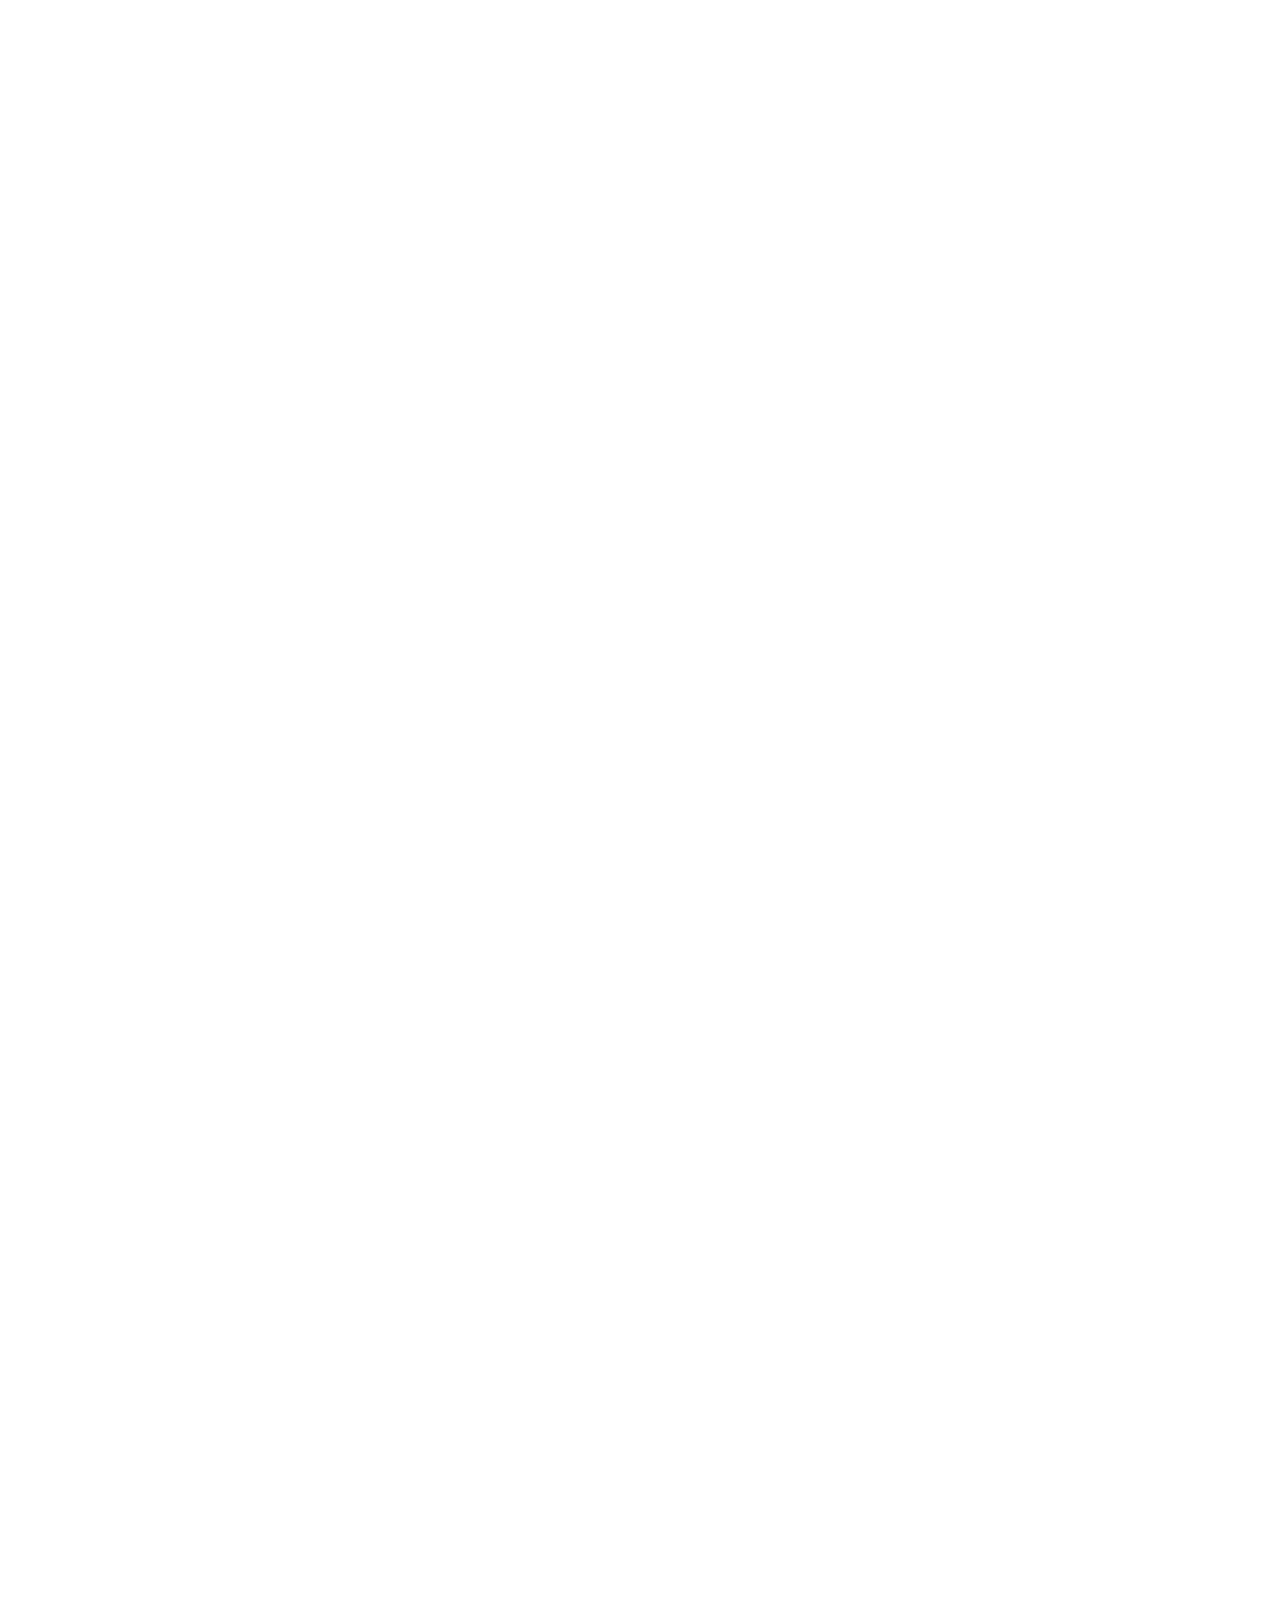
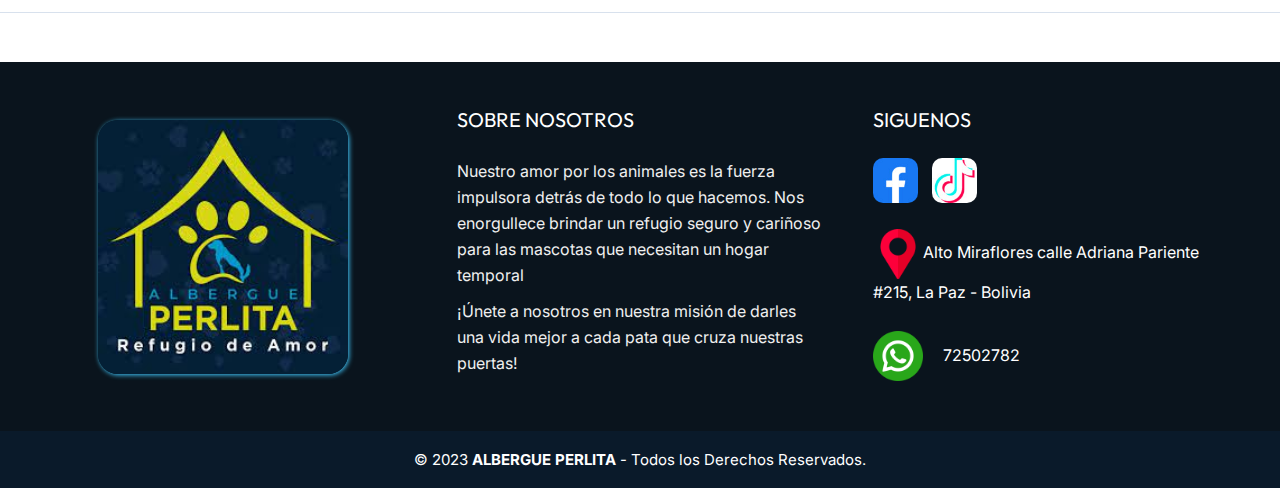
==== commit 11cc3f74: "MENU" ====
--- a/index.html
+++ b/index.html
@@ -10,7 +10,103 @@
     <link href="https://cdnjs.cloudflare.com/ajax/libs/font-awesome/5.13.0/css/all.min.css" rel="stylesheet">
     <link href="https://cdn.jsdelivr.net/npm/bootstrap@5.3.2/dist/css/bootstrap.min.css" rel="stylesheet" integrity="sha384-T3c6CoIi6uLrA9TneNEoa7RxnatzjcDSCmG1MXxSR1GAsXEV/Dwwykc2MPK8M2HN" crossorigin="anonymous">
 </head>
-<body>
+<body
+  x-data="{ page: 'home', 'darkMode': true, 'stickyMenu': false, 'navigationOpen': false, 'scrollTop': false }"
+  x-init="
+       darkMode = JSON.parse(localStorage.getItem('darkMode'));
+       $watch('darkMode', value => localStorage.setItem('darkMode', JSON.stringify(value)))"
+  :class="{'b eh': darkMode === true}"
+>
+  <header
+class="g s r vd ya cj"
+:class="{ 'hh sm _k dj bl ll' : stickyMenu }"
+@scroll.window="stickyMenu = (window.pageYOffset > 20) ? true : false"
+>
+<div class="bb ze ki xn 2xl:ud-px-0 oo wf yf i">
+  <div class="vd to/4 tc wf yf">
+    <a href="index.html">
+      <img class="om logoalbergue" src="img/logo.jpeg" alt="Logo Light" width="100" />
+      <img class="xc nm" src="img/logo.jpeg" alt="Logo Dark" width="100" />
+    </a>
+
+    <!-- Hamburger Toggle BTN -->
+    <button class="po rc" @click="navigationOpen = !navigationOpen">
+      <span class="rc i pf re pd">
+        <span class="du-block h q vd yc">
+          <span class="rc i r s eh um tg te rd eb ml jl dl" :class="{ 'ue el': !navigationOpen }"></span>
+          <span class="rc i r s eh um tg te rd eb ml jl fl" :class="{ 'ue qr': !navigationOpen }"></span>
+          <span class="rc i r s eh um tg te rd eb ml jl gl" :class="{ 'ue hl': !navigationOpen }"></span>
+        </span>
+        <span class="du-block h q vd yc lf">
+          <span class="rc eh um tg ml jl el h na r ve yc" :class="{ 'sd dl': !navigationOpen }"></span>
+          <span class="rc eh um tg ml jl qr h s pa vd rd" :class="{ 'sd rr': !navigationOpen }"></span>
+        </span>
+      </span>
+    </button>
+    <!-- Hamburger Toggle BTN -->
+  </div>
+
+  <div
+    class="vd wo/4 sd qo f ho oo wf yf"
+    :class="{ 'd hh rm sr td ud qg ug jc yh': navigationOpen }"
+  >
+    <nav>
+      <ul class="tc _o sf yo cg ep">
+        <li><a href="index.html" class="xl" :class="{ 'mk': page === 'home' }">Inicio</a></li>
+        <li><a href="adopta.html" class="xl">Adopta</a></li>
+        <li class="c i" x-data="{ dropdown: false }">
+          <a
+            href="apoya.html"
+            class="xl tc wf yf bg">
+            Apoya
+          </a>
+
+        
+          <!-- Dropdown End -->
+        </li>
+        <li><a href="voluntario.html" class="xl">Voluntariado</a></li>
+      </ul>
+    </nav>
+
+    <div class="tc wf ig pb no">
+      <div class="pc h io pa ra" :class="navigationOpen ? '!-ud-visible' : 'd'">
+        <label class="rc ab i">
+          <input type="checkbox" :value="darkMode" @change="darkMode = !darkMode" class="pf vd yc uk h r za ab" />
+          <!-- Icon Sun -->
+          <svg :class="{ 'wn' : page === 'home', 'xh' : page === 'home' && stickyMenu }" class="th om" width="25" height="25" viewBox="0 0 25 25" fill="none" xmlns="http://www.w3.org/2000/svg">
+            <path d="M12.0908 18.6363C10.3549 18.6363 8.69 17.9467 7.46249 16.7192C6.23497 15.4916 5.54537 13.8268 5.54537 12.0908C5.54537 10.3549 6.23497 8.69 7.46249 7.46249C8.69 6.23497 10.3549 5.54537 12.0908 5.54537C13.8268 5.54537 15.4916 6.23497 16.7192 7.46249C17.9467 8.69 18.6363 10.3549 18.6363 12.0908C18.6363 13.8268 17.9467 15.4916 16.7192 16.7192C15.4916 17.9467 13.8268 18.6363 12.0908 18.6363ZM12.0908 16.4545C13.2481 16.4545 14.358 15.9947 15.1764 15.1764C15.9947 14.358 16.4545 13.2481 16.4545 12.0908C16.4545 10.9335 15.9947 9.8236 15.1764 9.00526C14.358 8.18692 13.2481 7.72718 12.0908 7.72718C10.9335 7.72718 9.8236 8.18692 9.00526 9.00526C8.18692 9.8236 7.72718 10.9335 7.72718 12.0908C7.72718 13.2481 8.18692 14.358 9.00526 15.1764C9.8236 15.9947 10.9335 16.4545 12.0908 16.4545ZM10.9999 0.0908203H13.1817V3.36355H10.9999V0.0908203ZM10.9999 20.8181H13.1817V24.0908H10.9999V20.8181ZM2.83446 4.377L4.377 2.83446L6.69082 5.14828L5.14828 6.69082L2.83446 4.37809V4.377ZM17.4908 19.0334L19.0334 17.4908L21.3472 19.8046L19.8046 21.3472L17.4908 19.0334ZM19.8046 2.83337L21.3472 4.377L19.0334 6.69082L17.4908 5.14828L19.8046 2.83446V2.83337ZM5.14828 17.4908L6.69082 19.0334L4.377 21.3472L2.83446 19.8046L5.14828 17.4908ZM24.0908 10.9999V13.1817H20.8181V10.9999H24.0908ZM3.36355 10.9999V13.1817H0.0908203V10.9999H3.36355Z" fill=""/>
+          </svg>
+          <!-- Icon Sun -->
+          <img class="xc nm" src="images/icon-moon.svg" alt="Moon" />
+        </label>
+      </div>
+
+      <a href="signin.html" :class="{ 'nk yl' : page === 'home', 'ok' : page === 'home' && stickyMenu }" class="ek pk xl">Sign In</a>
+      <a href="signup.html" :class="{ 'hh/[0.15]' : page === 'home', 'sh' : page === 'home' && stickyMenu }" class="lk gh dk rg tc wf xf _l gi hi">Sign Up</a>
+    </div>
+  </div>
+</div>
+</header>
+
+
+
+
+
+
+
+
+
+
+
+
+
+
+
+
+
+
+
+<!--------------------------------------------v
     <nav>
         <input type="checkbox" id="check">
         <label for="check" class="checkbtn">
@@ -26,53 +122,97 @@
             <li><a href="voluntario.html">VOLUNTARIADO</a></li>
         </ul>
     </nav>
-
+-->
    
 <main>
-
-
-
-
-        <section class="section portadaPrincipal1">
-            <div id="carouselExampleCaptions" class="carousel slide">
-                <div class="carousel-indicators">
-                  <button type="button" data-bs-target="#carouselExampleCaptions" data-bs-slide-to="0" class="active" aria-current="true" aria-label="Slide 1"></button>
-                     <button type="button" data-bs-target="#carouselExampleCaptions" data-bs-slide-to="1" aria-label="Slide 2"></button>
-                  <button type="button" data-bs-target="#carouselExampleCaptions" data-bs-slide-to="2" aria-label="Slide 3"></button>
-                </div>
-                <div class="carousel-inner">
-                  <div class="carousel-item active">
-                    <img src="img/carrusel1.jpeg" class="d-block w-100" alt="...">
-                    <div class="carousel-caption d-none d-md-block">
-                      <h3 class="txt">Juntos, podemos cambiar el destino de los animales</h3>
-                      <p class="txt">Ayúdanos a darles a estos animales una segunda oportunidad</p>
-                    </div>
-                  </div>
-                  <div class="carousel-item">
-                    <img src="img/carrusel2.jpeg" class="d-block w-100" alt="...">
-                    <div class="carousel-caption d-none d-md-block">
-                      <h3 class="txt">Los latidos de sus patitas esperan un hogar cálido</h3>
-                      <p class="txt">Únete a nosotros para darles una vida mejor.</p>
-                    </div>
-                  </div>
-                  <div class="carousel-item">
-                    <img src="img/carrusel3.jpeg" class="d-block w-100" alt="...">
-                    <div class="carousel-caption d-none d-md-block">
-                      <h3 class="txt">Nuestra misión construir un mundo donde ningún ser se sienta abandonado</h3>
-                      <p class="txt"> No lo pienses mas, ¡Únete a nuestra causa!</p>
-                    </div>
-                  </div>
-                </div>
-                <button class="carousel-control-prev" type="button" data-bs-target="#carouselExampleCaptions" data-bs-slide="prev">
-                  <span class="carousel-control-prev-icon" aria-hidden="true"></span>
-                  <span class="visually-hidden">Previous</span>
-                </button>
-                <button class="carousel-control-next" type="button" data-bs-target="#carouselExampleCaptions" data-bs-slide="next">
-                  <span class="carousel-control-next-icon" aria-hidden="true"></span>
-                  <span class="visually-hidden">Next</span>
-                </button>
-              </div>
-        </section>
+<!---------------------------------------------------
+  <section class="section portadaPrincipal1">
+    <div id="carouselExampleCaptions" class="carousel slide">
+        <div class="carousel-indicators">
+          <button type="button" data-bs-target="#carouselExampleCaptions" data-bs-slide-to="0" class="active" aria-current="true" aria-label="Slide 1"></button>
+             <button type="button" data-bs-target="#carouselExampleCaptions" data-bs-slide-to="1" aria-label="Slide 2"></button>
+          <button type="button" data-bs-target="#carouselExampleCaptions" data-bs-slide-to="2" aria-label="Slide 3"></button>
+        </div>
+        <div class="carousel-inner">
+          <div class="carousel-item active">
+            <img src="img/carrusel1.jpeg" class="d-block w-100" alt="...">
+            <div class="carousel-caption d-none d-md-block">
+              <h3 class="txt">Juntos, podemos cambiar el destino de los animales</h3>
+              <p class="txt">Ayúdanos a darles a estos animales una segunda oportunidad</p>
+            </div>
+          </div>
+          <div class="carousel-item">
+            <img src="img/carrusel2.jpeg" class="d-block w-100" alt="...">
+            <div class="carousel-caption d-none d-md-block">
+              <h3 class="txt">Los latidos de sus patitas esperan un hogar cálido</h3>
+              <p class="txt">Únete a nosotros para darles una vida mejor.</p>
+            </div>
+          </div>
+          <div class="carousel-item">
+            <img src="img/carrusel3.jpeg" class="d-block w-100" alt="...">
+            <div class="carousel-caption d-none d-md-block">
+              <h3 class="txt">Nuestra misión construir un mundo donde ningún ser se sienta abandonado</h3>
+              <p class="txt"> No lo pienses mas, ¡Únete a nuestra causa!</p>
+            </div>
+          </div>
+        </div>
+        <button class="carousel-control-prev" type="button" data-bs-target="#carouselExampleCaptions" data-bs-slide="prev">
+          <span class="carousel-control-prev-icon" aria-hidden="true"></span>
+          <span class="visually-hidden">Previous</span>
+        </button>
+        <button class="carousel-control-next" type="button" data-bs-target="#carouselExampleCaptions" data-bs-slide="next">
+          <span class="carousel-control-next-icon" aria-hidden="true"></span>
+          <span class="visually-hidden">Next</span>
+        </button>
+      </div>
+</section>
+--------------------------------------------------->
+
+
+<!---------------- CABECERA --------------------------->
+<section class="gj do ir hj sp jr i pg">
+      
+  <div class="xc fn zd/2 2xl:ud-w-187.5 bd 2xl:ud-h-171.5 h q r">
+    <img src="images/shape-01.svg" alt="shape" class="xc 2xl:ud-block h t -ud-left-[10%] ua" />
+    <img src="images/shape-02.svg" alt="shape" class="xc 2xl:ud-block h u p va" />
+    <img src="images/shape-03.svg" alt="shape" class="xc 2xl:ud-block h v w va" />
+    <img src="images/shape-04.svg" alt="shape" class="h q r" />
+    <img src="img/PORTADA.png" alt="Woman" class="h q r ua"  width="700" height="1100"/>
+  </div>
+
+  
+  <div class="bb ze ki xn 2xl:ud-px-0">
+    <div class="tc _o">
+      <div class="animate_left jn/2">
+        <h1 class="fk vj zp or kk wm wb">¡Bienvenido! <br> "Albergue Perlita" <br>Donde los latidos de amor encuentran un hogar. 🐾✨</h1>
+        <p class="fq letrasAlbergue">
+          Descubre un refugio lleno de amor, donde cada huella cuenta una historia de esperanza y cada latido es el eco de un hogar encontrado." 🐾💖
+        </p>
+
+      </div>
+    </div>
+  </div>
+</section>
+<!---------------------------------------------------------->
+
+
+
+
+
+
+
+
+
+  
+
+
+
+
+
+
+
+
+
 
 
 <!------------- MIS,VIS,VAL------------->
@@ -98,23 +238,23 @@
             <div class="wc qf pn xo ng">
               <!-- Service Item -->
               <div class="animate_top sg oi pi zq ml il am cn _m">
-                <img src="img/mision.png" alt="Icon" width="150px" />
-                <h4 class="ek zj kk wm nb _b">MISION</h4>
-                <p>Nuestra misión es rescatar a animales en situación de abandono, nos dedicamos apasionadamente a brindar un refugio seguro y amoroso para animales rescatados. Nuestra misión es ofrecer una segunda oportunidad a aquellos que han enfrentado dificultades en la vida, proporcionándoles cuidado, rehabilitación y la posibilidad de encontrar un hogar lleno de amor y compasión. Trabajamos incansablemente para fomentar la adopción responsable y para crear conciencia sobre la importancia de tratar a todos los seres vivos con respeto y empatía.</p>
+                <center><img src="img/mision.png" alt="Icon" width="150px" />
+                <h4 class="ek zj kk wm nb _b texto1">MISION</h4></center> 
+                <p class="wm">Nuestra misión es rescatar a animales en situación de abandono, nos dedicamos apasionadamente a brindar un refugio seguro y amoroso para animales rescatados. Nuestra misión es ofrecer una segunda oportunidad a aquellos que han enfrentado dificultades en la vida, proporcionándoles cuidado, rehabilitación y la posibilidad de encontrar un hogar lleno de amor y compasión. Trabajamos incansablemente para fomentar la adopción responsable y para crear conciencia sobre la importancia de tratar a todos los seres vivos con respeto y empatía.</p>
               </div>
   
               <!-- Service Item -->
               <div class="animate_top sg oi pi zq ml il am cn _m">
-                <img src="img/vision.png" alt="Icon" width="150px" />
-                <h4 class="ek zj kk wm nb _b">VISION</h4>
-                Aspiramos a construir un mundo donde cada animal tenga la oportunidad de vivir una vida plena y feliz en un hogar amoroso. Visualizamos un albergue que no solo rescata y cuida, sino que también educa y empodera a la comunidad para ser defensores activos de los derechos de los animales. Nuestra visión es ser un faro de esperanza, inspirando a otros a unirse a nuestra causa y contribuir al bienestar de todos los seres vivos.<p></p>
-              </div>
+                <center><img src="img/vision.png" alt="Icon" width="150px" />
+                <h4 class="ek zj kk wm nb _b texto1">VISION</h4></center>
+               <p class="wm">Aspiramos a construir un mundo donde cada animal tenga la oportunidad de vivir una vida plena y feliz en un hogar amoroso. Visualizamos un albergue que no solo rescata y cuida, sino que también educa y empodera a la comunidad para ser defensores activos de los derechos de los animales. Nuestra visión es ser un faro de esperanza, inspirando a otros a unirse a nuestra causa y contribuir al bienestar de todos los seres vivos.<p></p>
+              </p></div>
   
               <!-- Service Item -->
               <div class="animate_top sg oi pi zq ml il am cn _m">
-                <img src="img/valores.png" alt="Icon" width="150px" />
-                <h4 class="ek zj kk wm nb _b">VALORES</h4>
-                <p>En nuestro albergue, nos regimos por una sólida base de valores que definen nuestra esencia. El amor es el motor que impulsa cada acción, guiados por un profundo respeto hacia todos los seres vivos. La dedicación inflexible hacia el bienestar animal nos impulsa a brindar cuidado y amor sin reservas. Practicamos la empatía, reconociendo y respondiendo a las experiencias individuales de cada rescatado. Nuestra integridad es innegociable, actuando con honestidad y transparencia en todo momento. La colaboración es la fuerza que une a nuestra comunidad, trabajando juntos para maximizar nuestro impacto.</p>
+                <center><img src="img/valores.png" alt="Icon" width="150px" />
+                <h4 class="ek zj kk wm nb _b">VALORES</h4></center>
+                <p class="wm">En nuestro albergue, nos regimos por una sólida base de valores que definen nuestra esencia. El amor es el motor que impulsa cada acción, guiados por un profundo respeto hacia todos los seres vivos. La dedicación inflexible hacia el bienestar animal nos impulsa a brindar cuidado y amor sin reservas. Practicamos la empatía, reconociendo y respondiendo a las experiencias individuales de cada rescatado. Nuestra integridad es innegociable, actuando con honestidad y transparencia en todo momento. La colaboración es la fuerza que une a nuestra comunidad, trabajando juntos para maximizar nuestro impacto.</p>
               </div>
             </div>
           </div>
--- a/style/style.css
+++ b/style/style.css
@@ -7,6 +7,15 @@
     box-sizing: border-box;
 }
 
+@import url('https://fonts.googleapis.com/css2?family=Lobster+Two:ital,wght@0,700;1,400&family=Londrina+Solid:wght@900&display=swap');
+div h4 {
+    font-family: 'Lobster Two';
+    font-size: 30px;
+}
+
+
+
+
 /*main {
     background-image: url(/img/textura5.jpg); 
     background-repeat: repeat; 
@@ -15,6 +24,7 @@
 
 
 /************** MENU ******************/
+/*
 nav{
     background: #009ac6;
     height: 80px;
@@ -112,16 +122,17 @@
         left:0;
     }
 }
-
+*/
 /****************** PORTADA ****************************/ 
+/*
 .txt {
     color:  #d7d118 !important;
     background-color:#009ac6;
     border-radius: 15px;
 }
-
+*/
 /****************** BODY **********************/
-
+/*
 .portadaPrincipal1 {
     width:100%; 
     height:auto !important; 
@@ -132,7 +143,7 @@
     margin: 0px;
 }
 
-*/
+
 main {
     display: grid;
     grid-template-columns: 1fr; 
@@ -183,6 +194,7 @@
 
 
 
+
 /*********************** CARDS *******************************************/
 /*
 .texto {
@@ -264,6 +276,27 @@
   }
 
 */
+/***************menu*****************/
+.logoalbergue {
+    border-radius: 20px;
+}
+
+section.ji.gp.uq.\32 xl\:ud-py-35.pg { /*margen a top del la portada adopta*/
+    margin-top: 9rem;
+}
+
+header.g.s.r.vd.ya.cj { /*menu paddind izquierda*/
+    padding-left: 3rem;
+}
+
+.letrasAlbergue {
+    color: #0783ff;
+}
+
+img.w-full {   /*bordes de fotos de cartas*/
+    border-radius: 20px;
+}   
+
 
 /****************** FOOTER *********************/
 
@@ -344,19 +377,19 @@
 
 /************ iconos redes ****************************/
 .facebook { 
-   background: url(/img/facebook.jpg);
+   background: url(../img/facebook.jpg);
    background-size: cover;
 }
 .instagram { 
-    background: url(/img/instagram.jpg);
+    background: url(img/instagram.jpg);
     background-size: cover;
  }
  .twiter { 
-    background: url(/img/twiter.jpg);
+    background: url(img/twiter.jpg);
     background-size: cover;
  }
  .tiktok { 
-    background: url(/img/tik\ tok.jpg);
+    background: url(../img/tiktok.jpg);
     background-size: cover;
  }
 
@@ -555,4 +588,57 @@
     opacity: 0.4;
     transition: 1s; 
     transform: scale(1.4) !important; 
+}
+
+
+.adopta {
+    border-radius: 20px !important;
+  }
+  .adopta:hover {
+    opacity: 0.8;
+    transition: 1s;
+    transform: scale(1.1);
+  }
+  
+  section.ji.gp.uq.\32 xl\:ud-py-35.pg {
+    width: 100%;
+    padding: 30px;
+  }
+
+  section#support {
+    MARGIN-BOTTOM: 0%;
+    MARGIN-TOP: -10%;
+}
+
+.i.va.bb.ye.ki.xn.wq.jb.mo {
+    LEFT: 27%;
+    POSITION: RELATIVE;
+    MARGIN: -7%;
+    PADDING: 0%;
+    bottom: -15%;
+}
+
+
+
+section#support {
+    height: 1200px;
+}
+
+section.pj.vp.mr.amigos {
+    margin-top: 9rem;
+    margin-bottom: 15rem;
+}
+.animate_top.bb.ze.rj.ki.xn.vq {
+    margin-top: 5rem !important;
+}
+.requisito {
+    margin-top: 48rem;
+}
+
+section.ji.gp.uq.\32 xl\:ud-py-35.pg {
+    height: 44rem;
+}
+
+div a img { /*bordes de imagenes amigos*/
+    border-radius: 10px;
 }--- a/style/style2.css
+++ b/style/style2.css
@@ -1,2600 +1,2588 @@
-  
-@import url(https://fonts.googleapis.com/css2?family=Inter:wght@400;500;600;700&family=Outfit:wght@300;400;500;600;700&display=swap);
-/*!********************************************************************************************************************************!*\
-  !*** css ./node_modules/css-loader/dist/cjs.js!./node_modules/postcss-loader/dist/cjs.js!./node_modules/swiper/swiper.min.css ***!
-  \********************************************************************************************************************************/
-/**
- * Swiper 8.4.2
- * Most modern mobile touch slider and framework with hardware accelerated transitions
- * https://swiperjs.com
- *
- * Copyright 2014-2022 Vladimir Kharlampidi
- *
- * Released under the MIT License
- *
- * Released on: September 15, 2022
- */
-
-@font-face{font-family:swiper-icons;src:url("data:application/font-woff;charset=utf-8;base64, [base64]//wADZ2x5ZgAAAywAAADMAAAD2MHtryVoZWFkAAABbAAAADAAAAA2E2+eoWhoZWEAAAGcAAAAHwAAACQC9gDzaG10eAAAAigAAAAZAAAArgJkABFsb2NhAAAC0AAAAFoAAABaFQAUGG1heHAAAAG8AAAAHwAAACAAcABAbmFtZQAAA/gAAAE5AAACXvFdBwlwb3N0AAAFNAAAAGIAAACE5s74hXjaY2BkYGAAYpf5Hu/j+W2+MnAzMYDAzaX6QjD6/4//Bxj5GA8AuRwMYGkAPywL13jaY2BkYGA88P8Agx4j+/8fQDYfA1AEBWgDAIB2BOoAeNpjYGRgYNBh4GdgYgABEMnIABJzYNADCQAACWgAsQB42mNgYfzCOIGBlYGB0YcxjYGBwR1Kf2WQZGhhYGBiYGVmgAFGBiQQkOaawtDAoMBQxXjg/wEGPcYDDA4wNUA2CCgwsAAAO4EL6gAAeNpj2M0gyAACqxgGNWBkZ2D4/wMA+xkDdgAAAHjaY2BgYGaAYBkGRgYQiAHyGMF8FgYHIM3DwMHABGQrMOgyWDLEM1T9/w8UBfEMgLzE////P/5//f/V/xv+r4eaAAeMbAxwIUYmIMHEgKYAYjUcsDAwsLKxc3BycfPw8jEQA/[base64]/uznmfPFBNODM2K7MTQ45YEAZqGP81AmGGcF3iPqOop0r1SPTaTbVkfUe4HXj97wYE+yNwWYxwWu4v1ugWHgo3S1XdZEVqWM7ET0cfnLGxWfkgR42o2PvWrDMBSFj/IHLaF0zKjRgdiVMwScNRAoWUoH78Y2icB/yIY09An6AH2Bdu/UB+yxopYshQiEvnvu0dURgDt8QeC8PDw7Fpji3fEA4z/PEJ6YOB5hKh4dj3EvXhxPqH/SKUY3rJ7srZ4FZnh1PMAtPhwP6fl2PMJMPDgeQ4rY8YT6Gzao0eAEA409DuggmTnFnOcSCiEiLMgxCiTI6Cq5DZUd3Qmp10vO0LaLTd2cjN4fOumlc7lUYbSQcZFkutRG7g6JKZKy0RmdLY680CDnEJ+UMkpFFe1RN7nxdVpXrC4aTtnaurOnYercZg2YVmLN/d/gczfEimrE/fs/bOuq29Zmn8tloORaXgZgGa78yO9/cnXm2BpaGvq25Dv9S4E9+5SIc9PqupJKhYFSSl47+Qcr1mYNAAAAeNptw0cKwkAAAMDZJA8Q7OUJvkLsPfZ6zFVERPy8qHh2YER+3i/BP83vIBLLySsoKimrqKqpa2hp6+jq6RsYGhmbmJqZSy0sraxtbO3sHRydnEMU4uR6yx7JJXveP7WrDycAAAAAAAH//wACeNpjYGRgYOABYhkgZgJCZgZNBkYGLQZtIJsFLMYAAAw3ALgAeNolizEKgDAQBCchRbC2sFER0YD6qVQiBCv/H9ezGI6Z5XBAw8CBK/m5iQQVauVbXLnOrMZv2oLdKFa8Pjuru2hJzGabmOSLzNMzvutpB3N42mNgZGBg4GKQYzBhYMxJLMlj4GBgAYow/P/PAJJhLM6sSoWKfWCAAwDAjgbRAAB42mNgYGBkAIIbCZo5IPrmUn0hGA0AO8EFTQAA");font-weight:400;font-style:normal}:root{--swiper-theme-color:#007aff}.swiper{margin-left:auto;margin-right:auto;position:relative;overflow:hidden;list-style:none;padding:0;z-index:1}.swiper-vertical>.swiper-wrapper{flex-direction:column}.swiper-wrapper{position:relative;width:100%;height:100%;z-index:1;display:flex;transition-property:transform;box-sizing:content-box}.swiper-android .swiper-slide,.swiper-wrapper{transform:translate3d(0px,0,0)}.swiper-pointer-events{touch-action:pan-y}.swiper-pointer-events.swiper-vertical{touch-action:pan-x}.swiper-slide{flex-shrink:0;width:100%;height:100%;position:relative;transition-property:transform}.swiper-slide-invisible-blank{visibility:hidden}.swiper-autoheight,.swiper-autoheight .swiper-slide{height:auto}.swiper-autoheight .swiper-wrapper{align-items:flex-start;transition-property:transform,height}.swiper-backface-hidden .swiper-slide{transform:translateZ(0);-webkit-backface-visibility:hidden;backface-visibility:hidden}.swiper-3d,.swiper-3d.swiper-css-mode .swiper-wrapper{perspective:1200px}.swiper-3d .swiper-cube-shadow,.swiper-3d .swiper-slide,.swiper-3d .swiper-slide-shadow,.swiper-3d .swiper-slide-shadow-bottom,.swiper-3d .swiper-slide-shadow-left,.swiper-3d .swiper-slide-shadow-right,.swiper-3d .swiper-slide-shadow-top,.swiper-3d .swiper-wrapper{transform-style:preserve-3d}.swiper-3d .swiper-slide-shadow,.swiper-3d .swiper-slide-shadow-bottom,.swiper-3d .swiper-slide-shadow-left,.swiper-3d .swiper-slide-shadow-right,.swiper-3d .swiper-slide-shadow-top{position:absolute;left:0;top:0;width:100%;height:100%;pointer-events:none;z-index:10}.swiper-3d .swiper-slide-shadow{background:rgba(0,0,0,.15)}.swiper-3d .swiper-slide-shadow-left{background-image:linear-gradient(to left,rgba(0,0,0,.5),rgba(0,0,0,0))}.swiper-3d .swiper-slide-shadow-right{background-image:linear-gradient(to right,rgba(0,0,0,.5),rgba(0,0,0,0))}.swiper-3d .swiper-slide-shadow-top{background-image:linear-gradient(to top,rgba(0,0,0,.5),rgba(0,0,0,0))}.swiper-3d .swiper-slide-shadow-bottom{background-image:linear-gradient(to bottom,rgba(0,0,0,.5),rgba(0,0,0,0))}.swiper-css-mode>.swiper-wrapper{overflow:auto;scrollbar-width:none;-ms-overflow-style:none}.swiper-css-mode>.swiper-wrapper::-webkit-scrollbar{display:none}.swiper-css-mode>.swiper-wrapper>.swiper-slide{scroll-snap-align:start start}.swiper-horizontal.swiper-css-mode>.swiper-wrapper{-ms-scroll-snap-type:x mandatory;scroll-snap-type:x mandatory}.swiper-vertical.swiper-css-mode>.swiper-wrapper{-ms-scroll-snap-type:y mandatory;scroll-snap-type:y mandatory}.swiper-centered>.swiper-wrapper::before{content:'';flex-shrink:0;order:9999}.swiper-centered.swiper-horizontal>.swiper-wrapper>.swiper-slide:first-child{-webkit-margin-start:var(--swiper-centered-offset-before);margin-inline-start:var(--swiper-centered-offset-before)}.swiper-centered.swiper-horizontal>.swiper-wrapper::before{height:100%;min-height:1px;width:var(--swiper-centered-offset-after)}.swiper-centered.swiper-vertical>.swiper-wrapper>.swiper-slide:first-child{-webkit-margin-before:var(--swiper-centered-offset-before);margin-block-start:var(--swiper-centered-offset-before)}.swiper-centered.swiper-vertical>.swiper-wrapper::before{width:100%;min-width:1px;height:var(--swiper-centered-offset-after)}.swiper-centered>.swiper-wrapper>.swiper-slide{scroll-snap-align:center center}
-/*!*******************************************************************************************************************************************************!*\
-  !*** css ./node_modules/css-loader/dist/cjs.js!./node_modules/postcss-loader/dist/cjs.js!./node_modules/swiper/modules/pagination/pagination.min.css ***!
-  \*******************************************************************************************************************************************************/
-.swiper-pagination{position:absolute;text-align:center;transition:.3s opacity;transform:translate3d(0,0,0);z-index:10}.swiper-pagination.swiper-pagination-hidden{opacity:0}.swiper-pagination-disabled>.swiper-pagination,.swiper-pagination.swiper-pagination-disabled{display:none!important}.swiper-horizontal>.swiper-pagination-bullets,.swiper-pagination-bullets.swiper-pagination-horizontal,.swiper-pagination-custom,.swiper-pagination-fraction{bottom:10px;left:0;width:100%}.swiper-pagination-bullets-dynamic{overflow:hidden;font-size:0}.swiper-pagination-bullets-dynamic .swiper-pagination-bullet{transform:scale(.33);position:relative}.swiper-pagination-bullets-dynamic .swiper-pagination-bullet-active{transform:scale(1)}.swiper-pagination-bullets-dynamic .swiper-pagination-bullet-active-main{transform:scale(1)}.swiper-pagination-bullets-dynamic .swiper-pagination-bullet-active-prev{transform:scale(.66)}.swiper-pagination-bullets-dynamic .swiper-pagination-bullet-active-prev-prev{transform:scale(.33)}.swiper-pagination-bullets-dynamic .swiper-pagination-bullet-active-next{transform:scale(.66)}.swiper-pagination-bullets-dynamic .swiper-pagination-bullet-active-next-next{transform:scale(.33)}.swiper-pagination-bullet{width:var(--swiper-pagination-bullet-width,var(--swiper-pagination-bullet-size,8px));height:var(--swiper-pagination-bullet-height,var(--swiper-pagination-bullet-size,8px));display:inline-block;border-radius:50%;background:var(--swiper-pagination-bullet-inactive-color,#000);opacity:var(--swiper-pagination-bullet-inactive-opacity, .2)}button.swiper-pagination-bullet{border:none;margin:0;padding:0;box-shadow:none;-webkit-appearance:none;-moz-appearance:none;appearance:none}.swiper-pagination-clickable .swiper-pagination-bullet{cursor:pointer}.swiper-pagination-bullet:only-child{display:none!important}.swiper-pagination-bullet-active{opacity:var(--swiper-pagination-bullet-opacity, 1);background:var(--swiper-pagination-color,var(--swiper-theme-color))}.swiper-pagination-vertical.swiper-pagination-bullets,.swiper-vertical>.swiper-pagination-bullets{right:10px;top:50%;transform:translate3d(0px,-50%,0)}.swiper-pagination-vertical.swiper-pagination-bullets .swiper-pagination-bullet,.swiper-vertical>.swiper-pagination-bullets .swiper-pagination-bullet{margin:var(--swiper-pagination-bullet-vertical-gap,6px) 0;display:block}.swiper-pagination-vertical.swiper-pagination-bullets.swiper-pagination-bullets-dynamic,.swiper-vertical>.swiper-pagination-bullets.swiper-pagination-bullets-dynamic{top:50%;transform:translateY(-50%);width:8px}.swiper-pagination-vertical.swiper-pagination-bullets.swiper-pagination-bullets-dynamic .swiper-pagination-bullet,.swiper-vertical>.swiper-pagination-bullets.swiper-pagination-bullets-dynamic .swiper-pagination-bullet{display:inline-block;transition:.2s transform,.2s top}.swiper-horizontal>.swiper-pagination-bullets .swiper-pagination-bullet,.swiper-pagination-horizontal.swiper-pagination-bullets .swiper-pagination-bullet{margin:0 var(--swiper-pagination-bullet-horizontal-gap,4px)}.swiper-horizontal>.swiper-pagination-bullets.swiper-pagination-bullets-dynamic,.swiper-pagination-horizontal.swiper-pagination-bullets.swiper-pagination-bullets-dynamic{left:50%;transform:translateX(-50%);white-space:nowrap}.swiper-horizontal>.swiper-pagination-bullets.swiper-pagination-bullets-dynamic .swiper-pagination-bullet,.swiper-pagination-horizontal.swiper-pagination-bullets.swiper-pagination-bullets-dynamic .swiper-pagination-bullet{transition:.2s transform,.2s left}.swiper-horizontal.swiper-rtl>.swiper-pagination-bullets-dynamic .swiper-pagination-bullet{transition:.2s transform,.2s right}.swiper-pagination-progressbar{background:rgba(0,0,0,.25);position:absolute}.swiper-pagination-progressbar .swiper-pagination-progressbar-fill{background:var(--swiper-pagination-color,var(--swiper-theme-color));position:absolute;left:0;top:0;width:100%;height:100%;transform:scale(0);transform-origin:left top}.swiper-rtl .swiper-pagination-progressbar .swiper-pagination-progressbar-fill{transform-origin:right top}.swiper-horizontal>.swiper-pagination-progressbar,.swiper-pagination-progressbar.swiper-pagination-horizontal,.swiper-pagination-progressbar.swiper-pagination-vertical.swiper-pagination-progressbar-opposite,.swiper-vertical>.swiper-pagination-progressbar.swiper-pagination-progressbar-opposite{width:100%;height:4px;left:0;top:0}.swiper-horizontal>.swiper-pagination-progressbar.swiper-pagination-progressbar-opposite,.swiper-pagination-progressbar.swiper-pagination-horizontal.swiper-pagination-progressbar-opposite,.swiper-pagination-progressbar.swiper-pagination-vertical,.swiper-vertical>.swiper-pagination-progressbar{width:4px;height:100%;left:0;top:0}.swiper-pagination-lock{display:none}
-/*!*******************************************************************************************************************!*\
-  !*** css ./node_modules/css-loader/dist/cjs.js!./node_modules/postcss-loader/dist/cjs.js!./src/css/style.css (1) ***!
-  \*******************************************************************************************************************/
-/*
-! tailwindcss v3.1.8 | MIT License | https://tailwindcss.com
-*/
-
-/*
-1. Prevent padding and border from affecting element width. (https://github.com/mozdevs/cssremedy/issues/4)
-2. Allow adding a border to an element by just adding a border-width. (https://github.com/tailwindcss/tailwindcss/pull/116)
-*/
-
-*,
-::before,
-::after {
-  box-sizing: border-box; /* 1 */
-  border-width: 0; /* 2 */
-  border-style: solid; /* 2 */
-  border-color: currentColor; /* 2 */
-}
-
-::before,
-::after {
-  --tw-content: '';
-}
-
-/*
-1. Use a consistent sensible line-height in all browsers.
-2. Prevent adjustments of font size after orientation changes in iOS.
-3. Use a more readable tab size.
-4. Use the user's configured `sans` font-family by default.
-*/
-
-html {
-  line-height: 1.5; /* 1 */
-  -webkit-text-size-adjust: 100%; /* 2 */
-  -moz-tab-size: 4; /* 3 */
-  -o-tab-size: 4;
-     tab-size: 4; /* 3 */
-  font-family: ui-sans-serif, system-ui, -apple-system, BlinkMacSystemFont, "Segoe UI", Roboto, "Helvetica Neue", Arial, "Noto Sans", sans-serif, "Apple Color Emoji", "Segoe UI Emoji", "Segoe UI Symbol", "Noto Color Emoji"; /* 4 */
-}
-
-/*
-1. Remove the margin in all browsers.
-2. Inherit line-height from `html` so users can set them as a class directly on the `html` element.
-*/
-
-body {
-  margin: 0; /* 1 */
-  line-height: inherit; /* 2 */
-}
-
-/*
-1. Add the correct height in Firefox.
-2. Correct the inheritance of border color in Firefox. (https://bugzilla.mozilla.org/show_bug.cgi?id=190655)
-3. Ensure horizontal rules are visible by default.
-*/
-
-hr {
-  height: 0; /* 1 */
-  color: inherit; /* 2 */
-  border-top-width: 1px; /* 3 */
-}
-
-/*
-Add the correct text decoration in Chrome, Edge, and Safari.
-*/
-
-abbr:where([title]) {
-  -webkit-text-decoration: underline dotted;
-          text-decoration: underline dotted;
-}
-
-/*
-Remove the default font size and weight for headings.
-*/
-
-h1,
-h2,
-h3,
-h4,
-h5,
-h6 {
-  font-size: inherit;
-  font-weight: inherit;
-}
-
-/*
-Reset links to optimize for opt-in styling instead of opt-out.
-*/
-
-a {
-  color: inherit;
-  text-decoration: inherit;
-}
-
-/*
-Add the correct font weight in Edge and Safari.
-*/
-
-b,
-strong {
-  font-weight: bolder;
-}
-
-/*
-1. Use the user's configured `mono` font family by default.
-2. Correct the odd `em` font sizing in all browsers.
-*/
-
-code,
-kbd,
-samp,
-pre {
-  font-family: ui-monospace, SFMono-Regular, Menlo, Monaco, Consolas, "Liberation Mono", "Courier New", monospace; /* 1 */
-  font-size: 1em; /* 2 */
-}
-
-/*
-Add the correct font size in all browsers.
-*/
-
-small {
-  font-size: 80%;
-}
-
-/*
-Prevent `sub` and `sup` elements from affecting the line height in all browsers.
-*/
-
-sub,
-sup {
-  font-size: 75%;
-  line-height: 0;
-  position: relative;
-  vertical-align: baseline;
-}
-
-sub {
-  bottom: -0.25em;
-}
-
-sup {
-  top: -0.5em;
-}
-
-/*
-1. Remove text indentation from table contents in Chrome and Safari. (https://bugs.chromium.org/p/chromium/issues/detail?id=999088, https://bugs.webkit.org/show_bug.cgi?id=201297)
-2. Correct table border color inheritance in all Chrome and Safari. (https://bugs.chromium.org/p/chromium/issues/detail?id=935729, https://bugs.webkit.org/show_bug.cgi?id=195016)
-3. Remove gaps between table borders by default.
-*/
-
-table {
-  text-indent: 0; /* 1 */
-  border-color: inherit; /* 2 */
-  border-collapse: collapse; /* 3 */
-}
-
-/*
-1. Change the font styles in all browsers.
-2. Remove the margin in Firefox and Safari.
-3. Remove default padding in all browsers.
-*/
-
-button,
-input,
-optgroup,
-select,
-textarea {
-  font-family: inherit; /* 1 */
-  font-size: 100%; /* 1 */
-  font-weight: inherit; /* 1 */
-  line-height: inherit; /* 1 */
-  color: inherit; /* 1 */
-  margin: 0; /* 2 */
-  padding: 0; /* 3 */
-}
-
-/*
-Remove the inheritance of text transform in Edge and Firefox.
-*/
-
-button,
-select {
-  text-transform: none;
-}
-
-/*
-1. Correct the inability to style clickable types in iOS and Safari.
-2. Remove default button styles.
-*/
-
-button,
-[type='button'],
-[type='reset'],
-[type='submit'] {
-  -webkit-appearance: button; /* 1 */
-  background-color: transparent; /* 2 */
-  background-image: none; /* 2 */
-}
-
-/*
-Use the modern Firefox focus style for all focusable elements.
-*/
-
-:-moz-focusring {
-  outline: auto;
-}
-
-/*
-Remove the additional `:invalid` styles in Firefox. (https://github.com/mozilla/gecko-dev/blob/2f9eacd9d3d995c937b4251a5557d95d494c9be1/layout/style/res/forms.css#L728-L737)
-*/
-
-:-moz-ui-invalid {
-  box-shadow: none;
-}
-
-/*
-Add the correct vertical alignment in Chrome and Firefox.
-*/
-
-progress {
-  vertical-align: baseline;
-}
-
-/*
-Correct the cursor style of increment and decrement buttons in Safari.
-*/
-
-::-webkit-inner-spin-button,
-::-webkit-outer-spin-button {
-  height: auto;
-}
-
-/*
-1. Correct the odd appearance in Chrome and Safari.
-2. Correct the outline style in Safari.
-*/
-
-[type='search'] {
-  -webkit-appearance: textfield; /* 1 */
-  outline-offset: -2px; /* 2 */
-}
-
-/*
-Remove the inner padding in Chrome and Safari on macOS.
-*/
-
-::-webkit-search-decoration {
-  -webkit-appearance: none;
-}
-
-/*
-1. Correct the inability to style clickable types in iOS and Safari.
-2. Change font properties to `inherit` in Safari.
-*/
-
-::-webkit-file-upload-button {
-  -webkit-appearance: button; /* 1 */
-  font: inherit; /* 2 */
-}
-
-/*
-Add the correct display in Chrome and Safari.
-*/
-
-summary {
-  display: list-item;
-}
-
-/*
-Removes the default spacing and border for appropriate elements.
-*/
-
-blockquote,
-dl,
-dd,
-h1,
-h2,
-h3,
-h4,
-h5,
-h6,
-hr,
-figure,
-p,
-pre {
-  margin: 0;
-}
-
-fieldset {
-  margin: 0;
-  padding: 0;
-}
-
-legend {
-  padding: 0;
-}
-
-ol,
-ul,
-menu {
-  list-style: none;
-  margin: 0;
-  padding: 0;
-}
-
-/*
-Prevent resizing textareas horizontally by default.
-*/
-
-textarea {
-  resize: vertical;
-}
-
-/*
-1. Reset the default placeholder opacity in Firefox. (https://github.com/tailwindlabs/tailwindcss/issues/3300)
-2. Set the default placeholder color to the user's configured gray 400 color.
-*/
-
-input::-moz-placeholder, textarea::-moz-placeholder {
-  opacity: 1; /* 1 */
-  color: #9ca3af; /* 2 */
-}
-
-input:-ms-input-placeholder, textarea:-ms-input-placeholder {
-  opacity: 1; /* 1 */
-  color: #9ca3af; /* 2 */
-}
-
-input::placeholder,
-textarea::placeholder {
-  opacity: 1; /* 1 */
-  color: #9ca3af; /* 2 */
-}
-
-/*
-Set the default cursor for buttons.
-*/
-
-button,
-[role="button"] {
-  cursor: pointer;
-}
-
-/*
-Make sure disabled buttons don't get the pointer cursor.
-*/
-
-:disabled {
-  cursor: default;
-}
-
-/*
-1. Make replaced elements `display: block` by default. (https://github.com/mozdevs/cssremedy/issues/14)
-2. Add `vertical-align: middle` to align replaced elements more sensibly by default. (https://github.com/jensimmons/cssremedy/issues/14#issuecomment-634934210)
-   This can trigger a poorly considered lint error in some tools but is included by design.
-*/
-
-img,
-svg,
-video,
-canvas,
-audio,
-iframe,
-embed,
-object {
-  display: block; /* 1 */
-  vertical-align: middle; /* 2 */
-}
-
-/*
-Constrain images and videos to the parent width and preserve their intrinsic aspect ratio. (https://github.com/mozdevs/cssremedy/issues/14)
-*/
-
-img,
-video {
-  max-width: 100%;
-  height: auto;
-}
-
-body{
-  position: relative;
-  z-index: 1;
-  font-family: Inter, sans-serif;
-  font-size: 16px;
-  line-height: 26px;
-  font-weight: 400;
-  --tw-text-opacity: 1;
-  color: rgb(121 128 138 / var(--tw-text-opacity));
-}
-
-h1,  h2,  h3,  h4,  h5,  h6{
-  font-family: Outfit, sans-serif;
-}
-
-*, ::before, ::after{
-  --tw-border-spacing-x: 0;
-  --tw-border-spacing-y: 0;
-  --tw-translate-x: 0;
-  --tw-translate-y: 0;
-  --tw-rotate: 0;
-  --tw-skew-x: 0;
-  --tw-skew-y: 0;
-  --tw-scale-x: 1;
-  --tw-scale-y: 1;
-  --tw-pan-x:  ;
-  --tw-pan-y:  ;
-  --tw-pinch-zoom:  ;
-  --tw-scroll-snap-strictness: proximity;
-  --tw-ordinal:  ;
-  --tw-slashed-zero:  ;
-  --tw-numeric-figure:  ;
-  --tw-numeric-spacing:  ;
-  --tw-numeric-fraction:  ;
-  --tw-ring-inset:  ;
-  --tw-ring-offset-width: 0px;
-  --tw-ring-offset-color: #fff;
-  --tw-ring-color: rgb(59 130 246 / 0.5);
-  --tw-ring-offset-shadow: 0 0 #0000;
-  --tw-ring-shadow: 0 0 #0000;
-  --tw-shadow: 0 0 #0000;
-  --tw-shadow-colored: 0 0 #0000;
-  --tw-blur:  ;
-  --tw-brightness:  ;
-  --tw-contrast:  ;
-  --tw-grayscale:  ;
-  --tw-hue-rotate:  ;
-  --tw-invert:  ;
-  --tw-saturate:  ;
-  --tw-sepia:  ;
-  --tw-drop-shadow:  ;
-  --tw-backdrop-blur:  ;
-  --tw-backdrop-brightness:  ;
-  --tw-backdrop-contrast:  ;
-  --tw-backdrop-grayscale:  ;
-  --tw-backdrop-hue-rotate:  ;
-  --tw-backdrop-invert:  ;
-  --tw-backdrop-opacity:  ;
-  --tw-backdrop-saturate:  ;
-  --tw-backdrop-sepia:  ;
-}
-
-::backdrop{
-  --tw-border-spacing-x: 0;
-  --tw-border-spacing-y: 0;
-  --tw-translate-x: 0;
-  --tw-translate-y: 0;
-  --tw-rotate: 0;
-  --tw-skew-x: 0;
-  --tw-skew-y: 0;
-  --tw-scale-x: 1;
-  --tw-scale-y: 1;
-  --tw-pan-x:  ;
-  --tw-pan-y:  ;
-  --tw-pinch-zoom:  ;
-  --tw-scroll-snap-strictness: proximity;
-  --tw-ordinal:  ;
-  --tw-slashed-zero:  ;
-  --tw-numeric-figure:  ;
-  --tw-numeric-spacing:  ;
-  --tw-numeric-fraction:  ;
-  --tw-ring-inset:  ;
-  --tw-ring-offset-width: 0px;
-  --tw-ring-offset-color: #fff;
-  --tw-ring-color: rgb(59 130 246 / 0.5);
-  --tw-ring-offset-shadow: 0 0 #0000;
-  --tw-ring-shadow: 0 0 #0000;
-  --tw-shadow: 0 0 #0000;
-  --tw-shadow-colored: 0 0 #0000;
-  --tw-blur:  ;
-  --tw-brightness:  ;
-  --tw-contrast:  ;
-  --tw-grayscale:  ;
-  --tw-hue-rotate:  ;
-  --tw-invert:  ;
-  --tw-saturate:  ;
-  --tw-sepia:  ;
-  --tw-drop-shadow:  ;
-  --tw-backdrop-blur:  ;
-  --tw-backdrop-brightness:  ;
-  --tw-backdrop-contrast:  ;
-  --tw-backdrop-grayscale:  ;
-  --tw-backdrop-hue-rotate:  ;
-  --tw-backdrop-invert:  ;
-  --tw-backdrop-opacity:  ;
-  --tw-backdrop-saturate:  ;
-  --tw-backdrop-sepia:  ;
-}
-.a{
-  left: -1.875rem;
-  margin-top: 0.5rem;
-  display: none;
-  min-width: -moz-max-content;
-  min-width: max-content;
-  flex-direction: column;
-  gap: 1rem;
-  border-radius: 0.375rem;
-  border-width: 1px;
-  --tw-border-opacity: 1;
-  border-color: rgb(216 225 237 / var(--tw-border-opacity));
-  --tw-bg-opacity: 1;
-  background-color: rgb(255 255 255 / var(--tw-bg-opacity));
-  padding-left: 2rem;
-  padding-right: 2rem;
-  padding-top: 1.25rem;
-  padding-bottom: 1.25rem;
-  --tw-shadow: 0 10px 15px -3px rgb(0 0 0 / 0.1), 0 4px 6px -4px rgb(0 0 0 / 0.1);
-  --tw-shadow-colored: 0 10px 15px -3px var(--tw-shadow-color), 0 4px 6px -4px var(--tw-shadow-color);
-  box-shadow: var(--tw-ring-offset-shadow, 0 0 #0000), var(--tw-ring-shadow, 0 0 #0000), var(--tw-shadow);
-  transition-duration: 300ms;
-  transition-timing-function: cubic-bezier(0.4, 0, 1, 1);
-}
-.b .a{
-  --tw-border-opacity: 1;
-  border-color: rgb(60 69 86 / var(--tw-border-opacity));
-  --tw-bg-opacity: 1;
-  background-color: rgb(24 28 49 / var(--tw-bg-opacity));
-}
-@media (min-width: 1024px){
-
+/*!***************************************************************************************************************!*\
+  !*** css ./node_modules/css-loader/dist/cjs.js!./node_modules/postcss-loader/dist/cjs.js!./src/css/style.css ***!
+  \***************************************************************************************************************/
+  @import url(https://fonts.googleapis.com/css2?family=Inter:wght@400;500;600;700&family=Outfit:wght@300;400;500;600;700&display=swap);
+  /*!********************************************************************************************************************************!*\
+    !*** css ./node_modules/css-loader/dist/cjs.js!./node_modules/postcss-loader/dist/cjs.js!./node_modules/swiper/swiper.min.css ***!
+    \********************************************************************************************************************************/
+  /**
+   * Swiper 8.4.2
+   * Most modern mobile touch slider and framework with hardware accelerated transitions
+   * https://swiperjs.com
+   *
+   * Copyright 2014-2022 Vladimir Kharlampidi
+   *
+   * Released under the MIT License
+   *
+   * Released on: September 15, 2022
+   */
+  
+  @font-face{font-family:swiper-icons;src:url("data:application/font-woff;charset=utf-8;base64, [base64]//wADZ2x5ZgAAAywAAADMAAAD2MHtryVoZWFkAAABbAAAADAAAAA2E2+eoWhoZWEAAAGcAAAAHwAAACQC9gDzaG10eAAAAigAAAAZAAAArgJkABFsb2NhAAAC0AAAAFoAAABaFQAUGG1heHAAAAG8AAAAHwAAACAAcABAbmFtZQAAA/gAAAE5AAACXvFdBwlwb3N0AAAFNAAAAGIAAACE5s74hXjaY2BkYGAAYpf5Hu/j+W2+MnAzMYDAzaX6QjD6/4//Bxj5GA8AuRwMYGkAPywL13jaY2BkYGA88P8Agx4j+/8fQDYfA1AEBWgDAIB2BOoAeNpjYGRgYNBh4GdgYgABEMnIABJzYNADCQAACWgAsQB42mNgYfzCOIGBlYGB0YcxjYGBwR1Kf2WQZGhhYGBiYGVmgAFGBiQQkOaawtDAoMBQxXjg/wEGPcYDDA4wNUA2CCgwsAAAO4EL6gAAeNpj2M0gyAACqxgGNWBkZ2D4/wMA+xkDdgAAAHjaY2BgYGaAYBkGRgYQiAHyGMF8FgYHIM3DwMHABGQrMOgyWDLEM1T9/w8UBfEMgLzE////P/5//f/V/xv+r4eaAAeMbAxwIUYmIMHEgKYAYjUcsDAwsLKxc3BycfPw8jEQA/[base64]/uznmfPFBNODM2K7MTQ45YEAZqGP81AmGGcF3iPqOop0r1SPTaTbVkfUe4HXj97wYE+yNwWYxwWu4v1ugWHgo3S1XdZEVqWM7ET0cfnLGxWfkgR42o2PvWrDMBSFj/IHLaF0zKjRgdiVMwScNRAoWUoH78Y2icB/yIY09An6AH2Bdu/UB+yxopYshQiEvnvu0dURgDt8QeC8PDw7Fpji3fEA4z/PEJ6YOB5hKh4dj3EvXhxPqH/SKUY3rJ7srZ4FZnh1PMAtPhwP6fl2PMJMPDgeQ4rY8YT6Gzao0eAEA409DuggmTnFnOcSCiEiLMgxCiTI6Cq5DZUd3Qmp10vO0LaLTd2cjN4fOumlc7lUYbSQcZFkutRG7g6JKZKy0RmdLY680CDnEJ+UMkpFFe1RN7nxdVpXrC4aTtnaurOnYercZg2YVmLN/d/gczfEimrE/fs/bOuq29Zmn8tloORaXgZgGa78yO9/cnXm2BpaGvq25Dv9S4E9+5SIc9PqupJKhYFSSl47+Qcr1mYNAAAAeNptw0cKwkAAAMDZJA8Q7OUJvkLsPfZ6zFVERPy8qHh2YER+3i/BP83vIBLLySsoKimrqKqpa2hp6+jq6RsYGhmbmJqZSy0sraxtbO3sHRydnEMU4uR6yx7JJXveP7WrDycAAAAAAAH//wACeNpjYGRgYOABYhkgZgJCZgZNBkYGLQZtIJsFLMYAAAw3ALgAeNolizEKgDAQBCchRbC2sFER0YD6qVQiBCv/H9ezGI6Z5XBAw8CBK/m5iQQVauVbXLnOrMZv2oLdKFa8Pjuru2hJzGabmOSLzNMzvutpB3N42mNgZGBg4GKQYzBhYMxJLMlj4GBgAYow/P/PAJJhLM6sSoWKfWCAAwDAjgbRAAB42mNgYGBkAIIbCZo5IPrmUn0hGA0AO8EFTQAA");font-weight:400;font-style:normal}:root{--swiper-theme-color:#007aff}.swiper{margin-left:auto;margin-right:auto;position:relative;overflow:hidden;list-style:none;padding:0;z-index:1}.swiper-vertical>.swiper-wrapper{flex-direction:column}.swiper-wrapper{position:relative;width:100%;height:100%;z-index:1;display:flex;transition-property:transform;box-sizing:content-box}.swiper-android .swiper-slide,.swiper-wrapper{transform:translate3d(0px,0,0)}.swiper-pointer-events{touch-action:pan-y}.swiper-pointer-events.swiper-vertical{touch-action:pan-x}.swiper-slide{flex-shrink:0;width:100%;height:100%;position:relative;transition-property:transform}.swiper-slide-invisible-blank{visibility:hidden}.swiper-autoheight,.swiper-autoheight .swiper-slide{height:auto}.swiper-autoheight .swiper-wrapper{align-items:flex-start;transition-property:transform,height}.swiper-backface-hidden .swiper-slide{transform:translateZ(0);-webkit-backface-visibility:hidden;backface-visibility:hidden}.swiper-3d,.swiper-3d.swiper-css-mode .swiper-wrapper{perspective:1200px}.swiper-3d .swiper-cube-shadow,.swiper-3d .swiper-slide,.swiper-3d .swiper-slide-shadow,.swiper-3d .swiper-slide-shadow-bottom,.swiper-3d .swiper-slide-shadow-left,.swiper-3d .swiper-slide-shadow-right,.swiper-3d .swiper-slide-shadow-top,.swiper-3d .swiper-wrapper{transform-style:preserve-3d}.swiper-3d .swiper-slide-shadow,.swiper-3d .swiper-slide-shadow-bottom,.swiper-3d .swiper-slide-shadow-left,.swiper-3d .swiper-slide-shadow-right,.swiper-3d .swiper-slide-shadow-top{position:absolute;left:0;top:0;width:100%;height:100%;pointer-events:none;z-index:10}.swiper-3d .swiper-slide-shadow{background:rgba(0,0,0,.15)}.swiper-3d .swiper-slide-shadow-left{background-image:linear-gradient(to left,rgba(0,0,0,.5),rgba(0,0,0,0))}.swiper-3d .swiper-slide-shadow-right{background-image:linear-gradient(to right,rgba(0,0,0,.5),rgba(0,0,0,0))}.swiper-3d .swiper-slide-shadow-top{background-image:linear-gradient(to top,rgba(0,0,0,.5),rgba(0,0,0,0))}.swiper-3d .swiper-slide-shadow-bottom{background-image:linear-gradient(to bottom,rgba(0,0,0,.5),rgba(0,0,0,0))}.swiper-css-mode>.swiper-wrapper{overflow:auto;scrollbar-width:none;-ms-overflow-style:none}.swiper-css-mode>.swiper-wrapper::-webkit-scrollbar{display:none}.swiper-css-mode>.swiper-wrapper>.swiper-slide{scroll-snap-align:start start}.swiper-horizontal.swiper-css-mode>.swiper-wrapper{-ms-scroll-snap-type:x mandatory;scroll-snap-type:x mandatory}.swiper-vertical.swiper-css-mode>.swiper-wrapper{-ms-scroll-snap-type:y mandatory;scroll-snap-type:y mandatory}.swiper-centered>.swiper-wrapper::before{content:'';flex-shrink:0;order:9999}.swiper-centered.swiper-horizontal>.swiper-wrapper>.swiper-slide:first-child{-webkit-margin-start:var(--swiper-centered-offset-before);margin-inline-start:var(--swiper-centered-offset-before)}.swiper-centered.swiper-horizontal>.swiper-wrapper::before{height:100%;min-height:1px;width:var(--swiper-centered-offset-after)}.swiper-centered.swiper-vertical>.swiper-wrapper>.swiper-slide:first-child{-webkit-margin-before:var(--swiper-centered-offset-before);margin-block-start:var(--swiper-centered-offset-before)}.swiper-centered.swiper-vertical>.swiper-wrapper::before{width:100%;min-width:1px;height:var(--swiper-centered-offset-after)}.swiper-centered>.swiper-wrapper>.swiper-slide{scroll-snap-align:center center}
+  /*!*******************************************************************************************************************************************************!*\
+    !*** css ./node_modules/css-loader/dist/cjs.js!./node_modules/postcss-loader/dist/cjs.js!./node_modules/swiper/modules/pagination/pagination.min.css ***!
+    \*******************************************************************************************************************************************************/
+  .swiper-pagination{position:absolute;text-align:center;transition:.3s opacity;transform:translate3d(0,0,0);z-index:10}.swiper-pagination.swiper-pagination-hidden{opacity:0}.swiper-pagination-disabled>.swiper-pagination,.swiper-pagination.swiper-pagination-disabled{display:none!important}.swiper-horizontal>.swiper-pagination-bullets,.swiper-pagination-bullets.swiper-pagination-horizontal,.swiper-pagination-custom,.swiper-pagination-fraction{bottom:10px;left:0;width:100%}.swiper-pagination-bullets-dynamic{overflow:hidden;font-size:0}.swiper-pagination-bullets-dynamic .swiper-pagination-bullet{transform:scale(.33);position:relative}.swiper-pagination-bullets-dynamic .swiper-pagination-bullet-active{transform:scale(1)}.swiper-pagination-bullets-dynamic .swiper-pagination-bullet-active-main{transform:scale(1)}.swiper-pagination-bullets-dynamic .swiper-pagination-bullet-active-prev{transform:scale(.66)}.swiper-pagination-bullets-dynamic .swiper-pagination-bullet-active-prev-prev{transform:scale(.33)}.swiper-pagination-bullets-dynamic .swiper-pagination-bullet-active-next{transform:scale(.66)}.swiper-pagination-bullets-dynamic .swiper-pagination-bullet-active-next-next{transform:scale(.33)}.swiper-pagination-bullet{width:var(--swiper-pagination-bullet-width,var(--swiper-pagination-bullet-size,8px));height:var(--swiper-pagination-bullet-height,var(--swiper-pagination-bullet-size,8px));display:inline-block;border-radius:50%;background:var(--swiper-pagination-bullet-inactive-color,#000);opacity:var(--swiper-pagination-bullet-inactive-opacity, .2)}button.swiper-pagination-bullet{border:none;margin:0;padding:0;box-shadow:none;-webkit-appearance:none;-moz-appearance:none;appearance:none}.swiper-pagination-clickable .swiper-pagination-bullet{cursor:pointer}.swiper-pagination-bullet:only-child{display:none!important}.swiper-pagination-bullet-active{opacity:var(--swiper-pagination-bullet-opacity, 1);background:var(--swiper-pagination-color,var(--swiper-theme-color))}.swiper-pagination-vertical.swiper-pagination-bullets,.swiper-vertical>.swiper-pagination-bullets{right:10px;top:50%;transform:translate3d(0px,-50%,0)}.swiper-pagination-vertical.swiper-pagination-bullets .swiper-pagination-bullet,.swiper-vertical>.swiper-pagination-bullets .swiper-pagination-bullet{margin:var(--swiper-pagination-bullet-vertical-gap,6px) 0;display:block}.swiper-pagination-vertical.swiper-pagination-bullets.swiper-pagination-bullets-dynamic,.swiper-vertical>.swiper-pagination-bullets.swiper-pagination-bullets-dynamic{top:50%;transform:translateY(-50%);width:8px}.swiper-pagination-vertical.swiper-pagination-bullets.swiper-pagination-bullets-dynamic .swiper-pagination-bullet,.swiper-vertical>.swiper-pagination-bullets.swiper-pagination-bullets-dynamic .swiper-pagination-bullet{display:inline-block;transition:.2s transform,.2s top}.swiper-horizontal>.swiper-pagination-bullets .swiper-pagination-bullet,.swiper-pagination-horizontal.swiper-pagination-bullets .swiper-pagination-bullet{margin:0 var(--swiper-pagination-bullet-horizontal-gap,4px)}.swiper-horizontal>.swiper-pagination-bullets.swiper-pagination-bullets-dynamic,.swiper-pagination-horizontal.swiper-pagination-bullets.swiper-pagination-bullets-dynamic{left:50%;transform:translateX(-50%);white-space:nowrap}.swiper-horizontal>.swiper-pagination-bullets.swiper-pagination-bullets-dynamic .swiper-pagination-bullet,.swiper-pagination-horizontal.swiper-pagination-bullets.swiper-pagination-bullets-dynamic .swiper-pagination-bullet{transition:.2s transform,.2s left}.swiper-horizontal.swiper-rtl>.swiper-pagination-bullets-dynamic .swiper-pagination-bullet{transition:.2s transform,.2s right}.swiper-pagination-progressbar{background:rgba(0,0,0,.25);position:absolute}.swiper-pagination-progressbar .swiper-pagination-progressbar-fill{background:var(--swiper-pagination-color,var(--swiper-theme-color));position:absolute;left:0;top:0;width:100%;height:100%;transform:scale(0);transform-origin:left top}.swiper-rtl .swiper-pagination-progressbar .swiper-pagination-progressbar-fill{transform-origin:right top}.swiper-horizontal>.swiper-pagination-progressbar,.swiper-pagination-progressbar.swiper-pagination-horizontal,.swiper-pagination-progressbar.swiper-pagination-vertical.swiper-pagination-progressbar-opposite,.swiper-vertical>.swiper-pagination-progressbar.swiper-pagination-progressbar-opposite{width:100%;height:4px;left:0;top:0}.swiper-horizontal>.swiper-pagination-progressbar.swiper-pagination-progressbar-opposite,.swiper-pagination-progressbar.swiper-pagination-horizontal.swiper-pagination-progressbar-opposite,.swiper-pagination-progressbar.swiper-pagination-vertical,.swiper-vertical>.swiper-pagination-progressbar{width:4px;height:100%;left:0;top:0}.swiper-pagination-lock{display:none}
+  /*!*******************************************************************************************************************!*\
+    !*** css ./node_modules/css-loader/dist/cjs.js!./node_modules/postcss-loader/dist/cjs.js!./src/css/style.css (1) ***!
+    \*******************************************************************************************************************/
+  /*
+  ! tailwindcss v3.1.8 | MIT License | https://tailwindcss.com
+  */
+  
+  /*
+  1. Prevent padding and border from affecting element width. (https://github.com/mozdevs/cssremedy/issues/4)
+  2. Allow adding a border to an element by just adding a border-width. (https://github.com/tailwindcss/tailwindcss/pull/116)
+  */
+  
+  *,
+  ::before,
+  ::after {
+    box-sizing: border-box; /* 1 */
+    border-width: 0; /* 2 */
+    border-style: solid; /* 2 */
+    border-color: currentColor; /* 2 */
+  }
+  
+  ::before,
+  ::after {
+    --tw-content: '';
+  }
+  
+  /*
+  1. Use a consistent sensible line-height in all browsers.
+  2. Prevent adjustments of font size after orientation changes in iOS.
+  3. Use a more readable tab size.
+  4. Use the user's configured `sans` font-family by default.
+  */
+  
+  html {
+    line-height: 1.5; /* 1 */
+    -webkit-text-size-adjust: 100%; /* 2 */
+    -moz-tab-size: 4; /* 3 */
+    -o-tab-size: 4;
+       tab-size: 4; /* 3 */
+    font-family: ui-sans-serif, system-ui, -apple-system, BlinkMacSystemFont, "Segoe UI", Roboto, "Helvetica Neue", Arial, "Noto Sans", sans-serif, "Apple Color Emoji", "Segoe UI Emoji", "Segoe UI Symbol", "Noto Color Emoji"; /* 4 */
+  }
+  
+  /*
+  1. Remove the margin in all browsers.
+  2. Inherit line-height from `html` so users can set them as a class directly on the `html` element.
+  */
+  
+  body {
+    margin: 0; /* 1 */
+    line-height: inherit; /* 2 */
+  }
+  
+  /*
+  1. Add the correct height in Firefox.
+  2. Correct the inheritance of border color in Firefox. (https://bugzilla.mozilla.org/show_bug.cgi?id=190655)
+  3. Ensure horizontal rules are visible by default.
+  */
+  
+  hr {
+    height: 0; /* 1 */
+    color: inherit; /* 2 */
+    border-top-width: 1px; /* 3 */
+  }
+  
+  /*
+  Add the correct text decoration in Chrome, Edge, and Safari.
+  */
+  
+  abbr:where([title]) {
+    -webkit-text-decoration: underline dotted;
+            text-decoration: underline dotted;
+  }
+  
+  /*
+  Remove the default font size and weight for headings.
+  */
+  
+  h1,
+  h2,
+  h3,
+  h4,
+  h5,
+  h6 {
+    font-size: inherit;
+    font-weight: inherit;
+  }
+  
+  /*
+  Reset links to optimize for opt-in styling instead of opt-out.
+  */
+  
+  a {
+    color: inherit;
+    text-decoration: inherit;
+  }
+  
+  /*
+  Add the correct font weight in Edge and Safari.
+  */
+  
+  b,
+  strong {
+    font-weight: bolder;
+  }
+  
+  /*
+  1. Use the user's configured `mono` font family by default.
+  2. Correct the odd `em` font sizing in all browsers.
+  */
+  
+  code,
+  kbd,
+  samp,
+  pre {
+    font-family: ui-monospace, SFMono-Regular, Menlo, Monaco, Consolas, "Liberation Mono", "Courier New", monospace; /* 1 */
+    font-size: 1em; /* 2 */
+  }
+  
+  /*
+  Add the correct font size in all browsers.
+  */
+  
+  small {
+    font-size: 80%;
+  }
+  
+  /*
+  Prevent `sub` and `sup` elements from affecting the line height in all browsers.
+  */
+  
+  sub,
+  sup {
+    font-size: 75%;
+    line-height: 0;
+    position: relative;
+    vertical-align: baseline;
+  }
+  
+  sub {
+    bottom: -0.25em;
+  }
+  
+  sup {
+    top: -0.5em;
+  }
+  
+  /*
+  1. Remove text indentation from table contents in Chrome and Safari. (https://bugs.chromium.org/p/chromium/issues/detail?id=999088, https://bugs.webkit.org/show_bug.cgi?id=201297)
+  2. Correct table border color inheritance in all Chrome and Safari. (https://bugs.chromium.org/p/chromium/issues/detail?id=935729, https://bugs.webkit.org/show_bug.cgi?id=195016)
+  3. Remove gaps between table borders by default.
+  */
+  
+  table {
+    text-indent: 0; /* 1 */
+    border-color: inherit; /* 2 */
+    border-collapse: collapse; /* 3 */
+  }
+  
+  /*
+  1. Change the font styles in all browsers.
+  2. Remove the margin in Firefox and Safari.
+  3. Remove default padding in all browsers.
+  */
+  
+  button,
+  input,
+  optgroup,
+  select,
+  textarea {
+    font-family: inherit; /* 1 */
+    font-size: 100%; /* 1 */
+    font-weight: inherit; /* 1 */
+    line-height: inherit; /* 1 */
+    color: inherit; /* 1 */
+    margin: 0; /* 2 */
+    padding: 0; /* 3 */
+  }
+  
+  /*
+  Remove the inheritance of text transform in Edge and Firefox.
+  */
+  
+  button,
+  select {
+    text-transform: none;
+  }
+  
+  /*
+  1. Correct the inability to style clickable types in iOS and Safari.
+  2. Remove default button styles.
+  */
+  
+  button,
+  [type='button'],
+  [type='reset'],
+  [type='submit'] {
+    -webkit-appearance: button; /* 1 */
+    background-color: transparent; /* 2 */
+    background-image: none; /* 2 */
+  }
+  
+  /*
+  Use the modern Firefox focus style for all focusable elements.
+  */
+  
+  :-moz-focusring {
+    outline: auto;
+  }
+  
+  /*
+  Remove the additional `:invalid` styles in Firefox. (https://github.com/mozilla/gecko-dev/blob/2f9eacd9d3d995c937b4251a5557d95d494c9be1/layout/style/res/forms.css#L728-L737)
+  */
+  
+  :-moz-ui-invalid {
+    box-shadow: none;
+  }
+  
+  /*
+  Add the correct vertical alignment in Chrome and Firefox.
+  */
+  
+  progress {
+    vertical-align: baseline;
+  }
+  
+  /*
+  Correct the cursor style of increment and decrement buttons in Safari.
+  */
+  
+  ::-webkit-inner-spin-button,
+  ::-webkit-outer-spin-button {
+    height: auto;
+  }
+  
+  /*
+  1. Correct the odd appearance in Chrome and Safari.
+  2. Correct the outline style in Safari.
+  */
+  
+  [type='search'] {
+    -webkit-appearance: textfield; /* 1 */
+    outline-offset: -2px; /* 2 */
+  }
+  
+  /*
+  Remove the inner padding in Chrome and Safari on macOS.
+  */
+  
+  ::-webkit-search-decoration {
+    -webkit-appearance: none;
+  }
+  
+  /*
+  1. Correct the inability to style clickable types in iOS and Safari.
+  2. Change font properties to `inherit` in Safari.
+  */
+  
+  ::-webkit-file-upload-button {
+    -webkit-appearance: button; /* 1 */
+    font: inherit; /* 2 */
+  }
+  
+  /*
+  Add the correct display in Chrome and Safari.
+  */
+  
+  summary {
+    display: list-item;
+  }
+  
+  /*
+  Removes the default spacing and border for appropriate elements.
+  */
+  
+  blockquote,
+  dl,
+  dd,
+  h1,
+  h2,
+  h3,
+  h4,
+  h5,
+  h6,
+  hr,
+  figure,
+  p,
+  pre {
+    margin: 0;
+  }
+  
+  fieldset {
+    margin: 0;
+    padding: 0;
+  }
+  
+  legend {
+    padding: 0;
+  }
+  
+  ol,
+  ul,
+  menu {
+    list-style: none;
+    margin: 0;
+    padding: 0;
+  }
+  
+  /*
+  Prevent resizing textareas horizontally by default.
+  */
+  
+  textarea {
+    resize: vertical;
+  }
+  
+  /*
+  1. Reset the default placeholder opacity in Firefox. (https://github.com/tailwindlabs/tailwindcss/issues/3300)
+  2. Set the default placeholder color to the user's configured gray 400 color.
+  */
+  
+  input::-moz-placeholder, textarea::-moz-placeholder {
+    opacity: 1; /* 1 */
+    color: #9ca3af; /* 2 */
+  }
+  
+  input:-ms-input-placeholder, textarea:-ms-input-placeholder {
+    opacity: 1; /* 1 */
+    color: #9ca3af; /* 2 */
+  }
+  
+  input::placeholder,
+  textarea::placeholder {
+    opacity: 1; /* 1 */
+    color: #9ca3af; /* 2 */
+  }
+  
+  /*
+  Set the default cursor for buttons.
+  */
+  
+  button,
+  [role="button"] {
+    cursor: pointer;
+  }
+  
+  /*
+  Make sure disabled buttons don't get the pointer cursor.
+  */
+  
+  :disabled {
+    cursor: default;
+  }
+  
+  /*
+  1. Make replaced elements `display: block` by default. (https://github.com/mozdevs/cssremedy/issues/14)
+  2. Add `vertical-align: middle` to align replaced elements more sensibly by default. (https://github.com/jensimmons/cssremedy/issues/14#issuecomment-634934210)
+     This can trigger a poorly considered lint error in some tools but is included by design.
+  */
+  
+  img,
+  svg,
+  video,
+  canvas,
+  audio,
+  iframe,
+  embed,
+  object {
+    display: block; /* 1 */
+    vertical-align: middle; /* 2 */
+  }
+  
+  /*
+  Constrain images and videos to the parent width and preserve their intrinsic aspect ratio. (https://github.com/mozdevs/cssremedy/issues/14)
+  */
+  
+  img,
+  video {
+    max-width: 100%;
+    height: auto;
+  }
+  
+  body{
+    position: relative;
+    z-index: 1;
+    font-family: Inter, sans-serif;
+    font-size: 16px;
+    line-height: 26px;
+    font-weight: 400;
+    --tw-text-opacity: 1;
+    color: rgb(121 128 138 / var(--tw-text-opacity));
+  }
+  
+  h1,  h2,  h3,  h4,  h5,  h6{
+    font-family: Outfit, sans-serif;
+  }
+  
+  *, ::before, ::after{
+    --tw-border-spacing-x: 0;
+    --tw-border-spacing-y: 0;
+    --tw-translate-x: 0;
+    --tw-translate-y: 0;
+    --tw-rotate: 0;
+    --tw-skew-x: 0;
+    --tw-skew-y: 0;
+    --tw-scale-x: 1;
+    --tw-scale-y: 1;
+    --tw-pan-x:  ;
+    --tw-pan-y:  ;
+    --tw-pinch-zoom:  ;
+    --tw-scroll-snap-strictness: proximity;
+    --tw-ordinal:  ;
+    --tw-slashed-zero:  ;
+    --tw-numeric-figure:  ;
+    --tw-numeric-spacing:  ;
+    --tw-numeric-fraction:  ;
+    --tw-ring-inset:  ;
+    --tw-ring-offset-width: 0px;
+    --tw-ring-offset-color: #fff;
+    --tw-ring-color: rgb(59 130 246 / 0.5);
+    --tw-ring-offset-shadow: 0 0 #0000;
+    --tw-ring-shadow: 0 0 #0000;
+    --tw-shadow: 0 0 #0000;
+    --tw-shadow-colored: 0 0 #0000;
+    --tw-blur:  ;
+    --tw-brightness:  ;
+    --tw-contrast:  ;
+    --tw-grayscale:  ;
+    --tw-hue-rotate:  ;
+    --tw-invert:  ;
+    --tw-saturate:  ;
+    --tw-sepia:  ;
+    --tw-drop-shadow:  ;
+    --tw-backdrop-blur:  ;
+    --tw-backdrop-brightness:  ;
+    --tw-backdrop-contrast:  ;
+    --tw-backdrop-grayscale:  ;
+    --tw-backdrop-hue-rotate:  ;
+    --tw-backdrop-invert:  ;
+    --tw-backdrop-opacity:  ;
+    --tw-backdrop-saturate:  ;
+    --tw-backdrop-sepia:  ;
+  }
+  
+  ::backdrop{
+    --tw-border-spacing-x: 0;
+    --tw-border-spacing-y: 0;
+    --tw-translate-x: 0;
+    --tw-translate-y: 0;
+    --tw-rotate: 0;
+    --tw-skew-x: 0;
+    --tw-skew-y: 0;
+    --tw-scale-x: 1;
+    --tw-scale-y: 1;
+    --tw-pan-x:  ;
+    --tw-pan-y:  ;
+    --tw-pinch-zoom:  ;
+    --tw-scroll-snap-strictness: proximity;
+    --tw-ordinal:  ;
+    --tw-slashed-zero:  ;
+    --tw-numeric-figure:  ;
+    --tw-numeric-spacing:  ;
+    --tw-numeric-fraction:  ;
+    --tw-ring-inset:  ;
+    --tw-ring-offset-width: 0px;
+    --tw-ring-offset-color: #fff;
+    --tw-ring-color: rgb(59 130 246 / 0.5);
+    --tw-ring-offset-shadow: 0 0 #0000;
+    --tw-ring-shadow: 0 0 #0000;
+    --tw-shadow: 0 0 #0000;
+    --tw-shadow-colored: 0 0 #0000;
+    --tw-blur:  ;
+    --tw-brightness:  ;
+    --tw-contrast:  ;
+    --tw-grayscale:  ;
+    --tw-hue-rotate:  ;
+    --tw-invert:  ;
+    --tw-saturate:  ;
+    --tw-sepia:  ;
+    --tw-drop-shadow:  ;
+    --tw-backdrop-blur:  ;
+    --tw-backdrop-brightness:  ;
+    --tw-backdrop-contrast:  ;
+    --tw-backdrop-grayscale:  ;
+    --tw-backdrop-hue-rotate:  ;
+    --tw-backdrop-invert:  ;
+    --tw-backdrop-opacity:  ;
+    --tw-backdrop-saturate:  ;
+    --tw-backdrop-sepia:  ;
+  }
   .a{
+    left: -1.875rem;
+    margin-top: 0.5rem;
+    display: none;
+    min-width: -moz-max-content;
+    min-width: max-content;
+    flex-direction: column;
+    gap: 1rem;
+    border-radius: 0.375rem;
+    border-width: 1px;
+    --tw-border-opacity: 1;
+    border-color: rgb(216 225 237 / var(--tw-border-opacity));
+    --tw-bg-opacity: 1;
+    background-color: rgb(255 255 255 / var(--tw-bg-opacity));
+    padding-left: 2rem;
+    padding-right: 2rem;
+    padding-top: 1.25rem;
+    padding-bottom: 1.25rem;
+    --tw-shadow: 0 10px 15px -3px rgb(0 0 0 / 0.1), 0 4px 6px -4px rgb(0 0 0 / 0.1);
+    --tw-shadow-colored: 0 10px 15px -3px var(--tw-shadow-color), 0 4px 6px -4px var(--tw-shadow-color);
+    box-shadow: var(--tw-ring-offset-shadow, 0 0 #0000), var(--tw-ring-shadow, 0 0 #0000), var(--tw-shadow);
+    transition-duration: 300ms;
+    transition-timing-function: cubic-bezier(0.4, 0, 1, 1);
+  }
+  .b .a{
+    --tw-border-opacity: 1;
+    border-color: rgb(60 69 86 / var(--tw-border-opacity));
+    --tw-bg-opacity: 1;
+    background-color: rgb(24 28 49 / var(--tw-bg-opacity));
+  }
+  @media (min-width: 1024px){
+  
+    .a{
+      visibility: hidden;
+      position: absolute;
+      margin-top: 0px;
+      display: flex;
+      width: 250px;
+      --tw-translate-y: 2.5rem;
+      transform: translate(var(--tw-translate-x), var(--tw-translate-y)) rotate(var(--tw-rotate)) skewX(var(--tw-skew-x)) skewY(var(--tw-skew-y)) scaleX(var(--tw-scale-x)) scaleY(var(--tw-scale-y));
+      opacity: 0;
+    }
+  
+    .a::before{
+      position: absolute;
+      top: -0.375rem;
+      left: 2.5rem;
+      height: 0.75rem;
+      width: 0.75rem;
+      --tw-rotate: 45deg;
+      transform: translate(var(--tw-translate-x), var(--tw-translate-y)) rotate(var(--tw-rotate)) skewX(var(--tw-skew-x)) skewY(var(--tw-skew-y)) scaleX(var(--tw-scale-x)) scaleY(var(--tw-scale-y));
+      border-left-width: 1px;
+      border-top-width: 1px;
+      --tw-border-opacity: 1;
+      border-color: rgb(216 225 237 / var(--tw-border-opacity));
+      content: var(--tw-content);
+      --tw-bg-opacity: 1;
+      background-color: rgb(255 255 255 / var(--tw-bg-opacity));
+    }
+  
+    .c:hover .a{
+      visibility: visible;
+      --tw-translate-y: 1.625rem;
+      transform: translate(var(--tw-translate-x), var(--tw-translate-y)) rotate(var(--tw-rotate)) skewX(var(--tw-skew-x)) skewY(var(--tw-skew-y)) scaleX(var(--tw-scale-x)) scaleY(var(--tw-scale-y));
+      opacity: 1;
+    }
+  
+    .b .a::before{
+      --tw-border-opacity: 1;
+      border-color: rgb(60 69 86 / var(--tw-border-opacity));
+      content: var(--tw-content);
+      --tw-bg-opacity: 1;
+      background-color: rgb(24 28 49 / var(--tw-bg-opacity));
+    }
+  }
+  .project-sizer{
+    width: 100%;
+  }
+  @media (min-width: 768px){
+  
+    .project-sizer{
+      width: 50%;
+    }
+  }
+  @media (min-width: 1024px){
+  
+    .project-sizer{
+      width: 33.333333%;
+    }
+  }
+  .d{
+    visibility: visible !important;
+  }
+  .e{
+    visibility: visible !important;
+  }
+  .f{
     visibility: hidden;
+  }
+  .g{
+    position: fixed;
+  }
+  .h{
     position: absolute;
-    margin-top: 0px;
+  }
+  .i{
+    position: relative;
+  }
+  .j{
+    top: 30%;
+  }
+  .k{
+    left: 2%;
+  }
+  .l{
+    bottom: 40%;
+  }
+  .m{
+    right: 15%;
+  }
+  .n{
+    bottom: 5%;
+  }
+  .o{
+    right: 2%;
+  }
+  .p{
+    bottom: 0px;
+  }
+  .q{
+    right: 0px;
+  }
+  .r{
+    top: 0px;
+  }
+  .s{
+    left: 0px;
+  }
+  .t{
+    top: 40%;
+  }
+  .-ud-left-\[10\%\]{
+    left: -10%;
+  }
+  .u{
+    right: 20%;
+  }
+  .v{
+    left: 15%;
+  }
+  .w{
+    bottom: 10%;
+  }
+  .-ud-left-5{
+    left: -1.25rem;
+  }
+  .x{
+    top: 1.25rem;
+  }
+  .y{
+    left: 10%;
+  }
+  .z\/2{
+    top: 50%;
+  }
+  ._{
+    left: 20%;
+  }
+  .aa{
+    top: 5%;
+  }
+  .ba{
+    top: 15%;
+  }
+  .-ud-bottom-21{
+    bottom: -5.25rem;
+  }
+  .ca{
+    top: 25%;
+  }
+  .da{
+    right: 5%;
+  }
+  .ea{
+    top: 3px;
+  }
+  .fa{
+    left: 0.25rem;
+  }
+  .ga{
+    left: 3%;
+  }
+  .ha{
+    bottom: 3%;
+  }
+  .ia{
+    top: 6%;
+  }
+  .ja{
+    left: 35%;
+  }
+  .ka{
+    top: 1%;
+  }
+  .la{
+    right: 1.25rem;
+  }
+  .ma{
+    bottom: 1.25rem;
+  }
+  .na{
+    left: 0.625rem;
+  }
+  .oa{
+    left: 0.5rem;
+  }
+  .pa{
+    top: 0.625rem;
+  }
+  .qa{
+    top: 0.5rem;
+  }
+  .ra{
+    right: 4.25rem;
+  }
+  .sa{
+    bottom: 2rem;
+  }
+  .ta{
+    right: 2rem;
+  }
+  .ua{
+    z-index: 1;
+  }
+  .va{
+    z-index: 10;
+  }
+  .-ud-z-1{
+    z-index: -1;
+  }
+  .wa{
+    z-index: 20;
+  }
+  .xa{
+    z-index: 30;
+  }
+  .ya{
+    z-index: 99999;
+  }
+  .za{
+    z-index: 50;
+  }
+  ._a{
+    z-index: 999;
+  }
+  .ab{
+    margin: 0px;
+  }
+  .bb{
+    margin-left: auto;
+    margin-right: auto;
+  }
+  .cb{
+    margin-top: 2.875rem;
+    margin-bottom: 2.875rem;
+  }
+  .db{
+    margin-top: 2.75rem;
+    margin-bottom: 2.75rem;
+  }
+  .-ud-mx-5{
+    margin-left: -1.25rem;
+    margin-right: -1.25rem;
+  }
+  .eb{
+    margin-top: 0.25rem;
+    margin-bottom: 0.25rem;
+  }
+  .fb{
+    margin-bottom: 2.5rem;
+  }
+  .gb{
+    margin-bottom: 1.25rem;
+  }
+  .hb{
+    margin-bottom: 2.125rem;
+  }
+  .ib{
+    margin-bottom: 2rem;
+  }
+  .jb{
+    margin-top: 3.125rem;
+  }
+  .kb{
+    margin-top: 3rem;
+  }
+  .lb{
+    margin-top: 0.75rem;
+  }
+  .mb{
+    margin-top: 2.5rem;
+  }
+  .nb{
+    margin-top: 2.75rem;
+  }
+  .ob{
+    margin-top: 1.875rem;
+  }
+  .pb{
+    margin-top: 1.75rem;
+  }
+  .qb{
+    margin-bottom: 1.875rem;
+  }
+  .rb{
+    margin-bottom: 1.75rem;
+  }
+  .sb{
+    margin-top: 2.25rem;
+  }
+  .tb{
+    margin-right: 0.625rem;
+  }
+  .ub{
+    margin-right: 0.5rem;
+  }
+  .vb{
+    margin-bottom: 0.75rem;
+  }
+  .wb{
+    margin-bottom: 1.5rem;
+  }
+  .xb{
+    margin-bottom: 0.625rem;
+  }
+  .yb{
+    margin-bottom: 0.5rem;
+  }
+  .zb{
+    margin-bottom: 0.25rem;
+  }
+  ._b{
+    margin-bottom: 1.125rem;
+  }
+  .ac{
+    margin-bottom: 1rem;
+  }
+  .bc{
+    margin-top: 3.75rem;
+  }
+  .cc{
+    margin-bottom: 0.375rem;
+  }
+  .dc{
+    margin-bottom: 2.375rem;
+  }
+  .ec{
+    margin-bottom: 2.25rem;
+  }
+  .fc{
+    margin-bottom: 4.375rem;
+  }
+  .gc{
+    margin-bottom: 4.25rem;
+  }
+  .hc{
+    margin-bottom: 0.125rem;
+  }
+  .ic{
+    margin-bottom: 0px;
+  }
+  .jc{
+    margin-top: 1rem;
+  }
+  .kc{
+    margin-top: 1.375rem;
+  }
+  .lc{
+    margin-top: 1.25rem;
+  }
+  .mc{
+    margin-bottom: 1.375rem;
+  }
+  .nc{
+    margin-left: 0.625rem;
+  }
+  .oc{
+    margin-left: 0.5rem;
+  }
+  .pc{
+    margin-right: 0.375rem;
+  }
+  .qc{
+    margin-right: 0.25rem;
+  }
+  .rc{
+    display: block;
+  }
+  .sc{
+    display: inline-block;
+  }
+  .tc{
     display: flex;
-    width: 250px;
-    --tw-translate-y: 2.5rem;
+  }
+  .uc{
+    display: flex !important;
+  }
+  .vc{
+    display: inline-flex;
+  }
+  .wc{
+    display: grid;
+  }
+  .xc{
+    display: none;
+  }
+  .yc{
+    height: 100%;
+  }
+  .zc{
+    height: 1.875rem;
+  }
+  ._c{
+    height: 1.75rem;
+  }
+  .ad{
+    height: 2.25rem;
+  }
+  .bd{
+    height: auto;
+  }
+  .cd{
+    height: 5.25rem;
+  }
+  .dd{
+    height: 3.125rem;
+  }
+  .ed{
+    height: 3rem;
+  }
+  .fd\/5{
+    height: 60%;
+  }
+  .gd{
+    height: 9.375rem;
+  }
+  .hd{
+    height: 4.25rem;
+  }
+  .id{
+    height: 1.5rem;
+  }
+  .jd{
+    height: 1.125rem;
+  }
+  .kd{
+    height: 1rem;
+  }
+  .ld{
+    height: 2.5rem;
+  }
+  .md\/2{
+    height: 50%;
+  }
+  .nd{
+    height: 1px;
+  }
+  .od{
+    height: 0.375rem;
+  }
+  .md{
+    height: 0.25rem;
+  }
+  .pd{
+    height: 1.375rem;
+  }
+  .qd{
+    height: 1.25rem;
+  }
+  .rd{
+    height: 0.125rem;
+  }
+  .sd{
+    height: 0px;
+  }
+  .td{
+    height: auto !important;
+  }
+  .fd{
+    height: 0.75rem;
+  }
+  .ud{
+    max-height: 400px;
+  }
+  .vd{
+    width: 100%;
+  }
+  .wd{
+    width: 1.875rem;
+  }
+  .xd{
+    width: 1.75rem;
+  }
+  .yd{
+    width: 2.25rem;
+  }
+  .zd\/2{
+    width: 50%;
+  }
+  ._d{
+    width: -moz-fit-content;
+    width: fit-content;
+  }
+  .ae{
+    width: 5.25rem;
+  }
+  .be{
+    width: 3.125rem;
+  }
+  .ce{
+    width: 3rem;
+  }
+  .de{
+    width: 120%;
+  }
+  .ee{
+    width: 6.25rem;
+  }
+  .fe{
+    width: 2.75rem;
+  }
+  .ge{
+    width: 1.125rem;
+  }
+  .he{
+    width: 1rem;
+  }
+  .ie{
+    width: 2.5rem;
+  }
+  .je{
+    width: 0.375rem;
+  }
+  .zd{
+    width: 0.25rem;
+  }
+  .ke{
+    width: 3.625rem;
+  }
+  .le{
+    width: 3.5rem;
+  }
+  .me\/5{
+    width: 40%;
+  }
+  .ne{
+    width: 1.5rem;
+  }
+  .oe{
+    width: 5.625rem;
+  }
+  .pe{
+    width: 5.5rem;
+  }
+  .qe{
+    width: 90%;
+  }
+  .re{
+    width: 1.375rem;
+  }
+  .se{
+    width: 1.25rem;
+  }
+  .te{
+    width: 0px;
+  }
+  .ue{
+    width: 100% !important;
+  }
+  .ve{
+    width: 0.125rem;
+  }
+  .we{
+    width: 0.75rem;
+  }
+  .xe{
+    max-width: 518px;
+  }
+  .ye{
+    max-width: 80rem;
+  }
+  .ze{
+    max-width: 86.875rem;
+  }
+  ._e{
+    max-width: -moz-fit-content;
+    max-width: fit-content;
+  }
+  .af{
+    max-width: 34.375rem;
+  }
+  .bf{
+    flex-shrink: 0;
+  }
+  .cf{
+    flex-shrink: 0;
+  }
+  .df{
+    --tw-translate-y: 100%;
     transform: translate(var(--tw-translate-x), var(--tw-translate-y)) rotate(var(--tw-rotate)) skewX(var(--tw-skew-x)) skewY(var(--tw-skew-y)) scaleX(var(--tw-scale-x)) scaleY(var(--tw-scale-y));
-    opacity: 0;
-  }
-
-  .a::before{
-    position: absolute;
-    top: -0.375rem;
-    left: 2.5rem;
-    height: 0.75rem;
-    width: 0.75rem;
+  }
+  .ef{
+    --tw-translate-y: 6.25rem;
+    transform: translate(var(--tw-translate-x), var(--tw-translate-y)) rotate(var(--tw-rotate)) skewX(var(--tw-skew-x)) skewY(var(--tw-skew-y)) scaleX(var(--tw-scale-x)) scaleY(var(--tw-scale-y));
+  }
+  .ff{
+    --tw-translate-x: 0px;
+    transform: translate(var(--tw-translate-x), var(--tw-translate-y)) rotate(var(--tw-rotate)) skewX(var(--tw-skew-x)) skewY(var(--tw-skew-y)) scaleX(var(--tw-scale-x)) scaleY(var(--tw-scale-y));
+  }
+  .gf{
+    --tw-translate-x: 1.125rem;
+    transform: translate(var(--tw-translate-x), var(--tw-translate-y)) rotate(var(--tw-rotate)) skewX(var(--tw-skew-x)) skewY(var(--tw-skew-y)) scaleX(var(--tw-scale-x)) scaleY(var(--tw-scale-y));
+  }
+  .hf{
+    --tw-translate-x: 1rem;
+    transform: translate(var(--tw-translate-x), var(--tw-translate-y)) rotate(var(--tw-rotate)) skewX(var(--tw-skew-x)) skewY(var(--tw-skew-y)) scaleX(var(--tw-scale-x)) scaleY(var(--tw-scale-y));
+  }
+  .if{
+    --tw-rotate: 6deg;
+    transform: translate(var(--tw-translate-x), var(--tw-translate-y)) rotate(var(--tw-rotate)) skewX(var(--tw-skew-x)) skewY(var(--tw-skew-y)) scaleX(var(--tw-scale-x)) scaleY(var(--tw-scale-y));
+  }
+  .jf{
+    --tw-rotate: 90deg;
+    transform: translate(var(--tw-translate-x), var(--tw-translate-y)) rotate(var(--tw-rotate)) skewX(var(--tw-skew-x)) skewY(var(--tw-skew-y)) scaleX(var(--tw-scale-x)) scaleY(var(--tw-scale-y));
+  }
+  .kf{
+    --tw-rotate: 180deg;
+    transform: translate(var(--tw-translate-x), var(--tw-translate-y)) rotate(var(--tw-rotate)) skewX(var(--tw-skew-x)) skewY(var(--tw-skew-y)) scaleX(var(--tw-scale-x)) scaleY(var(--tw-scale-y));
+  }
+  .lf{
     --tw-rotate: 45deg;
     transform: translate(var(--tw-translate-x), var(--tw-translate-y)) rotate(var(--tw-rotate)) skewX(var(--tw-skew-x)) skewY(var(--tw-skew-y)) scaleX(var(--tw-scale-x)) scaleY(var(--tw-scale-y));
-    border-left-width: 1px;
+  }
+  .mf{
+    transform: translate(var(--tw-translate-x), var(--tw-translate-y)) rotate(var(--tw-rotate)) skewX(var(--tw-skew-x)) skewY(var(--tw-skew-y)) scaleX(var(--tw-scale-x)) scaleY(var(--tw-scale-y));
+  }
+  @keyframes ud-ping{
+  
+    75%, 100%{
+      transform: scale(2);
+      opacity: 0;
+    }
+  }
+  .nf{
+    animation: ud-ping 1s cubic-bezier(0, 0, 0.2, 1) infinite;
+  }
+  @keyframes ud-rotating{
+  
+    0%, 100%{
+      transform: rotate(360deg);
+    }
+  
+    50%{
+      transform: rotate(0deg);
+    }
+  }
+  .of{
+    animation: ud-rotating 30s linear infinite;
+  }
+  .pf{
+    cursor: pointer;
+  }
+  .qf{
+    grid-template-columns: repeat(1, minmax(0, 1fr));
+  }
+  .rf{
+    grid-template-columns: repeat(3, minmax(0, 1fr));
+  }
+  .sf{
+    flex-direction: column;
+  }
+  .tf{
+    flex-direction: column-reverse;
+  }
+  .uf{
+    flex-wrap: wrap;
+  }
+  .vf{
+    align-items: flex-end;
+  }
+  .wf{
+    align-items: center;
+  }
+  .xf{
+    justify-content: center;
+  }
+  .yf{
+    justify-content: space-between;
+  }
+  .zf{
+    gap: 1.875rem;
+  }
+  ._f{
+    gap: 1.75rem;
+  }
+  .ag{
+    gap: 0.5rem;
+  }
+  .bg{
+    gap: 0.75rem;
+  }
+  .cg{
+    gap: 1.25rem;
+  }
+  .dg{
+    gap: 2.875rem;
+  }
+  .eg{
+    gap: 2.75rem;
+  }
+  .fg{
+    gap: 1rem;
+  }
+  .gg{
+    gap: 2rem;
+  }
+  .hg{
+    gap: 1.625rem;
+  }
+  .ig{
+    gap: 1.5rem;
+  }
+  .jg{
+    gap: 2.5rem;
+  }
+  .kg{
+    gap: 0.375rem;
+  }
+  .lg{
+    gap: 0.25rem;
+  }
+  .mg{
+    gap: 1.125rem;
+  }
+  .ng{
+    row-gap: 0px;
+  }
+  .og > :not([hidden]) ~ :not([hidden]){
+    --tw-space-x-reverse: 0;
+    margin-right: calc(1rem * var(--tw-space-x-reverse));
+    margin-left: calc(1rem * calc(1 - var(--tw-space-x-reverse)));
+  }
+  .pg{
+    overflow: hidden;
+  }
+  .qg{
+    overflow-y: scroll;
+  }
+  .rg{
+    border-radius: 9999px;
+  }
+  .sg{
+    border-radius: 0.5rem;
+  }
+  .tg{
+    border-radius: 0.125rem;
+  }
+  .ug{
+    border-radius: 0.375rem;
+  }
+  .vg{
+    border-radius: 4px;
+  }
+  .wg{
+    border-top-left-radius: 0.5rem;
+    border-top-right-radius: 0.5rem;
+  }
+  .xg{
+    border-top-right-radius: 0.5rem;
+  }
+  .yg{
+    border-bottom-right-radius: 0.5rem;
+  }
+  .zg{
+    border-top-left-radius: 0.5rem;
+  }
+  ._g{
+    border-width: 1px;
+  }
+  .ah{
+    border-bottom-width: 1px;
+  }
+  .bh{
     border-top-width: 1px;
+  }
+  .ch{
     --tw-border-opacity: 1;
     border-color: rgb(216 225 237 / var(--tw-border-opacity));
-    content: var(--tw-content);
+  }
+  .dh{
+    --tw-border-opacity: 1;
+    border-color: rgb(121 128 138 / var(--tw-border-opacity));
+  }
+  .eh{
+    --tw-bg-opacity: 1;
+    background-color: rgb(24 28 49 / var(--tw-bg-opacity));
+  }
+  .fh{
+    --tw-bg-opacity: 1;
+    background-color: rgb(244 247 250 / var(--tw-bg-opacity));
+  }
+  .gh{
+    --tw-bg-opacity: 1;
+    background-color: rgb(78 107 255 / var(--tw-bg-opacity));
+  }
+  .hh\/20{
+    background-color: rgb(255 255 255 / 0.2);
+  }
+  .hh{
     --tw-bg-opacity: 1;
     background-color: rgb(255 255 255 / var(--tw-bg-opacity));
   }
-
-  .c:hover .a{
-    visibility: visible;
-    --tw-translate-y: 1.625rem;
+  .ih{
+    --tw-bg-opacity: 1;
+    background-color: rgb(47 79 138 / var(--tw-bg-opacity));
+  }
+  .jh{
+    --tw-bg-opacity: 1;
+    background-color: rgb(0 151 234 / var(--tw-bg-opacity));
+  }
+  .kh{
+    --tw-bg-opacity: 1;
+    background-color: rgb(192 16 32 / var(--tw-bg-opacity));
+  }
+  .lh{
+    --tw-bg-opacity: 1;
+    background-color: rgb(0 114 172 / var(--tw-bg-opacity));
+  }
+  .mh{
+    --tw-bg-opacity: 1;
+    background-color: rgb(243 106 141 / var(--tw-bg-opacity));
+  }
+  .nh{
+    --tw-bg-opacity: 1;
+    background-color: rgb(32 202 102 / var(--tw-bg-opacity));
+  }
+  .oh{
+    --tw-bg-opacity: 1;
+    background-color: rgb(250 145 97 / var(--tw-bg-opacity));
+  }
+  .ph{
+    background-color: transparent;
+  }
+  .qh{
+    --tw-bg-opacity: 1;
+    background-color: rgb(236 240 245 / var(--tw-bg-opacity));
+  }
+  .rh{
+    --tw-bg-opacity: 1;
+    background-color: rgb(216 225 237 / var(--tw-bg-opacity));
+  }
+  .hh\/\[0\.15\]{
+    background-color: rgb(255 255 255 / 0.15);
+  }
+  .sh{
+    --tw-bg-opacity: 1 !important;
+    background-color: rgb(78 107 255 / var(--tw-bg-opacity)) !important;
+  }
+  .th{
+    fill: #79808A;
+  }
+  .uh{
+    fill: #FFFFFF;
+  }
+  .vh{
+    fill: #D1D8E0;
+  }
+  .wh{
+    fill: #4E6BFF;
+  }
+  .xh{
+    fill: #79808A !important;
+  }
+  .yh{
+    padding: 1.875rem;
+  }
+  .zh{
+    padding: 1.75rem;
+  }
+  ._h{
+    padding: 1.375rem;
+  }
+  .ai{
+    padding: 1.25rem;
+  }
+  .bi{
+    padding: 2.25rem;
+  }
+  .ci{
+    padding: 1.5rem;
+  }
+  .di{
+    padding: 0.875rem;
+  }
+  .ei{
+    padding: 0.75rem;
+  }
+  .fi{
+    padding: 1rem;
+  }
+  .gi{
+    padding-top: 0.75rem;
+    padding-bottom: 0.75rem;
+  }
+  .hi{
+    padding-left: 1.875rem;
+    padding-right: 1.875rem;
+  }
+  .ii{
+    padding-left: 1.75rem;
+    padding-right: 1.75rem;
+  }
+  .ji{
+    padding-top: 5rem;
+    padding-bottom: 5rem;
+  }
+  .ki{
+    padding-left: 1rem;
+    padding-right: 1rem;
+  }
+  .li{
+    padding-top: 1.125rem;
+    padding-bottom: 1.125rem;
+  }
+  .mi{
+    padding-left: 1.5rem;
+    padding-right: 1.5rem;
+  }
+  .ni{
+    padding-top: 1rem;
+    padding-bottom: 1rem;
+  }
+  .oi{
+    padding-top: 3.125rem;
+    padding-bottom: 3.125rem;
+  }
+  .pi{
+    padding-left: 2rem;
+    padding-right: 2rem;
+  }
+  .qi{
+    padding-top: 3rem;
+    padding-bottom: 3rem;
+  }
+  .ri{
+    padding-left: 3.25rem;
+    padding-right: 3.25rem;
+  }
+  .si{
+    padding-top: 0.5rem;
+    padding-bottom: 0.5rem;
+  }
+  .ti{
+    padding-left: 0.625rem;
+    padding-right: 0.625rem;
+  }
+  .ui{
+    padding-left: 0.5rem;
+    padding-right: 0.5rem;
+  }
+  .vi{
+    padding-top: 0.25rem;
+    padding-bottom: 0.25rem;
+  }
+  .wi{
+    padding-left: 1.25rem;
+    padding-right: 1.25rem;
+  }
+  .xi{
+    padding-top: 0.875rem;
+    padding-bottom: 0.875rem;
+  }
+  .yi{
+    padding-top: 2.25rem;
+    padding-bottom: 2.25rem;
+  }
+  .zi{
+    padding-top: 0.125rem;
+    padding-bottom: 0.125rem;
+  }
+  ._i{
+    padding-left: 0.75rem;
+    padding-right: 0.75rem;
+  }
+  .aj{
+    padding-top: 0px;
+    padding-bottom: 0px;
+  }
+  .bj{
+    padding-top: 1.875rem;
+    padding-bottom: 1.875rem;
+  }
+  .cj{
+    padding-top: 1.75rem;
+    padding-bottom: 1.75rem;
+  }
+  .dj{
+    padding-top: 1rem !important;
+    padding-bottom: 1rem !important;
+  }
+  .ej{
+    padding-top: 10rem;
+  }
+  .fj{
+    padding-bottom: 6.25rem;
+  }
+  .gj{
+    padding-top: 8.75rem;
+  }
+  .hj{
+    padding-bottom: 5rem;
+  }
+  .ij{
+    padding-top: 1.875rem;
+  }
+  .jj{
+    padding-bottom: 1.25rem;
+  }
+  .kj{
+    padding-top: 1.75rem;
+  }
+  .lj{
+    padding-bottom: 1.875rem;
+  }
+  .mj{
+    padding-bottom: 1.75rem;
+  }
+  .nj{
+    padding-top: 2.75rem;
+  }
+  .oj{
+    padding-bottom: 2.5rem;
+  }
+  .pj{
+    padding-top: 5rem;
+  }
+  .qj{
+    padding-right: 2.5rem;
+  }
+  .rj{
+    text-align: center;
+  }
+  .sj{
+    font-family: Outfit, sans-serif;
+  }
+  .tj{
+    font-size: 1.5rem;
+    line-height: 2rem;
+  }
+  .uj{
+    font-size: 0.75rem;
+    line-height: 1rem;
+  }
+  .vj{
+    font-size: 1.875rem;
+    line-height: 2.25rem;
+  }
+  .wj{
+    font-size: 22px;
+    line-height: 26px;
+  }
+  .xj{
+    font-size: 1.125rem;
+    line-height: 1.75rem;
+  }
+  .yj{
+    font-size: 1.25rem;
+    line-height: 1.75rem;
+  }
+  .zj{
+    font-size: 26px;
+    line-height: 32px;
+  }
+  ._j{
+    font-size: 40px;
+    line-height: 42px;
+  }
+  .ak{
+    font-size: 0.875rem;
+    line-height: 1.25rem;
+  }
+  .bk{
+    font-size: 1rem;
+    line-height: 1.5rem;
+  }
+  .ck{
+    font-size: 32px;
+    line-height: 40px;
+  }
+  .dk{
+    font-size: 16px;
+    line-height: 26px;
+  }
+  .ek{
+    font-weight: 500;
+  }
+  .fk{
+    font-weight: 600;
+  }
+  .gk{
+    font-weight: 700;
+  }
+  .hk{
+    font-weight: 300;
+  }
+  .ik{
+    font-style: italic;
+  }
+  .jk{
+    line-height: 1.75rem;
+  }
+  .kk{
+    --tw-text-opacity: 1;
+    color: rgb(24 28 49 / var(--tw-text-opacity));
+  }
+  .lk{
+    --tw-text-opacity: 1;
+    color: rgb(255 255 255 / var(--tw-text-opacity));
+  }
+  .mk{
+    --tw-text-opacity: 1;
+    color: rgb(78 107 255 / var(--tw-text-opacity));
+  }
+  .nk{
+    --tw-text-opacity: 1 !important;
+    color: rgb(255 255 255 / var(--tw-text-opacity)) !important;
+  }
+  .ok{
+    --tw-text-opacity: 1 !important;
+    color: rgb(121 128 138 / var(--tw-text-opacity)) !important;
+  }
+  .pk{
+    --tw-text-opacity: 1;
+    color: rgb(121 128 138 / var(--tw-text-opacity));
+  }
+  .qk{
+    opacity: 0.75;
+  }
+  .rk{
+    opacity: 1;
+  }
+  .sk{
+    opacity: 0.5;
+  }
+  .tk{
+    opacity: .65;
+  }
+  .uk{
+    opacity: 0;
+  }
+  .vk{
+    --tw-shadow: 0px 8px 70px rgba(0, 0, 0, 0.05);
+    --tw-shadow-colored: 0px 8px 70px var(--tw-shadow-color);
+    box-shadow: var(--tw-ring-offset-shadow, 0 0 #0000), var(--tw-ring-shadow, 0 0 #0000), var(--tw-shadow);
+  }
+  .wk{
+    --tw-shadow: 0px 2px 10px rgba(0, 0, 0, 0.08);
+    --tw-shadow-colored: 0px 2px 10px var(--tw-shadow-color);
+    box-shadow: var(--tw-ring-offset-shadow, 0 0 #0000), var(--tw-ring-shadow, 0 0 #0000), var(--tw-shadow);
+  }
+  .xk{
+    --tw-shadow: 0 4px 6px -1px rgb(0 0 0 / 0.1), 0 2px 4px -2px rgb(0 0 0 / 0.1);
+    --tw-shadow-colored: 0 4px 6px -1px var(--tw-shadow-color), 0 2px 4px -2px var(--tw-shadow-color);
+    box-shadow: var(--tw-ring-offset-shadow, 0 0 #0000), var(--tw-ring-shadow, 0 0 #0000), var(--tw-shadow);
+  }
+  .yk{
+    --tw-shadow: 0 1px 2px 0 rgb(0 0 0 / 0.05);
+    --tw-shadow-colored: 0 1px 2px 0 var(--tw-shadow-color);
+    box-shadow: var(--tw-ring-offset-shadow, 0 0 #0000), var(--tw-ring-shadow, 0 0 #0000), var(--tw-shadow);
+  }
+  .zk{
+    --tw-shadow: 0px 6px 30px rgba(0, 0, 0, 0.03);
+    --tw-shadow-colored: 0px 6px 30px var(--tw-shadow-color);
+    box-shadow: var(--tw-ring-offset-shadow, 0 0 #0000), var(--tw-ring-shadow, 0 0 #0000), var(--tw-shadow);
+  }
+  ._k{
+    --tw-shadow: 0 1px 3px 0 rgb(0 0 0 / 0.1), 0 1px 2px -1px rgb(0 0 0 / 0.1);
+    --tw-shadow-colored: 0 1px 3px 0 var(--tw-shadow-color), 0 1px 2px -1px var(--tw-shadow-color);
+    box-shadow: var(--tw-ring-offset-shadow, 0 0 #0000), var(--tw-ring-shadow, 0 0 #0000), var(--tw-shadow);
+  }
+  .al{
+    --tw-backdrop-blur: blur(8px);
+    -webkit-backdrop-filter: var(--tw-backdrop-blur) var(--tw-backdrop-brightness) var(--tw-backdrop-contrast) var(--tw-backdrop-grayscale) var(--tw-backdrop-hue-rotate) var(--tw-backdrop-invert) var(--tw-backdrop-opacity) var(--tw-backdrop-saturate) var(--tw-backdrop-sepia);
+            backdrop-filter: var(--tw-backdrop-blur) var(--tw-backdrop-brightness) var(--tw-backdrop-contrast) var(--tw-backdrop-grayscale) var(--tw-backdrop-hue-rotate) var(--tw-backdrop-invert) var(--tw-backdrop-opacity) var(--tw-backdrop-saturate) var(--tw-backdrop-sepia);
+  }
+  .bl{
+    transition-property: color, background-color, border-color, fill, stroke, opacity, box-shadow, transform, filter, -webkit-text-decoration-color, -webkit-backdrop-filter;
+    transition-property: color, background-color, border-color, text-decoration-color, fill, stroke, opacity, box-shadow, transform, filter, backdrop-filter;
+    transition-property: color, background-color, border-color, text-decoration-color, fill, stroke, opacity, box-shadow, transform, filter, backdrop-filter, -webkit-text-decoration-color, -webkit-backdrop-filter;
+    transition-timing-function: cubic-bezier(0.4, 0, 0.2, 1);
+    transition-duration: 150ms;
+  }
+  .cl{
+    transition-property: all;
+    transition-timing-function: cubic-bezier(0.4, 0, 0.2, 1);
+    transition-duration: 150ms;
+  }
+  .dl{
+    transition-delay: 0;
+  }
+  .el{
+    transition-delay: 300ms;
+  }
+  .fl{
+    transition-delay: 150ms;
+  }
+  .gl{
+    transition-delay: 200ms;
+  }
+  .hl{
+    transition-delay: 500ms;
+  }
+  .il{
+    transition-duration: 300ms;
+  }
+  .jl{
+    transition-duration: 200ms;
+  }
+  .kl{
+    transition-duration: 700ms;
+  }
+  .ll{
+    transition-duration: 100ms;
+  }
+  .ml{
+    transition-timing-function: cubic-bezier(0.4, 0, 0.2, 1);
+  }
+  .nl{
+    transition-timing-function: linear;
+  }
+  .ol{
+    transition-timing-function: cubic-bezier(0, 0, 0.2, 1);
+  }
+  /* Chrome, Safari and Opera */
+  
+  /* third-party libraries CSS */
+  
+  #supportCheckbox:checked ~ div span{
+    opacity: 1;
+  }
+  
+  .pl\/50::-moz-placeholder{
+    color: rgb(121 128 138 / 0.5);
+  }
+  
+  .pl\/50:-ms-input-placeholder{
+    color: rgb(121 128 138 / 0.5);
+  }
+  
+  .pl\/50::placeholder{
+    color: rgb(121 128 138 / 0.5);
+  }
+  
+  .ql:last-child{
+    margin-bottom: 0px;
+  }
+  
+  .rl:hover{
+    --tw-border-opacity: 1;
+    border-color: rgb(78 107 255 / var(--tw-border-opacity));
+  }
+  
+  .rl\/40:hover{
+    border-color: rgb(78 107 255 / 0.4);
+  }
+  
+  .sl:hover{
+    --tw-bg-opacity: 1;
+    background-color: rgb(243 106 141 / var(--tw-bg-opacity));
+  }
+  
+  .tl:hover{
+    --tw-bg-opacity: 1;
+    background-color: rgb(78 107 255 / var(--tw-bg-opacity));
+  }
+  
+  .ul:hover{
+    fill: #4E6BFF;
+  }
+  
+  .vl:hover{
+    fill: #F36A8D;
+  }
+  
+  .wl:hover{
+    fill: #181C31;
+  }
+  
+  .xl:hover{
+    --tw-text-opacity: 1;
+    color: rgb(78 107 255 / var(--tw-text-opacity));
+  }
+  
+  .yl:hover{
+    --tw-text-opacity: 1;
+    color: rgb(255 255 255 / var(--tw-text-opacity));
+  }
+  
+  .zl:hover{
+    opacity: 1;
+  }
+  
+  ._l:hover{
+    --tw-shadow: 0px 10px 25px rgba(78, 107, 255, 0.2);
+    --tw-shadow-colored: 0px 10px 25px var(--tw-shadow-color);
+    box-shadow: var(--tw-ring-offset-shadow, 0 0 #0000), var(--tw-ring-shadow, 0 0 #0000), var(--tw-shadow);
+  }
+  
+  .am:hover{
+    --tw-shadow: 0px 6px 90px rgba(8, 14, 40, 0.04);
+    --tw-shadow-colored: 0px 6px 90px var(--tw-shadow-color);
+    box-shadow: var(--tw-ring-offset-shadow, 0 0 #0000), var(--tw-ring-shadow, 0 0 #0000), var(--tw-shadow);
+  }
+  
+  .bm:hover{
+    --tw-shadow: 0px 6px 30px rgba(78, 107, 255, 0.1);
+    --tw-shadow-colored: 0px 6px 30px var(--tw-shadow-color);
+    box-shadow: var(--tw-ring-offset-shadow, 0 0 #0000), var(--tw-ring-shadow, 0 0 #0000), var(--tw-shadow);
+  }
+  
+  .cm:hover{
+    --tw-shadow: 0 20px 25px -5px rgb(0 0 0 / 0.1), 0 8px 10px -6px rgb(0 0 0 / 0.1);
+    --tw-shadow-colored: 0 20px 25px -5px var(--tw-shadow-color), 0 8px 10px -6px var(--tw-shadow-color);
+    box-shadow: var(--tw-ring-offset-shadow, 0 0 #0000), var(--tw-ring-shadow, 0 0 #0000), var(--tw-shadow);
+  }
+  
+  .dm\/40:focus{
+    border-color: rgb(78 107 255 / 0.4);
+  }
+  
+  .dm:focus{
+    --tw-border-opacity: 1;
+    border-color: rgb(78 107 255 / var(--tw-border-opacity));
+  }
+  
+  .em:focus{
+    --tw-shadow: 0px 6px 30px rgba(78, 107, 255, 0.1);
+    --tw-shadow-colored: 0px 6px 30px var(--tw-shadow-color);
+    box-shadow: var(--tw-ring-offset-shadow, 0 0 #0000), var(--tw-ring-shadow, 0 0 #0000), var(--tw-shadow);
+  }
+  
+  .fm:focus{
+    --tw-shadow: 0px 6px 30px rgba(0, 0, 0, 0.03);
+    --tw-shadow-colored: 0px 6px 30px var(--tw-shadow-color);
+    box-shadow: var(--tw-ring-offset-shadow, 0 0 #0000), var(--tw-ring-shadow, 0 0 #0000), var(--tw-shadow);
+  }
+  
+  .gm:focus{
+    outline: 2px solid transparent;
+    outline-offset: 2px;
+  }
+  
+  .hm:focus-visible{
+    outline: 2px solid transparent;
+    outline-offset: 2px;
+  }
+  
+  .c:hover .im{
+    --tw-translate-y: 0px;
     transform: translate(var(--tw-translate-x), var(--tw-translate-y)) rotate(var(--tw-rotate)) skewX(var(--tw-skew-x)) skewY(var(--tw-skew-y)) scaleX(var(--tw-scale-x)) scaleY(var(--tw-scale-y));
-    opacity: 1;
-  }
-
-  .b .a::before{
+  }
+  
+  .c:hover .jm{
+    --tw-border-opacity: 1;
+    border-color: rgb(78 107 255 / var(--tw-border-opacity));
+  }
+  
+  .c:hover .km{
+    --tw-bg-opacity: 1;
+    background-color: rgb(78 107 255 / var(--tw-bg-opacity));
+  }
+  
+  .c:hover .lm{
+    fill: #FFFFFF;
+  }
+  
+  .c:hover .mm{
+    fill: #4E6BFF;
+  }
+  
+  .b .nm{
+    display: block;
+  }
+  
+  .b .om{
+    display: none;
+  }
+  
+  .b .pm{
     --tw-border-opacity: 1;
     border-color: rgb(60 69 86 / var(--tw-border-opacity));
-    content: var(--tw-content);
+  }
+  
+  .b .qm{
+    --tw-border-opacity: 1;
+    border-color: rgb(28 33 54 / var(--tw-border-opacity));
+  }
+  
+  .b .rm{
+    --tw-bg-opacity: 1;
+    background-color: rgb(28 33 54 / var(--tw-bg-opacity));
+  }
+  
+  .b .sm{
     --tw-bg-opacity: 1;
     background-color: rgb(24 28 49 / var(--tw-bg-opacity));
   }
-}
-.project-sizer{
-  width: 100%;
-}
-@media (min-width: 768px){
-
-  .project-sizer{
-    width: 50%;
-  }
-}
-@media (min-width: 1024px){
-
-  .project-sizer{
-    width: 33.333333%;
-  }
-}
-.d{
-  visibility: visible !important;
-}
-.e{
-  visibility: visible !important;
-}
-.f{
-  visibility: hidden;
-}
-.g{
-  position: fixed;
-}
-.h{
-  position: absolute;
-}
-.i{
-  position: relative;
-}
-.j{
-  top: 30%;
-}
-.k{
-  left: 2%;
-}
-.l{
-  bottom: 40%;
-}
-.m{
-  right: 15%;
-}
-.n{
-  bottom: 5%;
-}
-.o{
-  right: 2%;
-}
-.p{
-  bottom: 0px;
-}
-.q{
-  right: 0px;
-}
-.r{
-  top: 0px;
-}
-.s{
-  left: 0px;
-}
-.t{
-  top: 40%;
-}
-.-ud-left-\[10\%\]{
-  left: -10%;
-}
-.u{
-  right: 20%;
-}
-.v{
-  left: 15%;
-}
-.w{
-  bottom: 10%;
-}
-.-ud-left-5{
-  left: -1.25rem;
-}
-.x{
-  top: 1.25rem;
-}
-.y{
-  left: 10%;
-}
-.z\/2{
-  top: 50%;
-}
-._{
-  left: 20%;
-}
-.aa{
-  top: 5%;
-}
-.ba{
-  top: 15%;
-}
-.-ud-bottom-21{
-  bottom: -5.25rem;
-}
-.ca{
-  top: 25%;
-}
-.da{
-  right: 5%;
-}
-.ea{
-  top: 3px;
-}
-.fa{
-  left: 0.25rem;
-}
-.ga{
-  left: 3%;
-}
-.ha{
-  bottom: 3%;
-}
-.ia{
-  top: 6%;
-}
-.ja{
-  left: 35%;
-}
-.ka{
-  top: 1%;
-}
-.la{
-  right: 1.25rem;
-}
-.ma{
-  bottom: 1.25rem;
-}
-.na{
-  left: 0.625rem;
-}
-.oa{
-  left: 0.5rem;
-}
-.pa{
-  top: 0.625rem;
-}
-.qa{
-  top: 0.5rem;
-}
-.ra{
-  right: 4.25rem;
-}
-.sa{
-  bottom: 2rem;
-}
-.ta{
-  right: 2rem;
-}
-.ua{
-  z-index: 1;
-}
-.va{
-  z-index: 10;
-}
-.-ud-z-1{
-  z-index: -1;
-}
-.wa{
-  z-index: 20;
-}
-.xa{
-  z-index: 30;
-}
-.ya{
-  z-index: 99999;
-}
-.za{
-  z-index: 50;
-}
-._a{
-  z-index: 999;
-}
-.ab{
-  margin: 0px;
-}
-.bb{
-  margin-left: auto;
-  margin-right: auto;
-}
-.cb{
-  margin-top: 2.875rem;
-  margin-bottom: 2.875rem;
-}
-.db{
-  margin-top: 2.75rem;
-  margin-bottom: 2.75rem;
-}
-.-ud-mx-5{
-  margin-left: -1.25rem;
-  margin-right: -1.25rem;
-}
-.eb{
-  margin-top: 0.25rem;
-  margin-bottom: 0.25rem;
-}
-.fb{
-  margin-bottom: 2.5rem;
-}
-.gb{
-  margin-bottom: 1.25rem;
-}
-.hb{
-  margin-bottom: 2.125rem;
-}
-.ib{
-  margin-bottom: 2rem;
-}
-.jb{
-  margin-top: 3.125rem;
-}
-.kb{
-  margin-top: 3rem;
-}
-.lb{
-  margin-top: 0.75rem;
-}
-.mb{
-  margin-top: 2.5rem;
-}
-.nb{
-  margin-top: 2.75rem;
-}
-.ob{
-  margin-top: 1.875rem;
-}
-.pb{
-  margin-top: 1.75rem;
-}
-.qb{
-  margin-bottom: 1.875rem;
-}
-.rb{
-  margin-bottom: 1.75rem;
-}
-.sb{
-  margin-top: 2.25rem;
-}
-.tb{
-  margin-right: 0.625rem;
-}
-.ub{
-  margin-right: 0.5rem;
-}
-.vb{
-  margin-bottom: 0.75rem;
-}
-.wb{
-  margin-bottom: 1.5rem;
-}
-.xb{
-  margin-bottom: 0.625rem;
-}
-.yb{
-  margin-bottom: 0.5rem;
-}
-.zb{
-  margin-bottom: 0.25rem;
-}
-._b{
-  margin-bottom: 1.125rem;
-}
-.ac{
-  margin-bottom: 1rem;
-}
-.bc{
-  margin-top: 3.75rem;
-}
-.cc{
-  margin-bottom: 0.375rem;
-}
-.dc{
-  margin-bottom: 2.375rem;
-}
-.ec{
-  margin-bottom: 2.25rem;
-}
-.fc{
-  margin-bottom: 4.375rem;
-}
-.gc{
-  margin-bottom: 4.25rem;
-}
-.hc{
-  margin-bottom: 0.125rem;
-}
-.ic{
-  margin-bottom: 0px;
-}
-.jc{
-  margin-top: 1rem;
-}
-.kc{
-  margin-top: 1.375rem;
-}
-.lc{
-  margin-top: 1.25rem;
-}
-.mc{
-  margin-bottom: 1.375rem;
-}
-.nc{
-  margin-left: 0.625rem;
-}
-.oc{
-  margin-left: 0.5rem;
-}
-.pc{
-  margin-right: 0.375rem;
-}
-.qc{
-  margin-right: 0.25rem;
-}
-.rc{
-  display: block;
-}
-.sc{
-  display: inline-block;
-}
-.tc{
-  display: flex;
-}
-.uc{
-  display: flex !important;
-}
-.vc{
-  display: inline-flex;
-}
-.wc{
-  display: grid;
-}
-.xc{
-  display: none;
-}
-.yc{
-  height: 100%;
-}
-.zc{
-  height: 1.875rem;
-}
-._c{
-  height: 1.75rem;
-}
-.ad{
-  height: 2.25rem;
-}
-.bd{
-  height: auto;
-}
-.cd{
-  height: 5.25rem;
-}
-.dd{
-  height: 3.125rem;
-}
-.ed{
-  height: 3rem;
-}
-.fd\/5{
-  height: 60%;
-}
-.gd{
-  height: 9.375rem;
-}
-.hd{
-  height: 4.25rem;
-}
-.id{
-  height: 1.5rem;
-}
-.jd{
-  height: 1.125rem;
-}
-.kd{
-  height: 1rem;
-}
-.ld{
-  height: 2.5rem;
-}
-.md\/2{
-  height: 50%;
-}
-.nd{
-  height: 1px;
-}
-.od{
-  height: 0.375rem;
-}
-.md{
-  height: 0.25rem;
-}
-.pd{
-  height: 1.375rem;
-}
-.qd{
-  height: 1.25rem;
-}
-.rd{
-  height: 0.125rem;
-}
-.sd{
-  height: 0px;
-}
-.td{
-  height: auto !important;
-}
-.fd{
-  height: 0.75rem;
-}
-.ud{
-  max-height: 400px;
-}
-.vd{
-  width: 100%;
-}
-.wd{
-  width: 1.875rem;
-}
-.xd{
-  width: 1.75rem;
-}
-.yd{
-  width: 2.25rem;
-}
-.zd\/2{
-  width: 50%;
-}
-._d{
-  width: -moz-fit-content;
-  width: fit-content;
-}
-.ae{
-  width: 5.25rem;
-}
-.be{
-  width: 3.125rem;
-}
-.ce{
-  width: 3rem;
-}
-.de{
-  width: 120%;
-}
-.ee{
-  width: 6.25rem;
-}
-.fe{
-  width: 2.75rem;
-}
-.ge{
-  width: 1.125rem;
-}
-.he{
-  width: 1rem;
-}
-.ie{
-  width: 2.5rem;
-}
-.je{
-  width: 0.375rem;
-}
-.zd{
-  width: 0.25rem;
-}
-.ke{
-  width: 3.625rem;
-}
-.le{
-  width: 3.5rem;
-}
-.me\/5{
-  width: 40%;
-}
-.ne{
-  width: 1.5rem;
-}
-.oe{
-  width: 5.625rem;
-}
-.pe{
-  width: 5.5rem;
-}
-.qe{
-  width: 90%;
-}
-.re{
-  width: 1.375rem;
-}
-.se{
-  width: 1.25rem;
-}
-.te{
-  width: 0px;
-}
-.ue{
-  width: 100% !important;
-}
-.ve{
-  width: 0.125rem;
-}
-.we{
-  width: 0.75rem;
-}
-.xe{
-  max-width: 518px;
-}
-.ye{
-  max-width: 80rem;
-}
-.ze{
-  max-width: 86.875rem;
-}
-._e{
-  max-width: -moz-fit-content;
-  max-width: fit-content;
-}
-.af{
-  max-width: 34.375rem;
-}
-.bf{
-  flex-shrink: 0;
-}
-.cf{
-  flex-shrink: 0;
-}
-.df{
-  --tw-translate-y: 100%;
-  transform: translate(var(--tw-translate-x), var(--tw-translate-y)) rotate(var(--tw-rotate)) skewX(var(--tw-skew-x)) skewY(var(--tw-skew-y)) scaleX(var(--tw-scale-x)) scaleY(var(--tw-scale-y));
-}
-.ef{
-  --tw-translate-y: 6.25rem;
-  transform: translate(var(--tw-translate-x), var(--tw-translate-y)) rotate(var(--tw-rotate)) skewX(var(--tw-skew-x)) skewY(var(--tw-skew-y)) scaleX(var(--tw-scale-x)) scaleY(var(--tw-scale-y));
-}
-.ff{
-  --tw-translate-x: 0px;
-  transform: translate(var(--tw-translate-x), var(--tw-translate-y)) rotate(var(--tw-rotate)) skewX(var(--tw-skew-x)) skewY(var(--tw-skew-y)) scaleX(var(--tw-scale-x)) scaleY(var(--tw-scale-y));
-}
-.gf{
-  --tw-translate-x: 1.125rem;
-  transform: translate(var(--tw-translate-x), var(--tw-translate-y)) rotate(var(--tw-rotate)) skewX(var(--tw-skew-x)) skewY(var(--tw-skew-y)) scaleX(var(--tw-scale-x)) scaleY(var(--tw-scale-y));
-}
-.hf{
-  --tw-translate-x: 1rem;
-  transform: translate(var(--tw-translate-x), var(--tw-translate-y)) rotate(var(--tw-rotate)) skewX(var(--tw-skew-x)) skewY(var(--tw-skew-y)) scaleX(var(--tw-scale-x)) scaleY(var(--tw-scale-y));
-}
-.if{
-  --tw-rotate: 6deg;
-  transform: translate(var(--tw-translate-x), var(--tw-translate-y)) rotate(var(--tw-rotate)) skewX(var(--tw-skew-x)) skewY(var(--tw-skew-y)) scaleX(var(--tw-scale-x)) scaleY(var(--tw-scale-y));
-}
-.jf{
-  --tw-rotate: 90deg;
-  transform: translate(var(--tw-translate-x), var(--tw-translate-y)) rotate(var(--tw-rotate)) skewX(var(--tw-skew-x)) skewY(var(--tw-skew-y)) scaleX(var(--tw-scale-x)) scaleY(var(--tw-scale-y));
-}
-.kf{
-  --tw-rotate: 180deg;
-  transform: translate(var(--tw-translate-x), var(--tw-translate-y)) rotate(var(--tw-rotate)) skewX(var(--tw-skew-x)) skewY(var(--tw-skew-y)) scaleX(var(--tw-scale-x)) scaleY(var(--tw-scale-y));
-}
-.lf{
-  --tw-rotate: 45deg;
-  transform: translate(var(--tw-translate-x), var(--tw-translate-y)) rotate(var(--tw-rotate)) skewX(var(--tw-skew-x)) skewY(var(--tw-skew-y)) scaleX(var(--tw-scale-x)) scaleY(var(--tw-scale-y));
-}
-.mf{
-  transform: translate(var(--tw-translate-x), var(--tw-translate-y)) rotate(var(--tw-rotate)) skewX(var(--tw-skew-x)) skewY(var(--tw-skew-y)) scaleX(var(--tw-scale-x)) scaleY(var(--tw-scale-y));
-}
-@keyframes ud-ping{
-
-  75%, 100%{
-    transform: scale(2);
-    opacity: 0;
-  }
-}
-.nf{
-  animation: ud-ping 1s cubic-bezier(0, 0, 0.2, 1) infinite;
-}
-@keyframes ud-rotating{
-
-  0%, 100%{
-    transform: rotate(360deg);
-  }
-
-  50%{
-    transform: rotate(0deg);
-  }
-}
-.of{
-  animation: ud-rotating 30s linear infinite;
-}
-.pf{
-  cursor: pointer;
-}
-.qf{
-  grid-template-columns: repeat(1, minmax(0, 1fr));
-}
-.rf{
-  grid-template-columns: repeat(3, minmax(0, 1fr));
-}
-.sf{
-  flex-direction: column;
-}
-.tf{
-  flex-direction: column-reverse;
-}
-.uf{
-  flex-wrap: wrap;
-}
-.vf{
-  align-items: flex-end;
-}
-.wf{
-  align-items: center;
-}
-.xf{
-  justify-content: center;
-}
-.yf{
-  justify-content: space-between;
-}
-.zf{
-  gap: 1.875rem;
-}
-._f{
-  gap: 1.75rem;
-}
-.ag{
-  gap: 0.5rem;
-}
-.bg{
-  gap: 0.75rem;
-}
-.cg{
-  gap: 1.25rem;
-}
-.dg{
-  gap: 2.875rem;
-}
-.eg{
-  gap: 2.75rem;
-}
-.fg{
-  gap: 1rem;
-}
-.gg{
-  gap: 2rem;
-}
-.hg{
-  gap: 1.625rem;
-}
-.ig{
-  gap: 1.5rem;
-}
-.jg{
-  gap: 2.5rem;
-}
-.kg{
-  gap: 0.375rem;
-}
-.lg{
-  gap: 0.25rem;
-}
-.mg{
-  gap: 1.125rem;
-}
-.ng{
-  row-gap: 0px;
-}
-.og > :not([hidden]) ~ :not([hidden]){
-  --tw-space-x-reverse: 0;
-  margin-right: calc(1rem * var(--tw-space-x-reverse));
-  margin-left: calc(1rem * calc(1 - var(--tw-space-x-reverse)));
-}
-.pg{
-  overflow: hidden;
-}
-.qg{
-  overflow-y: scroll;
-}
-.rg{
-  border-radius: 9999px;
-}
-.sg{
-  border-radius: 0.5rem;
-}
-.tg{
-  border-radius: 0.125rem;
-}
-.ug{
-  border-radius: 0.375rem;
-}
-.vg{
-  border-radius: 4px;
-}
-.wg{
-  border-top-left-radius: 0.5rem;
-  border-top-right-radius: 0.5rem;
-}
-.xg{
-  border-top-right-radius: 0.5rem;
-}
-.yg{
-  border-bottom-right-radius: 0.5rem;
-}
-.zg{
-  border-top-left-radius: 0.5rem;
-}
-._g{
-  border-width: 1px;
-}
-.ah{
-  border-bottom-width: 1px;
-}
-.bh{
-  border-top-width: 1px;
-}
-.ch{
-  --tw-border-opacity: 1;
-  border-color: rgb(216 225 237 / var(--tw-border-opacity));
-}
-.dh{
-  --tw-border-opacity: 1;
-  border-color: rgb(121 128 138 / var(--tw-border-opacity));
-}
-.eh{
-  --tw-bg-opacity: 1;
-  background-color: rgb(24 28 49 / var(--tw-bg-opacity));
-}
-.fh{
-  --tw-bg-opacity: 1;
-  background-color: rgb(244 247 250 / var(--tw-bg-opacity));
-}
-.gh{
-  --tw-bg-opacity: 1;
-  background-color: rgb(78 107 255 / var(--tw-bg-opacity));
-}
-.hh\/20{
-  background-color: rgb(255 255 255 / 0.2);
-}
-.hh{
-  --tw-bg-opacity: 1;
-  background-color: rgb(255 255 255 / var(--tw-bg-opacity));
-}
-.ih{
-  --tw-bg-opacity: 1;
-  background-color: rgb(47 79 138 / var(--tw-bg-opacity));
-}
-.jh{
-  --tw-bg-opacity: 1;
-  background-color: rgb(0 151 234 / var(--tw-bg-opacity));
-}
-.kh{
-  --tw-bg-opacity: 1;
-  background-color: rgb(192 16 32 / var(--tw-bg-opacity));
-}
-.lh{
-  --tw-bg-opacity: 1;
-  background-color: rgb(0 114 172 / var(--tw-bg-opacity));
-}
-.mh{
-  --tw-bg-opacity: 1;
-  background-color: rgb(243 106 141 / var(--tw-bg-opacity));
-}
-.nh{
-  --tw-bg-opacity: 1;
-  background-color: rgb(32 202 102 / var(--tw-bg-opacity));
-}
-.oh{
-  --tw-bg-opacity: 1;
-  background-color: rgb(250 145 97 / var(--tw-bg-opacity));
-}
-.ph{
-  background-color: transparent;
-}
-.qh{
-  --tw-bg-opacity: 1;
-  background-color: rgb(236 240 245 / var(--tw-bg-opacity));
-}
-.rh{
-  --tw-bg-opacity: 1;
-  background-color: rgb(216 225 237 / var(--tw-bg-opacity));
-}
-.hh\/\[0\.15\]{
-  background-color: rgb(255 255 255 / 0.15);
-}
-.sh{
-  --tw-bg-opacity: 1 !important;
-  background-color: rgb(78 107 255 / var(--tw-bg-opacity)) !important;
-}
-.th{
-  fill: #79808A;
-}
-.uh{
-  fill: #FFFFFF;
-}
-.vh{
-  fill: #D1D8E0;
-}
-.wh{
-  fill: #4E6BFF;
-}
-.xh{
-  fill: #79808A !important;
-}
-.yh{
-  padding: 1.875rem;
-}
-.zh{
-  padding: 1.75rem;
-}
-._h{
-  padding: 1.375rem;
-}
-.ai{
-  padding: 1.25rem;
-}
-.bi{
-  padding: 2.25rem;
-}
-.ci{
-  padding: 1.5rem;
-}
-.di{
-  padding: 0.875rem;
-}
-.ei{
-  padding: 0.75rem;
-}
-.fi{
-  padding: 1rem;
-}
-.gi{
-  padding-top: 0.75rem;
-  padding-bottom: 0.75rem;
-}
-.hi{
-  padding-left: 1.875rem;
-  padding-right: 1.875rem;
-}
-.ii{
-  padding-left: 1.75rem;
-  padding-right: 1.75rem;
-}
-.ji{
-  padding-top: 5rem;
-  padding-bottom: 5rem;
-}
-.ki{
-  padding-left: 1rem;
-  padding-right: 1rem;
-}
-.li{
-  padding-top: 1.125rem;
-  padding-bottom: 1.125rem;
-}
-.mi{
-  padding-left: 1.5rem;
-  padding-right: 1.5rem;
-}
-.ni{
-  padding-top: 1rem;
-  padding-bottom: 1rem;
-}
-.oi{
-  padding-top: 3.125rem;
-  padding-bottom: 3.125rem;
-}
-.pi{
-  padding-left: 2rem;
-  padding-right: 2rem;
-}
-.qi{
-  padding-top: 3rem;
-  padding-bottom: 3rem;
-}
-.ri{
-  padding-left: 3.25rem;
-  padding-right: 3.25rem;
-}
-.si{
-  padding-top: 0.5rem;
-  padding-bottom: 0.5rem;
-}
-.ti{
-  padding-left: 0.625rem;
-  padding-right: 0.625rem;
-}
-.ui{
-  padding-left: 0.5rem;
-  padding-right: 0.5rem;
-}
-.vi{
-  padding-top: 0.25rem;
-  padding-bottom: 0.25rem;
-}
-.wi{
-  padding-left: 1.25rem;
-  padding-right: 1.25rem;
-}
-.xi{
-  padding-top: 0.875rem;
-  padding-bottom: 0.875rem;
-}
-.yi{
-  padding-top: 2.25rem;
-  padding-bottom: 2.25rem;
-}
-.zi{
-  padding-top: 0.125rem;
-  padding-bottom: 0.125rem;
-}
-._i{
-  padding-left: 0.75rem;
-  padding-right: 0.75rem;
-}
-.aj{
-  padding-top: 0px;
-  padding-bottom: 0px;
-}
-.bj{
-  padding-top: 1.875rem;
-  padding-bottom: 1.875rem;
-}
-.cj{
-  padding-top: 1.75rem;
-  padding-bottom: 1.75rem;
-}
-.dj{
-  padding-top: 1rem !important;
-  padding-bottom: 1rem !important;
-}
-.ej{
-  padding-top: 10rem;
-}
-.fj{
-  padding-bottom: 6.25rem;
-}
-.gj{
-  padding-top: 8.75rem;
-}
-.hj{
-  padding-bottom: 5rem;
-}
-.ij{
-  padding-top: 1.875rem;
-}
-.jj{
-  padding-bottom: 1.25rem;
-}
-.kj{
-  padding-top: 1.75rem;
-}
-.lj{
-  padding-bottom: 1.875rem;
-}
-.mj{
-  padding-bottom: 1.75rem;
-}
-.nj{
-  padding-top: 2.75rem;
-}
-.oj{
-  padding-bottom: 2.5rem;
-}
-.pj{
-  padding-top: 5rem;
-}
-.qj{
-  padding-right: 2.5rem;
-}
-.rj{
-  text-align: center;
-}
-.sj{
-  font-family: Outfit, sans-serif;
-}
-.tj{
-  font-size: 1.5rem;
-  line-height: 2rem;
-}
-.uj{
-  font-size: 0.75rem;
-  line-height: 1rem;
-}
-.vj{
-  font-size: 1.875rem;
-  line-height: 2.25rem;
-}
-.wj{
-  font-size: 22px;
-  line-height: 26px;
-}
-.xj{
-  font-size: 1.125rem;
-  line-height: 1.75rem;
-}
-.yj{
-  font-size: 1.25rem;
-  line-height: 1.75rem;
-}
-.zj{
-  font-size: 26px;
-  line-height: 32px;
-}
-._j{
-  font-size: 40px;
-  line-height: 42px;
-}
-.ak{
-  font-size: 0.875rem;
-  line-height: 1.25rem;
-}
-.bk{
-  font-size: 1rem;
-  line-height: 1.5rem;
-}
-.ck{
-  font-size: 32px;
-  line-height: 40px;
-}
-.dk{
-  font-size: 16px;
-  line-height: 26px;
-}
-.ek{
-  font-weight: 500;
-}
-.fk{
-  font-weight: 600;
-}
-.gk{
-  font-weight: 700;
-}
-.hk{
-  font-weight: 300;
-}
-.ik{
-  font-style: italic;
-}
-.jk{
-  line-height: 1.75rem;
-}
-.kk{
-  --tw-text-opacity: 1;
-  color: rgb(24 28 49 / var(--tw-text-opacity));
-}
-.lk{
-  --tw-text-opacity: 1;
-  color: rgb(255 255 255 / var(--tw-text-opacity));
-}
-.mk{
-  --tw-text-opacity: 1;
-  color: rgb(78 107 255 / var(--tw-text-opacity));
-}
-.nk{
-  --tw-text-opacity: 1 !important;
-  color: rgb(255 255 255 / var(--tw-text-opacity)) !important;
-}
-.ok{
-  --tw-text-opacity: 1 !important;
-  color: rgb(121 128 138 / var(--tw-text-opacity)) !important;
-}
-.pk{
-  --tw-text-opacity: 1;
-  color: rgb(121 128 138 / var(--tw-text-opacity));
-}
-.qk{
-  opacity: 0.75;
-}
-.rk{
-  opacity: 1;
-}
-.sk{
-  opacity: 0.5;
-}
-.tk{
-  opacity: .65;
-}
-.uk{
-  opacity: 0;
-}
-.vk{
-  --tw-shadow: 0px 8px 70px rgba(0, 0, 0, 0.05);
-  --tw-shadow-colored: 0px 8px 70px var(--tw-shadow-color);
-  box-shadow: var(--tw-ring-offset-shadow, 0 0 #0000), var(--tw-ring-shadow, 0 0 #0000), var(--tw-shadow);
-}
-.wk{
-  --tw-shadow: 0px 2px 10px rgba(0, 0, 0, 0.08);
-  --tw-shadow-colored: 0px 2px 10px var(--tw-shadow-color);
-  box-shadow: var(--tw-ring-offset-shadow, 0 0 #0000), var(--tw-ring-shadow, 0 0 #0000), var(--tw-shadow);
-}
-.xk{
-  --tw-shadow: 0 4px 6px -1px rgb(0 0 0 / 0.1), 0 2px 4px -2px rgb(0 0 0 / 0.1);
-  --tw-shadow-colored: 0 4px 6px -1px var(--tw-shadow-color), 0 2px 4px -2px var(--tw-shadow-color);
-  box-shadow: var(--tw-ring-offset-shadow, 0 0 #0000), var(--tw-ring-shadow, 0 0 #0000), var(--tw-shadow);
-}
-.yk{
-  --tw-shadow: 0 1px 2px 0 rgb(0 0 0 / 0.05);
-  --tw-shadow-colored: 0 1px 2px 0 var(--tw-shadow-color);
-  box-shadow: var(--tw-ring-offset-shadow, 0 0 #0000), var(--tw-ring-shadow, 0 0 #0000), var(--tw-shadow);
-}
-.zk{
-  --tw-shadow: 0px 6px 30px rgba(0, 0, 0, 0.03);
-  --tw-shadow-colored: 0px 6px 30px var(--tw-shadow-color);
-  box-shadow: var(--tw-ring-offset-shadow, 0 0 #0000), var(--tw-ring-shadow, 0 0 #0000), var(--tw-shadow);
-}
-._k{
-  --tw-shadow: 0 1px 3px 0 rgb(0 0 0 / 0.1), 0 1px 2px -1px rgb(0 0 0 / 0.1);
-  --tw-shadow-colored: 0 1px 3px 0 var(--tw-shadow-color), 0 1px 2px -1px var(--tw-shadow-color);
-  box-shadow: var(--tw-ring-offset-shadow, 0 0 #0000), var(--tw-ring-shadow, 0 0 #0000), var(--tw-shadow);
-}
-.al{
-  --tw-backdrop-blur: blur(8px);
-  -webkit-backdrop-filter: var(--tw-backdrop-blur) var(--tw-backdrop-brightness) var(--tw-backdrop-contrast) var(--tw-backdrop-grayscale) var(--tw-backdrop-hue-rotate) var(--tw-backdrop-invert) var(--tw-backdrop-opacity) var(--tw-backdrop-saturate) var(--tw-backdrop-sepia);
-          backdrop-filter: var(--tw-backdrop-blur) var(--tw-backdrop-brightness) var(--tw-backdrop-contrast) var(--tw-backdrop-grayscale) var(--tw-backdrop-hue-rotate) var(--tw-backdrop-invert) var(--tw-backdrop-opacity) var(--tw-backdrop-saturate) var(--tw-backdrop-sepia);
-}
-.bl{
-  transition-property: color, background-color, border-color, fill, stroke, opacity, box-shadow, transform, filter, -webkit-text-decoration-color, -webkit-backdrop-filter;
-  transition-property: color, background-color, border-color, text-decoration-color, fill, stroke, opacity, box-shadow, transform, filter, backdrop-filter;
-  transition-property: color, background-color, border-color, text-decoration-color, fill, stroke, opacity, box-shadow, transform, filter, backdrop-filter, -webkit-text-decoration-color, -webkit-backdrop-filter;
-  transition-timing-function: cubic-bezier(0.4, 0, 0.2, 1);
-  transition-duration: 150ms;
-}
-.cl{
-  transition-property: all;
-  transition-timing-function: cubic-bezier(0.4, 0, 0.2, 1);
-  transition-duration: 150ms;
-}
-.dl{
-  transition-delay: 0;
-}
-.el{
-  transition-delay: 300ms;
-}
-.fl{
-  transition-delay: 150ms;
-}
-.gl{
-  transition-delay: 200ms;
-}
-.hl{
-  transition-delay: 500ms;
-}
-.il{
-  transition-duration: 300ms;
-}
-.jl{
-  transition-duration: 200ms;
-}
-.kl{
-  transition-duration: 700ms;
-}
-.ll{
-  transition-duration: 100ms;
-}
-.ml{
-  transition-timing-function: cubic-bezier(0.4, 0, 0.2, 1);
-}
-.nl{
-  transition-timing-function: linear;
-}
-.ol{
-  transition-timing-function: cubic-bezier(0, 0, 0.2, 1);
-}
-/* Chrome, Safari and Opera */
-
-/* third-party libraries CSS */
-
-#supportCheckbox:checked ~ div span{
-  opacity: 1;
-}
-
-.pl\/50::-moz-placeholder{
-  color: rgb(121 128 138 / 0.5);
-}
-
-.pl\/50:-ms-input-placeholder{
-  color: rgb(121 128 138 / 0.5);
-}
-
-.pl\/50::placeholder{
-  color: rgb(121 128 138 / 0.5);
-}
-
-.ql:last-child{
-  margin-bottom: 0px;
-}
-
-.rl:hover{
-  --tw-border-opacity: 1;
-  border-color: rgb(78 107 255 / var(--tw-border-opacity));
-}
-
-.rl\/40:hover{
-  border-color: rgb(78 107 255 / 0.4);
-}
-
-.sl:hover{
-  --tw-bg-opacity: 1;
-  background-color: rgb(243 106 141 / var(--tw-bg-opacity));
-}
-
-.tl:hover{
-  --tw-bg-opacity: 1;
-  background-color: rgb(78 107 255 / var(--tw-bg-opacity));
-}
-
-.ul:hover{
-  fill: #4E6BFF;
-}
-
-.vl:hover{
-  fill: #F36A8D;
-}
-
-.wl:hover{
-  fill: #181C31;
-}
-
-.xl:hover{
-  --tw-text-opacity: 1;
-  color: rgb(78 107 255 / var(--tw-text-opacity));
-}
-
-.yl:hover{
-  --tw-text-opacity: 1;
-  color: rgb(255 255 255 / var(--tw-text-opacity));
-}
-
-.zl:hover{
-  opacity: 1;
-}
-
-._l:hover{
-  --tw-shadow: 0px 10px 25px rgba(78, 107, 255, 0.2);
-  --tw-shadow-colored: 0px 10px 25px var(--tw-shadow-color);
-  box-shadow: var(--tw-ring-offset-shadow, 0 0 #0000), var(--tw-ring-shadow, 0 0 #0000), var(--tw-shadow);
-}
-
-.am:hover{
-  --tw-shadow: 0px 6px 90px rgba(8, 14, 40, 0.04);
-  --tw-shadow-colored: 0px 6px 90px var(--tw-shadow-color);
-  box-shadow: var(--tw-ring-offset-shadow, 0 0 #0000), var(--tw-ring-shadow, 0 0 #0000), var(--tw-shadow);
-}
-
-.bm:hover{
-  --tw-shadow: 0px 6px 30px rgba(78, 107, 255, 0.1);
-  --tw-shadow-colored: 0px 6px 30px var(--tw-shadow-color);
-  box-shadow: var(--tw-ring-offset-shadow, 0 0 #0000), var(--tw-ring-shadow, 0 0 #0000), var(--tw-shadow);
-}
-
-.cm:hover{
-  --tw-shadow: 0 20px 25px -5px rgb(0 0 0 / 0.1), 0 8px 10px -6px rgb(0 0 0 / 0.1);
-  --tw-shadow-colored: 0 20px 25px -5px var(--tw-shadow-color), 0 8px 10px -6px var(--tw-shadow-color);
-  box-shadow: var(--tw-ring-offset-shadow, 0 0 #0000), var(--tw-ring-shadow, 0 0 #0000), var(--tw-shadow);
-}
-
-.dm\/40:focus{
-  border-color: rgb(78 107 255 / 0.4);
-}
-
-.dm:focus{
-  --tw-border-opacity: 1;
-  border-color: rgb(78 107 255 / var(--tw-border-opacity));
-}
-
-.em:focus{
-  --tw-shadow: 0px 6px 30px rgba(78, 107, 255, 0.1);
-  --tw-shadow-colored: 0px 6px 30px var(--tw-shadow-color);
-  box-shadow: var(--tw-ring-offset-shadow, 0 0 #0000), var(--tw-ring-shadow, 0 0 #0000), var(--tw-shadow);
-}
-
-.fm:focus{
-  --tw-shadow: 0px 6px 30px rgba(0, 0, 0, 0.03);
-  --tw-shadow-colored: 0px 6px 30px var(--tw-shadow-color);
-  box-shadow: var(--tw-ring-offset-shadow, 0 0 #0000), var(--tw-ring-shadow, 0 0 #0000), var(--tw-shadow);
-}
-
-.gm:focus{
-  outline: 2px solid transparent;
-  outline-offset: 2px;
-}
-
-.hm:focus-visible{
-  outline: 2px solid transparent;
-  outline-offset: 2px;
-}
-
-.c:hover .im{
-  --tw-translate-y: 0px;
-  transform: translate(var(--tw-translate-x), var(--tw-translate-y)) rotate(var(--tw-rotate)) skewX(var(--tw-skew-x)) skewY(var(--tw-skew-y)) scaleX(var(--tw-scale-x)) scaleY(var(--tw-scale-y));
-}
-
-.c:hover .jm{
-  --tw-border-opacity: 1;
-  border-color: rgb(78 107 255 / var(--tw-border-opacity));
-}
-
-.c:hover .km{
-  --tw-bg-opacity: 1;
-  background-color: rgb(78 107 255 / var(--tw-bg-opacity));
-}
-
-.c:hover .lm{
-  fill: #FFFFFF;
-}
-
-.c:hover .mm{
-  fill: #4E6BFF;
-}
-
-.b .nm{
-  display: block;
-}
-
-.b .om{
-  display: none;
-}
-
-.b .pm{
-  --tw-border-opacity: 1;
-  border-color: rgb(60 69 86 / var(--tw-border-opacity));
-}
-
-.b .qm{
-  --tw-border-opacity: 1;
-  border-color: rgb(28 33 54 / var(--tw-border-opacity));
-}
-
-.b .rm{
-  --tw-bg-opacity: 1;
-  background-color: rgb(28 33 54 / var(--tw-bg-opacity));
-}
-
-.b .sm{
-  --tw-bg-opacity: 1;
-  background-color: rgb(24 28 49 / var(--tw-bg-opacity));
-}
-
-.b .tm{
-  --tw-bg-opacity: 1;
-  background-color: rgb(60 69 86 / var(--tw-bg-opacity));
-}
-
-.b .um{
-  --tw-bg-opacity: 1;
-  background-color: rgb(255 255 255 / var(--tw-bg-opacity));
-}
-
-.b .vm{
-  fill: #FFFFFF;
-}
-
-.b .wm{
-  --tw-text-opacity: 1;
-  color: rgb(255 255 255 / var(--tw-text-opacity));
-}
-
-.b .xm{
-  --tw-shadow: 0 0 #0000;
-  --tw-shadow-colored: 0 0 #0000;
-  box-shadow: var(--tw-ring-offset-shadow, 0 0 #0000), var(--tw-ring-shadow, 0 0 #0000), var(--tw-shadow);
-}
-
-.b .ym:hover{
-  --tw-border-opacity: 1;
-  border-color: rgb(78 107 255 / var(--tw-border-opacity));
-}
-
-.b .ym\/40:hover{
-  border-color: rgb(78 107 255 / 0.4);
-}
-
-.b .zm:hover{
-  --tw-bg-opacity: 1;
-  background-color: rgb(78 107 255 / var(--tw-bg-opacity));
-}
-
-.b ._m:hover{
-  --tw-bg-opacity: 1;
-  background-color: rgb(28 33 54 / var(--tw-bg-opacity));
-}
-
-.b .an:hover{
-  --tw-text-opacity: 1;
-  color: rgb(255 255 255 / var(--tw-text-opacity));
-}
-
-.b .bn:hover{
-  --tw-text-opacity: 1;
-  color: rgb(78 107 255 / var(--tw-text-opacity));
-}
-
-.b .cn:hover{
-  --tw-shadow: 0 0 #0000;
-  --tw-shadow-colored: 0 0 #0000;
-  box-shadow: var(--tw-ring-offset-shadow, 0 0 #0000), var(--tw-ring-shadow, 0 0 #0000), var(--tw-shadow);
-}
-
-.b .dn\/40:focus{
-  border-color: rgb(78 107 255 / 0.4);
-}
-
-.b .dn:focus{
-  --tw-border-opacity: 1;
-  border-color: rgb(78 107 255 / var(--tw-border-opacity));
-}
-
-@media (min-width: 768px){
-
-  .en{
-    margin-top: 1.25rem;
-  }
-
-  .fn{
-    display: block;
-  }
-
-  .gn{
-    display: flex;
-  }
-
-  .hn{
-    height: 2.5rem;
-  }
-
-  .in{
-    width: 2.5rem;
-  }
-
-  .jn\/2{
-    width: 50%;
-  }
-
-  .kn{
-    width: 45%;
-  }
-
-  .ln{
-    width: auto;
-  }
-
-  .mn\/5{
-    width: 40%;
-  }
-
-  .nn\/5{
-    width: 60%;
-  }
-
-  .on\/5{
-    width: 80%;
-  }
-
-  .pn{
-    grid-template-columns: repeat(2, minmax(0, 1fr));
-  }
-
-  .qn{
-    grid-template-columns: repeat(6, minmax(0, 1fr));
-  }
-
-  .rn{
-    flex-direction: row;
-  }
-
-  .sn{
-    flex-wrap: nowrap;
-  }
-
-  .tn{
-    align-items: center;
-  }
-
-  .un{
-    justify-content: space-between;
-  }
-
-  .vn{
-    gap: 0px;
-  }
-
-  .wn{
+  
+  .b .tm{
+    --tw-bg-opacity: 1;
+    background-color: rgb(60 69 86 / var(--tw-bg-opacity));
+  }
+  
+  .b .um{
+    --tw-bg-opacity: 1;
+    background-color: rgb(255 255 255 / var(--tw-bg-opacity));
+  }
+  
+  .b .vm{
     fill: #FFFFFF;
   }
-
-  .xn{
-    padding-left: 2rem;
-    padding-right: 2rem;
-  }
-
-  .yn{
-    padding-left: 1.875rem;
-    padding-right: 1.875rem;
-  }
-
-  .zn{
-    padding-left: 1.75rem;
-    padding-right: 1.75rem;
-  }
-
-  ._n{
-    padding-top: 2.875rem;
-    padding-bottom: 2.875rem;
-  }
-
-  .ao{
-    padding-left: 3.125rem;
-    padding-right: 3.125rem;
-  }
-
-  .bo{
-    padding-top: 2.75rem;
-    padding-bottom: 2.75rem;
-  }
-
-  .co{
-    padding-left: 3rem;
-    padding-right: 3rem;
-  }
-
-  .do{
-    padding-top: 10rem;
-  }
-
-  .eo{
-    font-size: 2.25rem;
-    line-height: 2.5rem;
-  }
-
-  .fo{
-    font-size: 1rem;
-    line-height: 1.5rem;
-  }
-
-  .go{
-    font-size: 26px;
-    line-height: 32px;
-  }
-}
-
-@media (min-width: 1024px){
-
-  .ho{
-    visibility: visible;
-  }
-
-  .io{
-    position: static;
-  }
-
-  .jo{
-    margin-top: 4.375rem;
-  }
-
-  .ko{
-    margin-top: 4.25rem;
-  }
-
-  .lo{
-    margin-top: 3.75rem;
-  }
-
-  .mo{
-    margin-top: 5rem;
-  }
-
-  .no{
-    margin-top: 0px;
-  }
-
-  .oo{
-    display: flex;
-  }
-
-  .po{
-    display: none;
-  }
-
-  .qo{
-    height: auto;
-  }
-
-  .ro{
-    width: 70%;
-  }
-
-  .so{
-    width: 27.7%;
-  }
-
-  .to\/3{
-    width: 33.333333%;
-  }
-
-  .uo{
-    width: 95%;
-  }
-
-  .vo\/3{
-    width: 66.666667%;
-  }
-
-  .to\/2{
-    width: 50%;
-  }
-
-  .to\/4{
-    width: 25%;
-  }
-
-  .wo\/4{
-    width: 75%;
-  }
-
-  .wo\/5{
-    width: 60%;
-  }
-
-  .xo{
-    grid-template-columns: repeat(3, minmax(0, 1fr));
-  }
-
-  .yo{
-    flex-direction: row;
-  }
-
-  .zo{
-    flex-wrap: nowrap;
-  }
-
-  ._o{
-    align-items: center;
-  }
-
-  .ap{
-    justify-content: space-between;
-  }
-
-  .bp{
-    gap: 1.25rem;
-  }
-
-  .cp{
-    gap: 3.125rem;
-  }
-
-  .dp{
-    gap: 3rem;
-  }
-
-  .ep{
-    gap: 2.5rem;
-  }
-
-  .fp{
-    gap: 0px;
-  }
-
-  .gp{
-    padding-top: 6.25rem;
-    padding-bottom: 6.25rem;
-  }
-
-  .hp{
-    padding-top: 5.625rem;
-    padding-bottom: 5.625rem;
-  }
-
-  .ip{
-    padding-top: 5.5rem;
-    padding-bottom: 5.5rem;
-  }
-
-  .jp{
-    padding-top: 4.125rem;
-    padding-bottom: 4.125rem;
-  }
-
-  .kp{
-    padding-left: 4.375rem;
-    padding-right: 4.375rem;
-  }
-
-  .lp{
-    padding-top: 4rem;
-    padding-bottom: 4rem;
-  }
-
-  .mp{
-    padding-left: 4.25rem;
-    padding-right: 4.25rem;
-  }
-
-  .np{
-    padding-top: 12.5rem;
-  }
-
-  .op{
-    padding-bottom: 8.125rem;
-  }
-
-  .pp{
-    padding-bottom: 8rem;
-  }
-
-  .qp{
-    padding-top: 11.25rem;
-  }
-
-  .rp{
-    padding-bottom: 6.25rem;
-  }
-
-  .sp{
-    padding-bottom: 7.5rem;
-  }
-
-  .tp{
-    padding-bottom: 3.125rem;
-  }
-
-  .up{
-    padding-bottom: 3rem;
-  }
-
-  .vp{
-    padding-top: 6.25rem;
-  }
-
-  .wp{
-    padding-bottom: 3.75rem;
-  }
-
-  .xp{
-    padding-bottom: 5.625rem;
-  }
-
-  .yp{
-    padding-bottom: 5.5rem;
-  }
-
-  .zp{
-    font-size: 2.25rem;
-    line-height: 2.5rem;
-  }
-
-  ._p{
-    font-size: 1.5rem;
-    line-height: 2rem;
-  }
-
-  .aq{
-    font-size: 19px;
-    line-height: 35px;
-  }
-}
-
-@media (min-width: 1280px){
-
-  .bq{
-    margin-top: 5rem;
-  }
-
-  .cq{
-    margin-top: 4.375rem;
-  }
-
-  .dq{
-    margin-top: 4.25rem;
-  }
-
-  .eq{
-    width: 90%;
-  }
-
-  .fq{
-    width: 79%;
-  }
-
-  .gq\/2{
-    width: 50%;
-  }
-
-  .hq{
-    width: 46%;
-  }
-
-  .iq{
-    gap: 2.5rem;
-  }
-
-  .jq{
-    gap: 1.25rem;
-  }
-
-  .kq{
-    gap: 4.375rem;
-  }
-
-  .lq{
-    gap: 4.25rem;
-  }
-
-  .mq{
-    gap: 5.625rem;
-  }
-
-  .nq{
-    gap: 5.5rem;
-  }
-
-  .oq{
-    gap: 1.875rem;
-  }
-
-  .pq{
-    gap: 1.75rem;
-  }
-
-  .qq{
-    gap: 7.5rem;
-  }
-
-  .rq{
-    padding: 3.125rem;
-  }
-
-  .sq{
-    padding: 3rem;
-  }
-
-  .tq{
-    padding: 3.5rem;
-  }
-
-  .uq{
-    padding-top: 7.5rem;
-    padding-bottom: 7.5rem;
-  }
-
-  .vq{
-    padding-left: 0px;
-    padding-right: 0px;
-  }
-
-  .wq{
-    padding-left: 2.25rem;
-    padding-right: 2.25rem;
-  }
-
-  .xq{
-    padding-left: 6.5rem;
-    padding-right: 6.5rem;
-  }
-
-  .yq{
-    padding-left: 5.25rem;
-    padding-right: 5.25rem;
-  }
-
-  .zq{
-    padding-left: 3.125rem;
-    padding-right: 3.125rem;
-  }
-
-  ._q{
-    padding-left: 3rem;
-    padding-right: 3rem;
-  }
-
-  .ar{
-    padding-left: 7.5rem;
-    padding-right: 7.5rem;
-  }
-
-  .br{
-    padding-left: 9.125rem;
-    padding-right: 9.125rem;
-  }
-
-  .cr{
-    padding-left: 9rem;
-    padding-right: 9rem;
-  }
-
-  .dr{
-    padding-left: 1.25rem;
-    padding-right: 1.25rem;
-  }
-
-  .er{
-    padding-top: 15rem;
-  }
-
-  .fr{
-    padding-bottom: 9.375rem;
-  }
-
-  .gr{
-    padding-top: 12.5rem;
-  }
-
-  .hr{
-    padding-bottom: 7.5rem;
-  }
-
-  .ir{
-    padding-top: 13rem;
-  }
-
-  .jr{
-    padding-bottom: 14.75rem;
-  }
-
-  .kr{
-    padding-bottom: 4.375rem;
-  }
-
-  .lr{
-    padding-bottom: 4.25rem;
-  }
-
-  .mr{
-    padding-top: 7.5rem;
-  }
-
-  .nr{
-    padding-bottom: 5rem;
-  }
-
-  .or{
-    font-size: 50px;
-    line-height: 62px;
-  }
-
-  .pr{
-    font-size: 45px;
-    line-height: 55px;
-  }
-}
-
-@media (min-width: 1536px){
-
-  .\32xl\:ud-block{
-    display: block;
-  }
-
-  .\32xl\:ud-h-171\.5{
-    height: 42.875rem;
-  }
-
-  .\32xl\:ud-w-187\.5{
-    width: 46.875rem;
-  }
-
-  .\32xl\:ud-gap-15{
-    gap: 3.75rem;
-  }
-
-  .\32xl\:ud-gap-6{
-    gap: 1.5rem;
-  }
-
-  .\32xl\:ud-px-0{
-    padding-left: 0px;
-    padding-right: 0px;
-  }
-
-  .\32xl\:ud-px-12\.5{
-    padding-left: 3.125rem;
-    padding-right: 3.125rem;
-  }
-
-  .\32xl\:ud-px-12{
-    padding-left: 3rem;
-    padding-right: 3rem;
-  }
-
-  .\32xl\:ud-py-35{
-    padding-top: 8.75rem;
-    padding-bottom: 8.75rem;
-  }
-
-  .\32xl\:ud-px-49{
-    padding-left: 12.25rem;
-    padding-right: 12.25rem;
-  }
-
-  .\32xl\:ud-text-title-lg{
-    font-size: 40px;
-    line-height: 42px;
-  }
-}
-
-.adopta {
-  border-radius: 20px !important;
-}
-.adopta:hover {
-  opacity: 0.8;
-  transition: 1s;
-  transform: scale(1.1);
-}
-
-section.ji.gp.uq.\32 xl\:ud-py-35.pg {
-  width: 100%;
-  padding: 30px;
-}
-
-
+  
+  .b .wm{
+    --tw-text-opacity: 1;
+    color: rgb(255 255 255 / var(--tw-text-opacity));
+  }
+  
+  .b .xm{
+    --tw-shadow: 0 0 #0000;
+    --tw-shadow-colored: 0 0 #0000;
+    box-shadow: var(--tw-ring-offset-shadow, 0 0 #0000), var(--tw-ring-shadow, 0 0 #0000), var(--tw-shadow);
+  }
+  
+  .b .ym:hover{
+    --tw-border-opacity: 1;
+    border-color: rgb(78 107 255 / var(--tw-border-opacity));
+  }
+  
+  .b .ym\/40:hover{
+    border-color: rgb(78 107 255 / 0.4);
+  }
+  
+  .b .zm:hover{
+    --tw-bg-opacity: 1;
+    background-color: rgb(78 107 255 / var(--tw-bg-opacity));
+  }
+  
+  .b ._m:hover{
+    --tw-bg-opacity: 1;
+    background-color: rgb(28 33 54 / var(--tw-bg-opacity));
+  }
+  
+  .b .an:hover{
+    --tw-text-opacity: 1;
+    color: rgb(255 255 255 / var(--tw-text-opacity));
+  }
+  
+  .b .bn:hover{
+    --tw-text-opacity: 1;
+    color: rgb(78 107 255 / var(--tw-text-opacity));
+  }
+  
+  .b .cn:hover{
+    --tw-shadow: 0 0 #0000;
+    --tw-shadow-colored: 0 0 #0000;
+    box-shadow: var(--tw-ring-offset-shadow, 0 0 #0000), var(--tw-ring-shadow, 0 0 #0000), var(--tw-shadow);
+  }
+  
+  .b .dn\/40:focus{
+    border-color: rgb(78 107 255 / 0.4);
+  }
+  
+  .b .dn:focus{
+    --tw-border-opacity: 1;
+    border-color: rgb(78 107 255 / var(--tw-border-opacity));
+  }
+  
+  @media (min-width: 768px){
+  
+    .en{
+      margin-top: 1.25rem;
+    }
+  
+    .fn{
+      display: block;
+    }
+  
+    .gn{
+      display: flex;
+    }
+  
+    .hn{
+      height: 2.5rem;
+    }
+  
+    .in{
+      width: 2.5rem;
+    }
+  
+    .jn\/2{
+      width: 50%;
+    }
+  
+    .kn{
+      width: 45%;
+    }
+  
+    .ln{
+      width: auto;
+    }
+  
+    .mn\/5{
+      width: 40%;
+    }
+  
+    .nn\/5{
+      width: 60%;
+    }
+  
+    .on\/5{
+      width: 80%;
+    }
+  
+    .pn{
+      grid-template-columns: repeat(2, minmax(0, 1fr));
+    }
+  
+    .qn{
+      grid-template-columns: repeat(6, minmax(0, 1fr));
+    }
+  
+    .rn{
+      flex-direction: row;
+    }
+  
+    .sn{
+      flex-wrap: nowrap;
+    }
+  
+    .tn{
+      align-items: center;
+    }
+  
+    .un{
+      justify-content: space-between;
+    }
+  
+    .vn{
+      gap: 0px;
+    }
+  
+    .wn{
+      fill: #FFFFFF;
+    }
+  
+    .xn{
+      padding-left: 2rem;
+      padding-right: 2rem;
+    }
+  
+    .yn{
+      padding-left: 1.875rem;
+      padding-right: 1.875rem;
+    }
+  
+    .zn{
+      padding-left: 1.75rem;
+      padding-right: 1.75rem;
+    }
+  
+    ._n{
+      padding-top: 2.875rem;
+      padding-bottom: 2.875rem;
+    }
+  
+    .ao{
+      padding-left: 3.125rem;
+      padding-right: 3.125rem;
+    }
+  
+    .bo{
+      padding-top: 2.75rem;
+      padding-bottom: 2.75rem;
+    }
+  
+    .co{
+      padding-left: 3rem;
+      padding-right: 3rem;
+    }
+  
+    .do{
+      padding-top: 10rem;
+    }
+  
+    .eo{
+      font-size: 2.25rem;
+      line-height: 2.5rem;
+    }
+  
+    .fo{
+      font-size: 1rem;
+      line-height: 1.5rem;
+    }
+  
+    .go{
+      font-size: 26px;
+      line-height: 32px;
+    }
+  }
+  
+  @media (min-width: 1024px){
+  
+    .ho{
+      visibility: visible;
+    }
+  
+    .io{
+      position: static;
+    }
+  
+    .jo{
+      margin-top: 4.375rem;
+    }
+  
+    .ko{
+      margin-top: 4.25rem;
+    }
+  
+    .lo{
+      margin-top: 3.75rem;
+    }
+  
+    .mo{
+      margin-top: 5rem;
+    }
+  
+    .no{
+      margin-top: 0px;
+    }
+  
+    .oo{
+      display: flex;
+    }
+  
+    .po{
+      display: none;
+    }
+  
+    .qo{
+      height: auto;
+    }
+  
+    .ro{
+      width: 70%;
+    }
+  
+    .so{
+      width: 27.7%;
+    }
+  
+    .to\/3{
+      width: 33.333333%;
+    }
+  
+    .uo{
+      width: 95%;
+    }
+  
+    .vo\/3{
+      width: 66.666667%;
+    }
+  
+    .to\/2{
+      width: 50%;
+    }
+  
+    .to\/4{
+      width: 25%;
+    }
+  
+    .wo\/4{
+      width: 75%;
+    }
+  
+    .wo\/5{
+      width: 60%;
+    }
+  
+    .xo{
+      grid-template-columns: repeat(3, minmax(0, 1fr));
+    }
+  
+    .yo{
+      flex-direction: row;
+    }
+  
+    .zo{
+      flex-wrap: nowrap;
+    }
+  
+    ._o{
+      align-items: center;
+    }
+  
+    .ap{
+      justify-content: space-between;
+    }
+  
+    .bp{
+      gap: 1.25rem;
+    }
+  
+    .cp{
+      gap: 3.125rem;
+    }
+  
+    .dp{
+      gap: 3rem;
+    }
+  
+    .ep{
+      gap: 2.5rem;
+    }
+  
+    .fp{
+      gap: 0px;
+    }
+  
+    .gp{
+      padding-top: 6.25rem;
+      padding-bottom: 6.25rem;
+    }
+  
+    .hp{
+      padding-top: 5.625rem;
+      padding-bottom: 5.625rem;
+    }
+  
+    .ip{
+      padding-top: 5.5rem;
+      padding-bottom: 5.5rem;
+    }
+  
+    .jp{
+      padding-top: 4.125rem;
+      padding-bottom: 4.125rem;
+    }
+  
+    .kp{
+      padding-left: 4.375rem;
+      padding-right: 4.375rem;
+    }
+  
+    .lp{
+      padding-top: 4rem;
+      padding-bottom: 4rem;
+    }
+  
+    .mp{
+      padding-left: 4.25rem;
+      padding-right: 4.25rem;
+    }
+  
+    .np{
+      padding-top: 12.5rem;
+    }
+  
+    .op{
+      padding-bottom: 8.125rem;
+    }
+  
+    .pp{
+      padding-bottom: 8rem;
+    }
+  
+    .qp{
+      padding-top: 11.25rem;
+    }
+  
+    .rp{
+      padding-bottom: 6.25rem;
+    }
+  
+    .sp{
+      padding-bottom: 7.5rem;
+    }
+  
+    .tp{
+      padding-bottom: 3.125rem;
+    }
+  
+    .up{
+      padding-bottom: 3rem;
+    }
+  
+    .vp{
+      padding-top: 6.25rem;
+    }
+  
+    .wp{
+      padding-bottom: 3.75rem;
+    }
+  
+    .xp{
+      padding-bottom: 5.625rem;
+    }
+  
+    .yp{
+      padding-bottom: 5.5rem;
+    }
+  
+    .zp{
+      font-size: 2.25rem;
+      line-height: 2.5rem;
+    }
+  
+    ._p{
+      font-size: 1.5rem;
+      line-height: 2rem;
+    }
+  
+    .aq{
+      font-size: 19px;
+      line-height: 35px;
+    }
+  }
+  
+  @media (min-width: 1280px){
+  
+    .bq{
+      margin-top: 5rem;
+    }
+  
+    .cq{
+      margin-top: 4.375rem;
+    }
+  
+    .dq{
+      margin-top: 4.25rem;
+    }
+  
+    .eq{
+      width: 90%;
+    }
+  
+    .fq{
+      width: 79%;
+    }
+  
+    .gq\/2{
+      width: 50%;
+    }
+  
+    .hq{
+      width: 46%;
+    }
+  
+    .iq{
+      gap: 2.5rem;
+    }
+  
+    .jq{
+      gap: 1.25rem;
+    }
+  
+    .kq{
+      gap: 4.375rem;
+    }
+  
+    .lq{
+      gap: 4.25rem;
+    }
+  
+    .mq{
+      gap: 5.625rem;
+    }
+  
+    .nq{
+      gap: 5.5rem;
+    }
+  
+    .oq{
+      gap: 1.875rem;
+    }
+  
+    .pq{
+      gap: 1.75rem;
+    }
+  
+    .qq{
+      gap: 7.5rem;
+    }
+  
+    .rq{
+      padding: 3.125rem;
+    }
+  
+    .sq{
+      padding: 3rem;
+    }
+  
+    .tq{
+      padding: 3.5rem;
+    }
+  
+    .uq{
+      padding-top: 7.5rem;
+      padding-bottom: 7.5rem;
+    }
+  
+    .vq{
+      padding-left: 0px;
+      padding-right: 0px;
+    }
+  
+    .wq{
+      padding-left: 2.25rem;
+      padding-right: 2.25rem;
+    }
+  
+    .xq{
+      padding-left: 6.5rem;
+      padding-right: 6.5rem;
+    }
+  
+    .yq{
+      padding-left: 5.25rem;
+      padding-right: 5.25rem;
+    }
+  
+    .zq{
+      padding-left: 3.125rem;
+      padding-right: 3.125rem;
+    }
+  
+    ._q{
+      padding-left: 3rem;
+      padding-right: 3rem;
+    }
+  
+    .ar{
+      padding-left: 7.5rem;
+      padding-right: 7.5rem;
+    }
+  
+    .br{
+      padding-left: 9.125rem;
+      padding-right: 9.125rem;
+    }
+  
+    .cr{
+      padding-left: 9rem;
+      padding-right: 9rem;
+    }
+  
+    .dr{
+      padding-left: 1.25rem;
+      padding-right: 1.25rem;
+    }
+  
+    .er{
+      padding-top: 15rem;
+    }
+  
+    .fr{
+      padding-bottom: 9.375rem;
+    }
+  
+    .gr{
+      padding-top: 12.5rem;
+    }
+  
+    .hr{
+      padding-bottom: 7.5rem;
+    }
+  
+    .ir{
+      padding-top: 13rem;
+    }
+  
+    .jr{
+      padding-bottom: 14.75rem;
+    }
+  
+    .kr{
+      padding-bottom: 4.375rem;
+    }
+  
+    .lr{
+      padding-bottom: 4.25rem;
+    }
+  
+    .mr{
+      padding-top: 7.5rem;
+    }
+  
+    .nr{
+      padding-bottom: 5rem;
+    }
+  
+    .or{
+      font-size: 50px;
+      line-height: 62px;
+    }
+  
+    .pr{
+      font-size: 45px;
+      line-height: 55px;
+    }
+  }
+  
+  @media (min-width: 1536px){
+  
+    .\32xl\:ud-block{
+      display: block;
+    }
+  
+    .\32xl\:ud-h-171\.5{
+      height: 42.875rem;
+    }
+  
+    .\32xl\:ud-w-187\.5{
+      width: 46.875rem;
+    }
+  
+    .\32xl\:ud-gap-15{
+      gap: 3.75rem;
+    }
+  
+    .\32xl\:ud-gap-6{
+      gap: 1.5rem;
+    }
+  
+    .\32xl\:ud-px-0{
+      padding-left: 0px;
+      padding-right: 0px;
+    }
+  
+    .\32xl\:ud-px-12\.5{
+      padding-left: 3.125rem;
+      padding-right: 3.125rem;
+    }
+  
+    .\32xl\:ud-px-12{
+      padding-left: 3rem;
+      padding-right: 3rem;
+    }
+  
+    .\32xl\:ud-py-35{
+      padding-top: 8.75rem;
+      padding-bottom: 8.75rem;
+    }
+  
+    .\32xl\:ud-px-49{
+      padding-left: 12.25rem;
+      padding-right: 12.25rem;
+    }
+  
+    .\32xl\:ud-text-title-lg{
+      font-size: 40px;
+      line-height: 42px;
+    }
+  }
+  
+  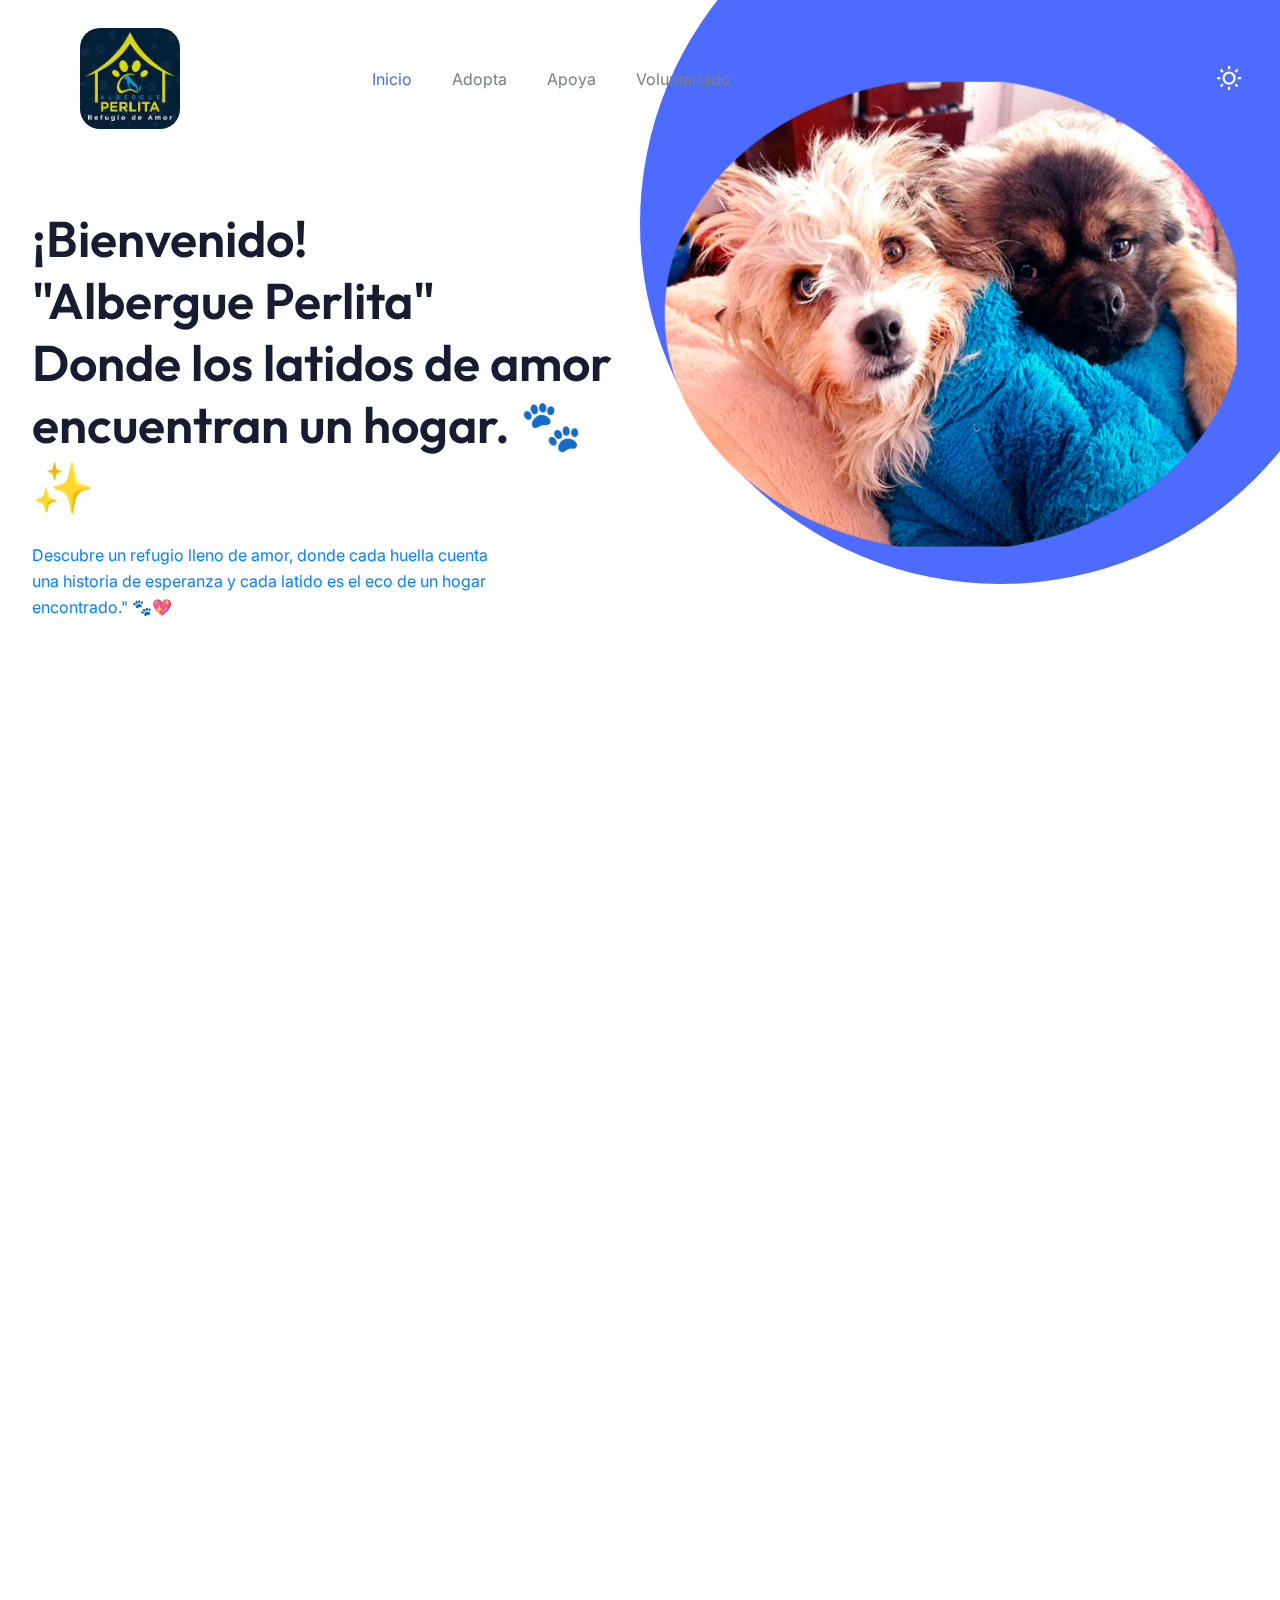
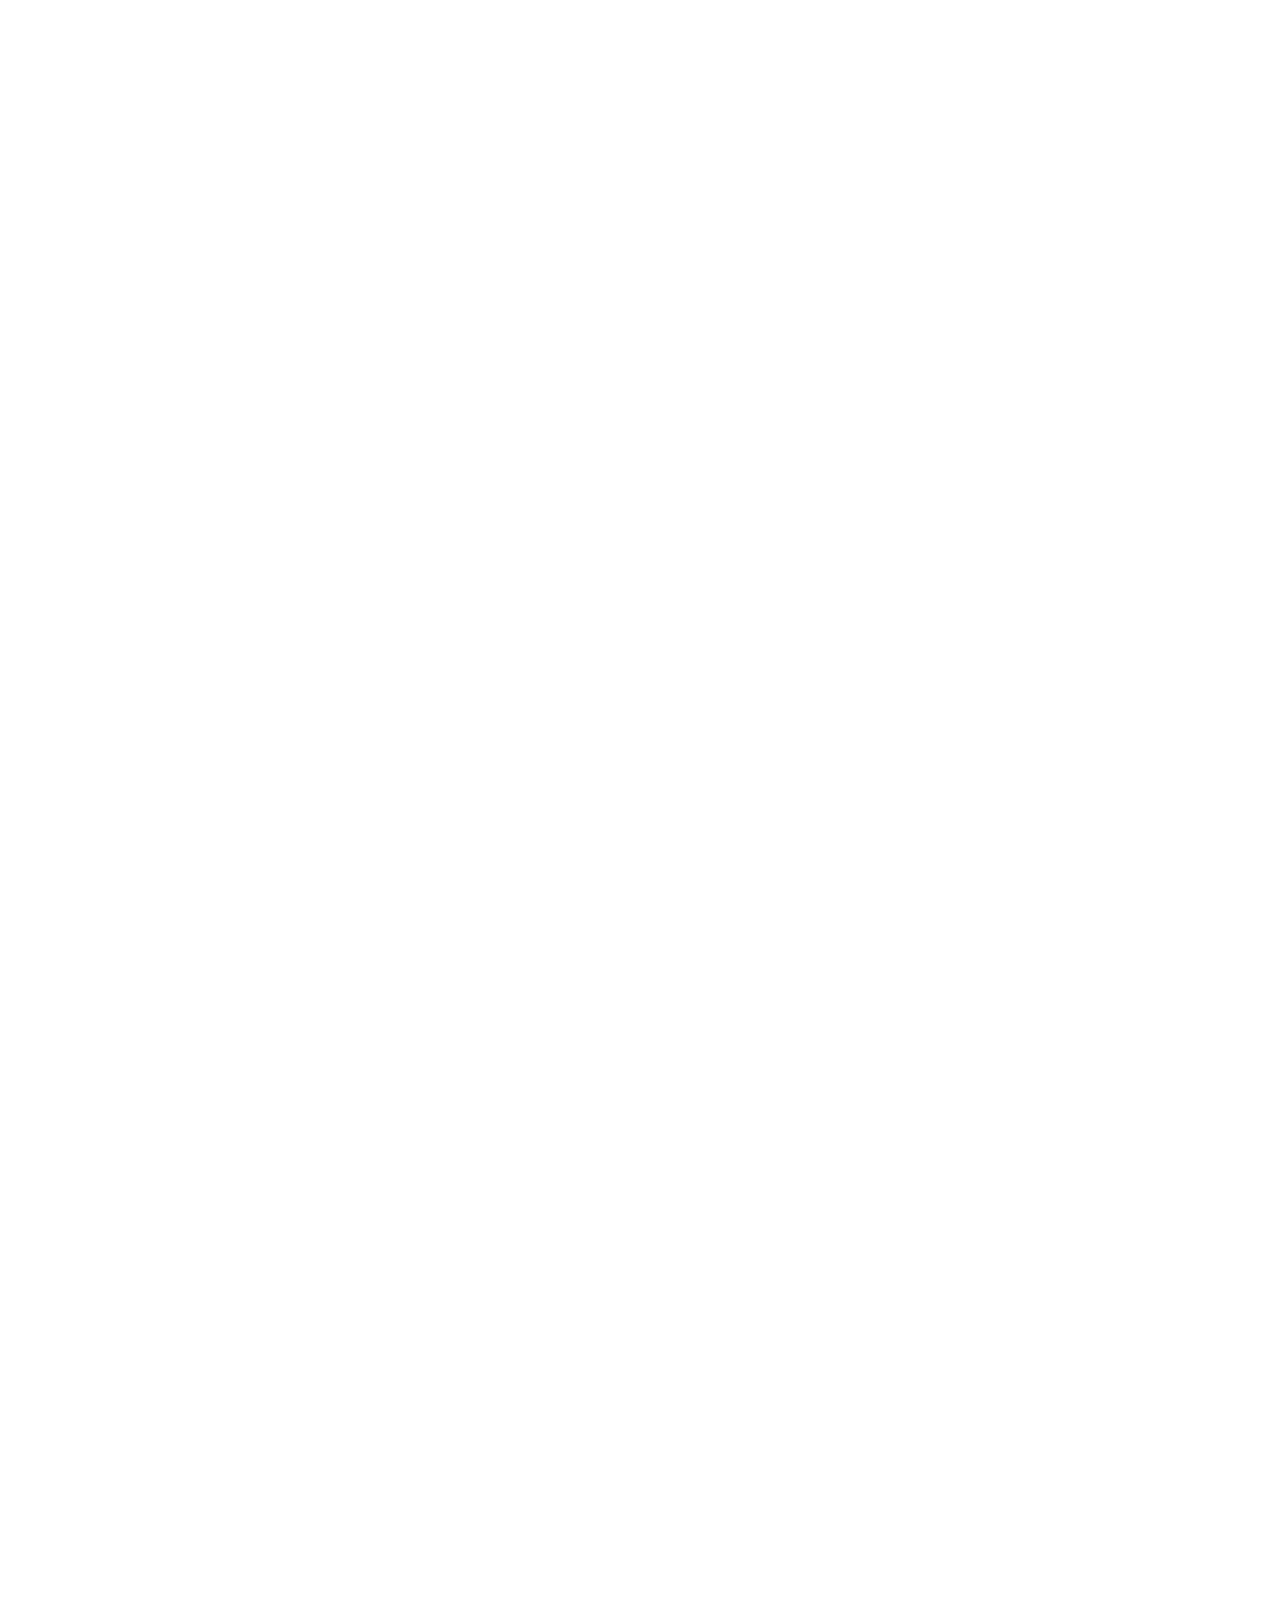
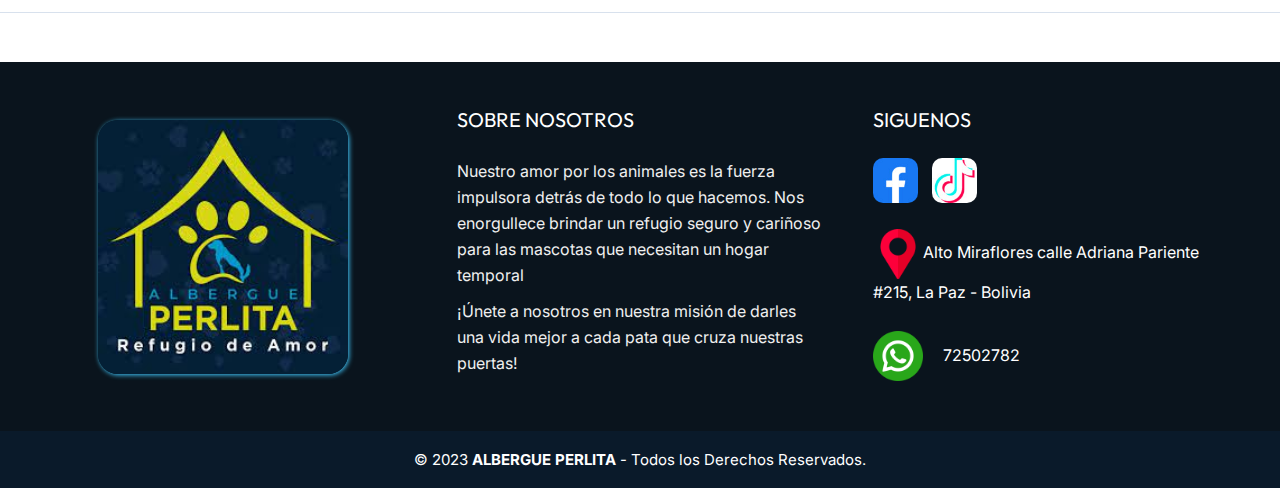
==== commit 0cc488d8: "INDEX" ====
--- a/index.html
+++ b/index.html
@@ -52,19 +52,19 @@
   >
     <nav>
       <ul class="tc _o sf yo cg ep">
-        <li><a href="index.html" class="xl" :class="{ 'mk': page === 'home' }">Inicio</a></li>
-        <li><a href="adopta.html" class="xl">Adopta</a></li>
+        <li><a href="index.html" class="xl none" :class="{ 'mk': page === 'home' }">Inicio</a></li>
+        <li><a href="adopta.html" class="xl none">Adopta</a></li>
         <li class="c i" x-data="{ dropdown: false }">
           <a
             href="apoya.html"
-            class="xl tc wf yf bg">
+            class="xl tc wf yf bg none">
             Apoya
           </a>
 
         
           <!-- Dropdown End -->
         </li>
-        <li><a href="voluntario.html" class="xl">Voluntariado</a></li>
+        <li><a href="voluntario.html" class="xl none">Voluntariado</a></li>
       </ul>
     </nav>
 
@@ -81,9 +81,7 @@
         </label>
       </div>
 
-      <a href="signin.html" :class="{ 'nk yl' : page === 'home', 'ok' : page === 'home' && stickyMenu }" class="ek pk xl">Sign In</a>
-      <a href="signup.html" :class="{ 'hh/[0.15]' : page === 'home', 'sh' : page === 'home' && stickyMenu }" class="lk gh dk rg tc wf xf _l gi hi">Sign Up</a>
-    </div>
+        </div>
   </div>
 </div>
 </header>
--- a/style/style.css
+++ b/style/style.css
@@ -641,4 +641,24 @@
 
 div a img { /*bordes de imagenes amigos*/
     border-radius: 10px;
+}
+
+.none {
+    text-decoration: none;
+    
+}
+
+/**************** IMAGENES **********************/
+img.bf {
+    height: 100%;
+    width: 339px;
+}
+
+.logoVoluntariado {
+    width: 1rem;
+}
+
+section.section.portadaPrincipal1 { /*fotos voluntarios*/
+    position: relative;
+    left: 10rem;
 }